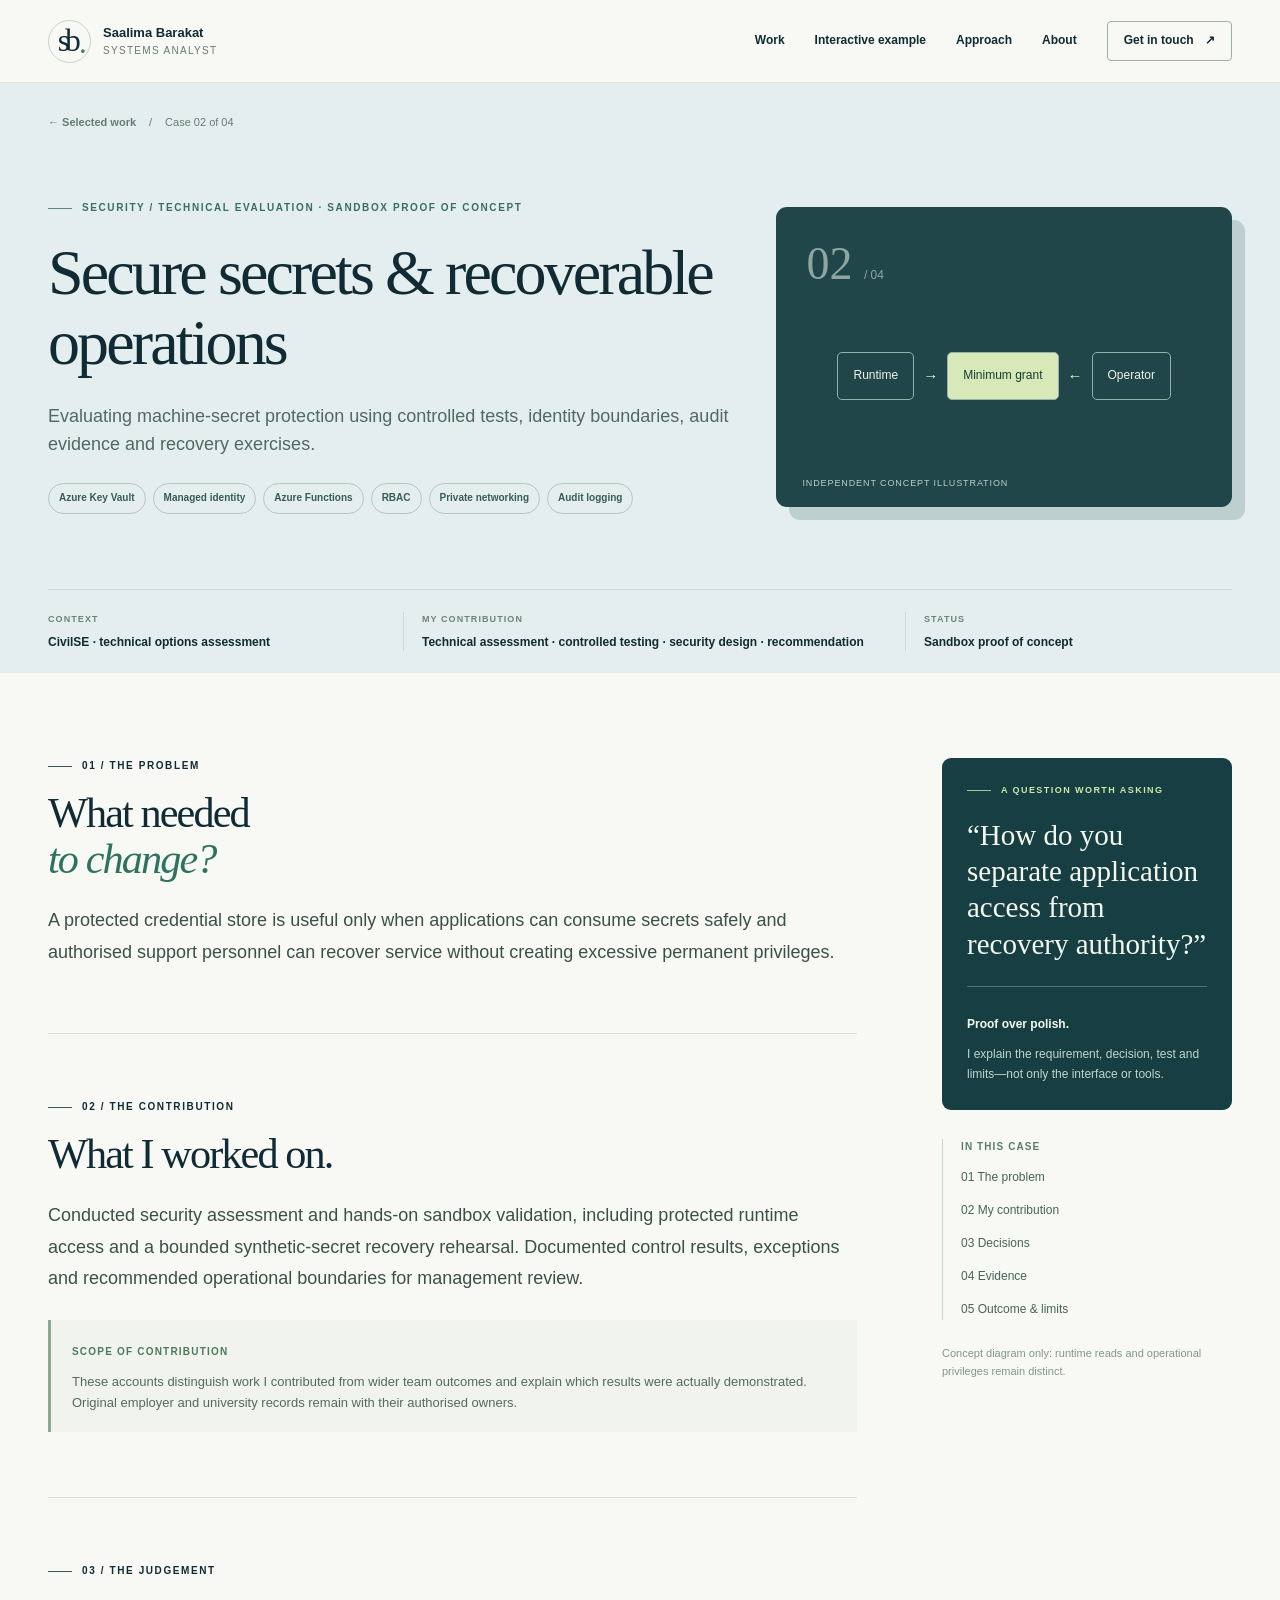
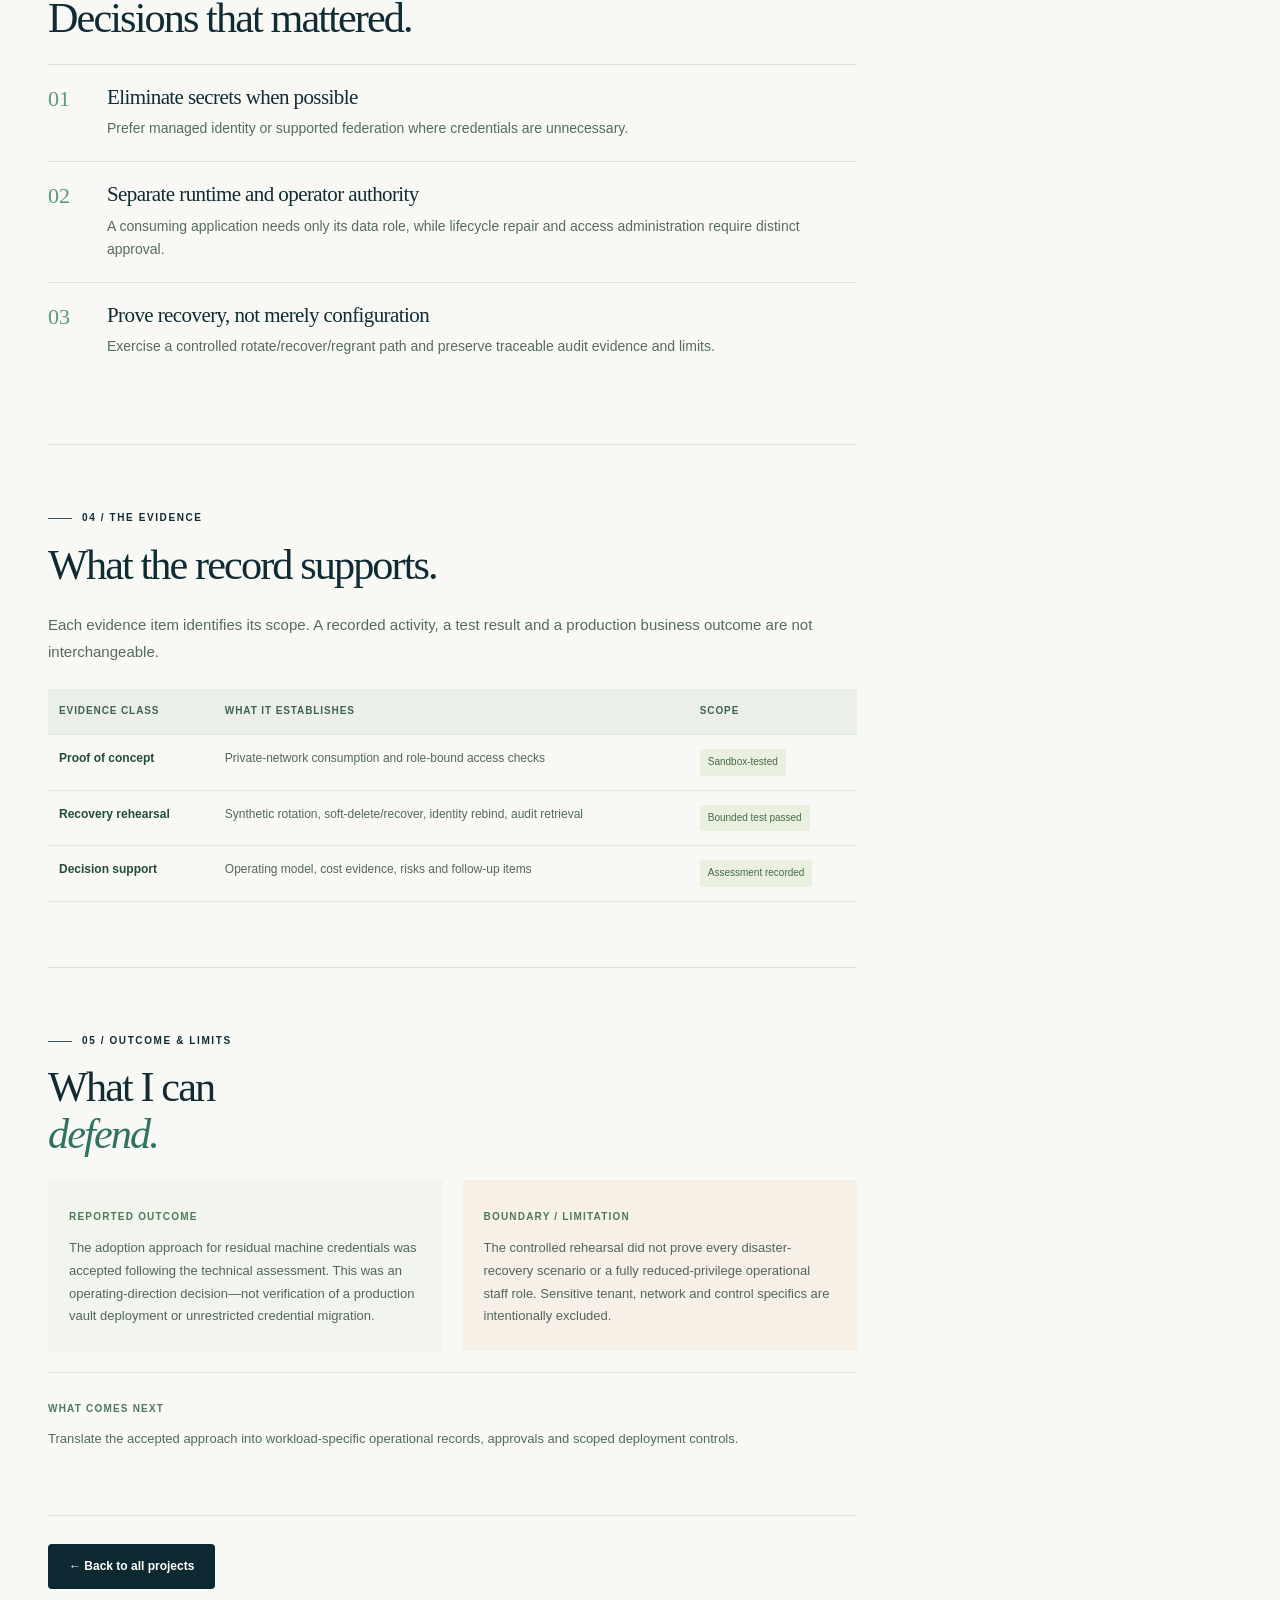
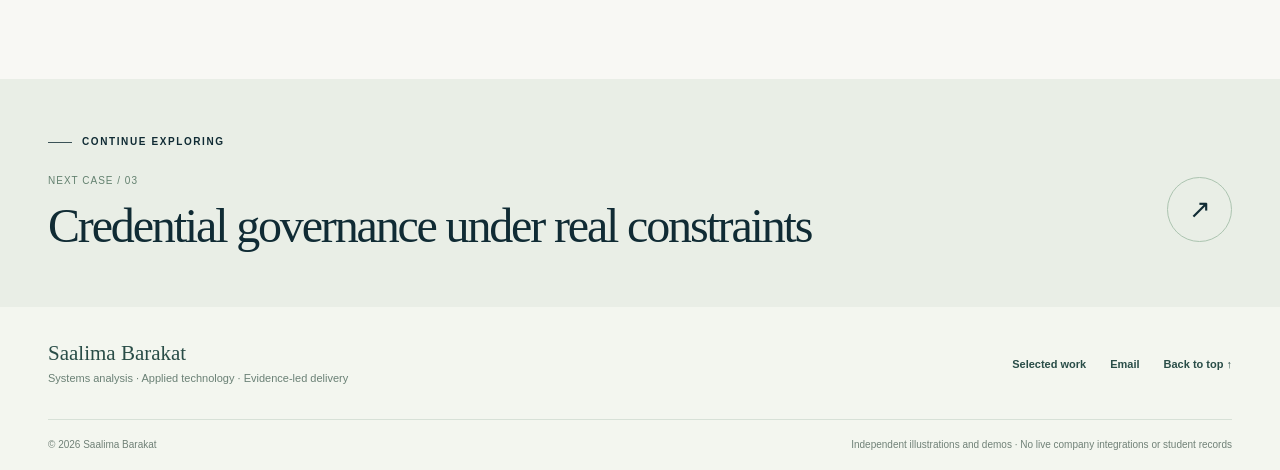
==== work/azure-key-vault.html @ 6a3fb310 "Organise portfolio website file" ====
<!doctype html>
<html lang="en-AU">
<head>
  <meta charset="utf-8">
  <meta name="viewport" content="width=device-width, initial-scale=1">
  <meta name="robots" content="index,follow">
  <meta name="referrer" content="strict-origin-when-cross-origin">
  <meta name="theme-color" content="#102a34">
  <meta name="description" content="Evaluating machine-secret protection using controlled tests, identity boundaries, audit evidence and recovery exercises.">
  <meta property="og:type" content="website">
  <meta property="og:title" content="Secure secrets &amp; recoverable operations | Saalima Barakat">
  <meta property="og:description" content="Evaluating machine-secret protection using controlled tests, identity boundaries, audit evidence and recovery exercises.">
  <meta property="og:image" content="../assets/og-card.svg">
  <title>Secure secrets &amp; recoverable operations | Saalima Barakat</title>
  <link rel="icon" type="image/svg+xml" href="../assets/favicon.svg">
  <link rel="stylesheet" href="../assets/style.css">
  <script src="../assets/capacity-rules.js" defer></script>
  <script src="../assets/main.js" defer></script>
  
</head>
<body class="">
<a href="#main" class="skip">Skip to content</a>

<header class="header">
  <div class="container header-inner">
    <a class="identity" href="../index.html" aria-label="Saalima Barakat — Home"><span class="monogram">sb<span class="monogram-point">.</span></span><span class="identity-text"><strong>Saalima Barakat</strong><small>Systems Analyst</small></span></a>
    <button class="menu-toggle" type="button" aria-expanded="false" aria-controls="site-nav" aria-label="Open navigation"><span></span><span></span></button>
    <nav class="nav-links" id="site-nav" aria-label="Site navigation">
      <a href="../index.html#work">Work</a>
      <a href="../index.html#demo">Interactive example</a>
      <a href="../index.html#approach">Approach</a>
      <a href="../index.html#about">About</a>
      <a class="nav-cta" href="../index.html#contact">Get in touch <span aria-hidden="true">↗</span></a>
    </nav>
  </div>
</header>
<main id="main">

<article class="case-page case-theme-blue">
  <div class="case-header">
    <div class="container">
      <div class="crumb"><a href="../index.html#work">← Selected work</a><span>/</span><span>Case 02 of 04</span></div>
      <div class="case-hero-grid"><div><div class="section-kicker case-kicker">SECURITY / TECHNICAL EVALUATION · Sandbox proof of concept</div><h1>Secure secrets &amp; recoverable operations</h1><p class="case-deck">Evaluating machine-secret protection using controlled tests, identity boundaries, audit evidence and recovery exercises.</p><div class="tag-line"><span>Azure Key Vault</span><span>Managed identity</span><span>Azure Functions</span><span>RBAC</span><span>Private networking</span><span>Audit logging</span></div></div><div class="case-hero-art" aria-label="Conceptual diagram, not an original employer artifact"><div class="case-visual-index">02 <span>/ 04</span></div>
      <div class="big-art-network"><span>Runtime</span><b>→</b><span>Minimum grant</span><b>←</b><span>Operator</span></div>
      
      <span class="art-disclosure">Independent concept illustration</span></div></div>
      <div class="case-statline"><div><small>CONTEXT</small><strong>CivilSE · technical options assessment</strong></div><div><small>MY CONTRIBUTION</small><strong>Technical assessment · controlled testing · security design · recommendation</strong></div><div><small>STATUS</small><strong>Sandbox proof of concept</strong></div></div>
    </div>
  </div>
  <div class="container case-content-grid">
    <div class="case-story">
      <section class="case-block" id="challenge"><span class="section-kicker">01 / THE PROBLEM</span><h2>What needed<br><em>to change?</em></h2><p class="big-prose">A protected credential store is useful only when applications can consume secrets safely and authorised support personnel can recover service without creating excessive permanent privileges.</p></section>
      <section class="case-block" id="role"><span class="section-kicker">02 / THE CONTRIBUTION</span><h2>What I worked on.</h2><p class="big-prose">Conducted security assessment and hands-on sandbox validation, including protected runtime access and a bounded synthetic-secret recovery rehearsal. Documented control results, exceptions and recommended operational boundaries for management review.</p><div class="case-note"><span>SCOPE OF CONTRIBUTION</span><p>These accounts distinguish work I contributed from wider team outcomes and explain which results were actually demonstrated. Original employer and university records remain with their authorised owners.</p></div></section>
      <section class="case-block" id="decision"><span class="section-kicker">03 / THE JUDGEMENT</span><h2>Decisions that mattered.</h2><div class="decision-list"><div class="decision"><span>01</span><div><h3>Eliminate secrets when possible</h3><p>Prefer managed identity or supported federation where credentials are unnecessary.</p></div></div><div class="decision"><span>02</span><div><h3>Separate runtime and operator authority</h3><p>A consuming application needs only its data role, while lifecycle repair and access administration require distinct approval.</p></div></div><div class="decision"><span>03</span><div><h3>Prove recovery, not merely configuration</h3><p>Exercise a controlled rotate/recover/regrant path and preserve traceable audit evidence and limits.</p></div></div></div></section>
      <section class="case-block" id="evidence"><span class="section-kicker">04 / THE EVIDENCE</span><h2>What the record supports.</h2><p>Each evidence item identifies its scope. A recorded activity, a test result and a production business outcome are not interchangeable.</p><div class="evidence-table-wrap"><table class="evidence-table"><thead><tr><th scope="col">Evidence class</th><th scope="col">What it establishes</th><th scope="col">Scope</th></tr></thead><tbody><tr><td><strong>Proof of concept</strong></td><td>Private-network consumption and role-bound access checks</td><td><span class="evidence-state">Sandbox-tested</span></td></tr><tr><td><strong>Recovery rehearsal</strong></td><td>Synthetic rotation, soft-delete/recover, identity rebind, audit retrieval</td><td><span class="evidence-state">Bounded test passed</span></td></tr><tr><td><strong>Decision support</strong></td><td>Operating model, cost evidence, risks and follow-up items</td><td><span class="evidence-state">Assessment recorded</span></td></tr></tbody></table></div></section>
      <section class="case-block" id="outcome"><span class="section-kicker">05 / OUTCOME & LIMITS</span><h2>What I can<br><em>defend.</em></h2><div class="outcome-grid"><div><span>REPORTED OUTCOME</span><p>The adoption approach for residual machine credentials was accepted following the technical assessment. This was an operating-direction decision—not verification of a production vault deployment or unrestricted credential migration.</p></div><div><span>BOUNDARY / LIMITATION</span><p>The controlled rehearsal did not prove every disaster-recovery scenario or a fully reduced-privilege operational staff role. Sensitive tenant, network and control specifics are intentionally excluded.</p></div></div><div class="next-step"><span>WHAT COMES NEXT</span><p>Translate the accepted approach into workload-specific operational records, approvals and scoped deployment controls.</p></div></section>
      <div class="case-end"><a class="button button-dark" href="../index.html#work">← Back to all projects</a></div>
    </div>
    <aside class="case-sidebar"><div class="sidebar-card"><span class="section-kicker">A QUESTION WORTH ASKING</span><blockquote>“How do you separate application access from recovery authority?”</blockquote><div class="sidebar-rule"></div><strong>Proof over polish.</strong><p>I explain the requirement, decision, test and limits—not only the interface or tools.</p></div><div class="sidebar-toc"><span>IN THIS CASE</span><a href="#challenge">01 The problem</a><a href="#role">02 My contribution</a><a href="#decision">03 Decisions</a><a href="#evidence">04 Evidence</a><a href="#outcome">05 Outcome & limits</a></div><p class="sidebar-disclosure">Concept diagram only: runtime reads and operational privileges remain distinct.</p></aside>
  </div>
  <section class="case-next-section"><div class="container"><span class="section-kicker">CONTINUE EXPLORING</span><div class="next-case-row"><div><small>NEXT CASE / 03</small><h2>Credential governance under real constraints</h2></div><a class="round-next" href="credential-governance.html" aria-label="Read next case: Credential governance under real constraints">↗</a></div></div></section>
</article>

</main>
<footer class="footer">
  <div class="container foot-grid">
    <div><span class="foot-name">Saalima Barakat</span><span class="foot-sub">Systems analysis · Applied technology · Evidence-led delivery</span></div>
    <div class="foot-right"><a href="../index.html#work">Selected work</a><a href="mailto:0719saalima@gmail.com?subject=Systems%20Analyst%20opportunity">Email</a><a href="#main">Back to top ↑</a></div>
  </div>
  <div class="container foot-base"><span>© 2026 Saalima Barakat</span><span>Independent illustrations and demos · No live company integrations or student records</span></div>
</footer>
</body>
</html>
---- assets/style.css ----
:root{--ink:#102b34;--deep:#0c2830;--paper:#f8f8f4;--white:#fff;--sea:#24584f;--lime:#cce2a0;--mint:#e8f0e7;--line:#d9dfd9;--muted:#586a69;--sand:#f1eee4;--shadow:0 22px 56px rgba(13,38,44,.075);--max:1200px}
*,*::before,*::after{box-sizing:border-box}
html{scroll-behavior:smooth;scroll-padding-top:100px}
body{margin:0;background:var(--paper);color:var(--ink);font:15px/1.66 "Aptos","Segoe UI",Arial,sans-serif;-webkit-font-smoothing:antialiased}
a{color:inherit}button,input{font:inherit}button{cursor:pointer}button:disabled{cursor:not-allowed}
:where(a,button,input,summary):focus-visible{outline:3px solid #e0a84d;outline-offset:4px}
::selection{background:#c8e4ab;color:#123238}
h1,h2,h3,p,blockquote{margin:0}h1,h2,h3{line-height:1.1}h1,h2{font-family:Georgia,"Times New Roman",serif;font-weight:400;letter-spacing:-.045em}h1{font-size:clamp(52px,5.75vw,89px)}h2{font-size:clamp(38px,4.15vw,62px)}h2 em,h1 em{font-weight:400;color:#2d7360}h3{font-weight:650;letter-spacing:-.028em}p+p{margin-top:13px}img,svg{max-width:100%;display:block}summary{cursor:pointer}
.container{width:min(var(--max),calc(100% - 96px));margin-inline:auto}.visually-hidden{position:absolute;width:1px;height:1px;overflow:hidden;clip:rect(0,0,0,0);white-space:nowrap;clip-path:inset(50%)}.skip{position:absolute;left:18px;top:-90px;z-index:100;background:var(--lime);padding:8px 14px;color:var(--deep);text-decoration:none}.skip:focus{top:9px}
.preview-banner{background:#fff0d8;color:#60491b;text-align:center;font-size:11px;font-weight:650;letter-spacing:.065em;padding:7px}.preview-dot{width:7px;height:7px;display:inline-block;border-radius:50%;background:#b97518;margin-right:7px}
.header{position:sticky;top:0;z-index:30;background:rgba(248,248,244,.97);border-bottom:1px solid #dfe5dc;backdrop-filter:blur(18px)}.header-inner{height:82px;display:flex;align-items:center;justify-content:space-between;gap:34px}.identity{display:flex;align-items:center;text-decoration:none;gap:12px;white-space:nowrap}.monogram{font:31px/.8 Georgia,serif;letter-spacing:-.15em;border:1px solid #c3d4cc;border-radius:50%;width:43px;height:43px;display:grid;place-items:center;padding-right:5px}.monogram-point{color:#398368;position:absolute;margin-left:27px;margin-top:5px}.identity-text{display:grid;line-height:1.2;gap:4px}.identity-text strong{font-size:13px}.identity-text small{font-size:10px;text-transform:uppercase;letter-spacing:.13em;color:#6a7a75}.nav-links{display:flex;align-items:center;gap:30px}.nav-links a{text-decoration:none;font-size:12px;font-weight:620;white-space:nowrap}.nav-links>a:hover{text-decoration:underline;text-underline-offset:6px}.nav-links .nav-cta{border:1px solid #9eafa8;padding:9px 16px;border-radius:4px;text-decoration:none}.nav-links .nav-cta:hover{background:#e4ede4}.nav-cta span{margin-left:8px}.menu-toggle{display:none}
.section-kicker{display:flex;align-items:center;gap:10px;letter-spacing:.16em;text-transform:uppercase;font-size:10px;font-weight:730}.section-kicker::before{content:"";display:inline-block;width:24px;height:1px;background:currentColor;opacity:.8}.section{padding:104px 0}.heading-row{display:flex;align-items:end;justify-content:space-between;gap:36px;margin-bottom:39px}.heading-row h2{margin-top:18px}.heading-aside{max-width:350px;display:grid;gap:16px}.heading-aside p{color:#61716e;font-size:14px}.mini-meta{font-size:10px;letter-spacing:.13em;font-weight:720;color:#72847e}
.hero{background:#102e35;color:#f8fbf3;overflow:hidden;position:relative}.hero::before{position:absolute;content:"";width:700px;height:700px;pointer-events:none;right:-340px;top:-400px;border:1px solid #4a746b6f;border-radius:50%;box-shadow:0 0 0 110px rgba(89,138,120,.05),0 0 0 215px rgba(89,138,120,.025)}.hero-grid{display:grid;grid-template-columns:minmax(0,1.22fr) minmax(320px,.78fr);gap:50px;align-items:center;padding:89px 0 70px}.hero-main{padding:12px 0}.hero-kicker{color:#accb9f}.kicker-mark{width:8px;height:8px;background:var(--lime);border-radius:50%}.hero-kicker:before{display:none}.hero h1{margin-top:25px;max-width:760px}.hero h1 em{color:var(--lime)}.hero-lead{font-size:18px;line-height:1.55;max-width:610px;margin-top:33px;color:#ecf4ea}.hero-context{font-size:14px;max-width:585px;margin-top:19px;color:#b9d2c9}.hero-actions{display:flex;flex-wrap:wrap;gap:11px;margin-top:32px}.button{display:inline-flex;align-items:center;justify-content:space-between;gap:26px;font-size:12px;font-weight:750;text-decoration:none;border:1px solid transparent;border-radius:4px;padding:14px 20px;line-height:1.3;transition:transform .15s,background .15s}.button:hover{transform:translateY(-2px)}.button-light{background:var(--lime);color:#17322f}.button-light:hover{background:#e0edba}.button-ghost{border-color:#679288;color:#ebf4e9;background:transparent}.button-ghost:hover{background:#25484a}.button-dark{background:var(--deep);color:white}.button-dark:hover{background:#28535a}.availability{margin-top:35px;font-size:12px;color:#c7dbd2}.availability-dot,.green-dot{display:inline-block;width:7px;height:7px;background:#c6e1a6;border-radius:50%;margin-right:8px}.sep{color:#8baea1;margin-inline:7px}.hero-aside{background:linear-gradient(145deg,#224b4b,#15383d);border:1px solid rgba(202,224,203,.22);border-radius:12px;padding:27px;box-shadow:22px 22px 0 rgba(7,32,37,.32)}.glass-eyebrow{display:flex;align-items:center;gap:9px;font-size:10px;color:#d6e7cc;letter-spacing:.13em;font-weight:700}.glass-eyebrow>span:last-child{margin-left:auto;color:#b9d5ab}.ring-dot{width:7px;height:7px;background:#cbe3a7;border-radius:50%}.diagram-arc{height:220px;position:relative;display:grid;place-items:center;overflow:hidden}.diagram-arc::before,.diagram-arc::after{content:"";position:absolute;width:200px;height:200px;border-radius:50%;border:1px solid #7bafa46c;transform:rotate(-21deg)}.diagram-arc::after{width:155px;height:155px;border-style:dashed;border-color:#cce2a064}.arc-core{border-radius:50%;width:112px;height:112px;border:1px solid #b4d4a6;display:grid;place-items:center;text-align:center;z-index:1;line-height:1.5;font-size:11px;font-weight:730;letter-spacing:.07em;background:#20484b}.arc-label{position:absolute;color:#c7dfc2;background:#234a4a;font-size:9px;letter-spacing:.11em;padding:5px 9px}.arc-label-top{top:16px}.arc-label-bottom{bottom:9px}.workflow-list{border-top:1px solid #59827769}.workflow-list>div{display:grid;grid-template-columns:31px 1fr;gap:12px;border-bottom:1px solid #59827769;padding:13px 0}.workflow-list>div:last-child{border:0}.workflow-list>div>span{font:13px Georgia,serif;color:#cce2a0}.workflow-list strong{display:block;font-size:12px}.workflow-list small{display:block;color:#b5d0c4;font-size:11px;margin-top:3px;line-height:1.55}.hero-bottom{display:flex;justify-content:space-between;font-size:9px;font-weight:750;letter-spacing:.15em;color:#adccc1;text-transform:uppercase;padding-bottom:23px}.capability-ribbon{background:#e9eee7;border-bottom:1px solid #d6dfd4}.ribbon-inner{display:grid;grid-template-columns:repeat(4,1fr);gap:14px;padding-top:22px;padding-bottom:22px}.ribbon-inner>span{font-size:12px;font-weight:660;display:flex;align-items:center;gap:9px;min-width:0}.ribbon-inner>span:not(:first-child){border-left:1px solid #cddacf;padding-left:20px}.small-square{display:inline-block;width:7px;height:7px;border:1px solid #608f76;transform:rotate(45deg);flex:none}
.projects-section{background:#fbfcf8}.filters{display:flex;flex-wrap:wrap;gap:7px;margin-bottom:28px}.filter{border:1px solid #cfdbd0;background:transparent;border-radius:4px;padding:9px 13px;font-size:12px;color:#3a5954}.filter span{opacity:.7;margin-left:8px}.filter.active,.filter:hover{background:#183c41;color:#fff;border-color:#183c41}.project-grid{display:grid;grid-template-columns:repeat(2,minmax(0,1fr));gap:22px}.project-card{background:#fff;border:1px solid #dae3db;border-radius:11px;overflow:hidden;display:flex;flex-direction:column;box-shadow:0 7px 30px rgba(15,42,40,.025);transition:transform .2s,box-shadow .2s}.project-card:hover{transform:translateY(-4px);box-shadow:var(--shadow)}.project-card[hidden]{display:none}.project-art{height:225px;position:relative;overflow:hidden;padding:22px 27px}.project-art-teal{background:#e1ece7}.project-art-blue{background:#e0ecec}.project-art-violet{background:#e8e7ef}.project-art-sand{background:#efebe1}.art-head{display:flex;justify-content:space-between;gap:9px;font-size:9px;font-weight:700;letter-spacing:.11em;color:#4d6862}.art-index{position:absolute;right:18px;bottom:-30px;font:130px Georgia,serif;letter-spacing:-.09em;color:rgba(44,76,68,.11);pointer-events:none}.art-planner{position:absolute;left:55px;top:81px;width:57%}.art-track{display:grid;grid-template-columns:75px 1fr;align-items:center;margin-bottom:18px;gap:12px}.art-track span{font-size:12px;color:#547268}.art-track i{height:16px;background:#477a68;display:block;border-radius:2px}.art-track i.unknown{background:repeating-linear-gradient(135deg,#a4bdae,#a4bdae 5px,#d5e0d2 5px,#d5e0d2 10px)}.art-nodes{display:flex;align-items:center;justify-content:center;gap:13px;margin-top:66px}.art-nodes span{padding:12px 16px;border:1px solid #9dbaae;background:#fff7;border-radius:6px;line-height:1.35;text-align:center;font-size:13px}.art-nodes .art-node-focus{background:#1d5157;color:#fff;border-color:#1d5157}.art-nodes b{color:#678b80}.art-permissions{margin:45px 40px 0;display:grid;grid-template-columns:.75fr 1.25fr;gap:8px}.art-permissions span{padding:11px 15px;background:#f7f7fa;border:1px solid #c4c7d7;border-radius:4px;font-size:12px}.art-permissions .perm-yes{background:#d7e9db;color:#155b42}.art-permissions .perm-no{background:#efe0e2;color:#7a4852}.art-analytics{display:flex;align-items:end;gap:10px;position:relative;margin:48px 50px 0;height:100px}.art-analytics i{display:block;width:30px;background:#a6ad88;border-radius:3px 3px 0 0}.art-analytics i:nth-child(2n){background:#6b887a}.art-analytics span{font-size:12px;color:#746f60;margin-left:16px;align-self:center}.project-body{padding:26px 29px 0;display:flex;flex-direction:column;flex:1}.project-meta{display:flex;align-items:center;justify-content:space-between;gap:8px;font-size:10px;color:#657973}.project-status{background:#eaf2e8;color:#28624f;border-radius:3px;padding:4px 8px;font-size:10px}.project-card h3{font-family:Georgia,serif;font-weight:400;font-size:clamp(26px,2.7vw,36px);margin:20px 0 12px}.project-card p{color:#506965;font-size:14px;max-width:470px;min-height:70px}.project-tech{font-size:11px;letter-spacing:.015em;font-weight:700;color:#35725c;margin-top:15px}.project-link{margin-top:23px;padding:18px 0 23px;display:flex;align-items:center;justify-content:space-between;border-top:1px solid var(--line);text-decoration:none;font-size:12px;font-weight:750}.project-link:hover{text-decoration:underline;text-underline-offset:4px}.project-link span{font-size:22px}.transparency{display:flex;align-items:start;gap:15px;margin-top:28px;padding:18px 21px;border-left:2px solid #638970;background:#edf4ec;color:#3b6155;border-radius:0 4px 4px 0}.transparency span{font-size:18px}.transparency p{font-size:12px;line-height:1.75}.transparency strong{color:#174d3c}
.demo-section{background:var(--deep);color:#f3f7ee;padding:100px 0 91px}.demo-section h2 em{color:var(--lime)}.demo-heading .heading-aside p{color:#bad2ca}.demo-heading .mini-meta{color:#abcbb4}.demo-grid{display:grid;grid-template-columns:1.1fr .9fr;gap:30px;align-items:start}.demo-screen{background:#f8faf7;color:#1d3939;border-radius:11px;padding:25px;box-shadow:0 15px 30px #081e2280}.screen-top{display:flex;align-items:center;justify-content:space-between;border-bottom:1px solid #d8e2d9;padding-bottom:15px;gap:10px;font-size:10px;letter-spacing:.09em;font-weight:800}.screen-title{display:flex;justify-content:space-between;gap:10px;margin:18px 0 20px}.screen-title h3{font:26px Georgia,serif}.screen-title p{font-size:12px;color:#64766e;margin-top:6px}.screen-counter{font-size:10px;color:#789086}.scenario{display:flex;flex-wrap:wrap;gap:5px;margin-bottom:19px}.scenario-btn{font-size:11px;background:#e9f0e9;color:#375e51;padding:9px 12px;border:1px solid transparent;border-radius:3px}.scenario-btn.selected,.scenario-btn:hover{color:#fff;background:#234a4b}.scenario-input{display:flex;align-items:center;justify-content:space-between;flex-wrap:wrap;gap:8px;margin-bottom:17px}.scenario-input label{font-size:12px;font-weight:700}.scenario-input input{border:1px solid #b6c8bd;background:#fff;border-radius:3px;padding:7px;font-size:13px;max-width:95px}.scenario-input p{width:100%;font-size:10px;color:#6b8175}.inline-error{padding:9px 11px;background:#fff0ec;color:#9f3434;font-size:12px;border-radius:4px;margin-bottom:13px}.table-container{max-width:100%;overflow-x:auto}table{border-collapse:collapse;width:100%}#demo-output th{font-size:9px;text-align:left;letter-spacing:.08em;text-transform:uppercase;color:#617b72;background:#eaf0ea}#demo-output th,#demo-output td{border-bottom:1px solid #dfe8df;padding:11px 9px;white-space:nowrap}#demo-output td{font-size:12px}#demo-output td:last-child{text-align:right;font-weight:750}#demo-output th:last-child{text-align:right}.demo-metrics{display:grid;grid-template-columns:repeat(3,1fr);gap:8px;margin-top:20px;padding-top:18px;border-top:1px solid #d8e1d9}.demo-metrics>div{border-right:1px solid #e2e7e2}.demo-metrics>div:last-child{border:0}.demo-metrics small{display:block;font-size:10px;color:#526f61}.demo-metrics strong{display:block;font:24px Georgia,serif;margin-top:5px}.metric-explainer{font-size:10px;color:#71847c;margin-top:9px}.scenario-result{font-size:12px;background:#e8f2dd;color:#325b39;padding:12px;border-radius:4px;margin-top:17px}.demo-disclaimer{color:#5f716b;font-size:11px;margin-top:19px}.demo-trace{border:1px solid #4d7673;border-radius:10px;padding:29px;position:relative}.trace-label{letter-spacing:.14em;color:#bbd9ac;font-size:10px}.demo-trace h3{font:32px Georgia,serif;margin:14px 0 22px}.trace-item{border-top:1px solid #426869;padding:15px 0}.trace-item span{font-size:9px;font-weight:750;color:#cbe1a6;letter-spacing:.09em}.trace-item p{font-size:13px;line-height:1.65;color:#d0ded8;margin-top:5px}.trace-item code{color:#fff}.test-button{background:var(--lime);color:#183d35;border:0;width:100%;margin-top:16px}.test-result{font-size:12px;color:#c5dacc;margin-top:12px}.test-details{margin-top:15px;font-size:11px;color:#d7e8dc}.test-details summary{padding:9px 0;text-decoration:underline}.test-details li{padding-bottom:6px}.demo-credit{display:flex;gap:12px;max-width:950px;margin-top:27px;color:#b3cbc2}.demo-credit p{font-size:12px}.demo-credit strong{color:#e3eee7}
.method-section{background:#f4f5f0}.method-grid{display:grid;grid-template-columns:repeat(4,1fr);gap:15px}.method{border-top:1px solid #cbd7cc;padding:21px 10px 0 0;min-height:221px;display:flex;flex-direction:column}.method-index{font-size:10px;font-weight:750;color:#348164;letter-spacing:.1em}.method h3{font:23px Georgia,serif;margin-top:18px}.method p{font-size:13px;color:#61736c;margin-top:12px}.method-deliverable{margin-top:auto;font-size:11px;color:#24664d;font-weight:700;padding-top:18px}
.profile-section{background:#fff}.profile-grid{display:grid;grid-template-columns:1fr 1fr;gap:95px}.profile-grid h2{margin-top:20px}.profile-intro{font-size:17px;color:#5a6b65;line-height:1.65;margin:23px 0 27px}.education-card{padding:16px 0;border-top:1px solid #dfe7dd}.education-card span{font-size:9px;letter-spacing:.12em;color:#54806a;font-weight:700;display:block}.education-card strong{font-size:15px;display:block;margin-top:7px}.education-card p{font-size:12px;color:#6d7970;margin-top:2px}.skills-panel{background:#f0f5ef;border-radius:9px;padding:30px 34px}.skills-panel h3{font:29px Georgia,serif;margin-bottom:14px}.skill-row{display:grid;grid-template-columns:135px 1fr;gap:16px;padding:18px 0;border-bottom:1px solid #d5dfd4}.skill-row span{font-size:12px;font-weight:760}.skill-row p{font-size:12px;color:#5e7266}.skill-caveat{font-size:11px;color:#667b6d;margin-top:18px}
.contact-section{background:#173e42;color:#f6faf2;padding:75px 0}.contact-grid{display:grid;grid-template-columns:1.1fr .9fr;gap:80px;align-items:center}.contact-section .section-kicker{color:#d1e4ac}.contact-section h2{margin-top:15px}.contact-section h2 em{color:var(--lime)}.contact-section p{font-size:14px;color:#c2d5cc;max-width:555px;margin-top:18px}.contact-actions{display:grid;align-items:start;justify-items:start;gap:12px}.contact-actions .button{width:100%;max-width:290px}.copy-email{font-size:12px;color:#e8f6e5;border:1px solid #82a497;background:transparent;padding:12px 19px;border-radius:4px;width:100%;max-width:290px;display:flex;align-items:center;justify-content:space-between}.copy-email:hover{background:#285851}.contact-label{font-size:14px;font-weight:650;overflow-wrap:anywhere}.copy-status{font-size:11px;min-height:1em;color:#d4eeb7}.contact-actions p{font-size:11px;margin:0}
.footer{background:#f3f6ef;color:#294d47;padding-top:34px}.foot-grid{display:flex;justify-content:space-between;gap:22px;align-items:center}.foot-grid>div:first-child{display:grid;gap:3px}.foot-name{font:21px Georgia,serif}.foot-sub{font-size:11px;color:#6a8075}.foot-right{display:flex;gap:24px}.foot-right a{text-decoration:none;font-size:11px;font-weight:650}.foot-right a:hover{text-decoration:underline}.foot-base{border-top:1px solid #d7e1d7;padding:17px 0;display:flex;justify-content:space-between;gap:20px;margin-top:31px;font-size:10px;color:#708177}
/* Case-study pages */
.case-header{padding:30px 0 0;background:#e6ede8}.case-theme-blue .case-header{background:#e4eeef}.case-theme-violet .case-header{background:#eceaf2}.case-theme-sand .case-header{background:#f1eee5}.crumb{display:flex;gap:13px;align-items:center;font-size:11px;color:#657c72}.crumb a{text-decoration:none;font-weight:750}.crumb a:hover{text-decoration:underline}.case-hero-grid{display:grid;grid-template-columns:minmax(0,1.2fr) minmax(290px,.8fr);align-items:center;gap:45px;padding:69px 0 75px}.case-kicker{color:#37705d}.case-page h1{font-size:clamp(46px,5vw,79px);margin-top:21px;max-width:750px}.case-deck{font-size:18px;color:#506a61;max-width:700px;margin-top:24px;line-height:1.55}.tag-line{display:flex;flex-wrap:wrap;gap:7px;margin-top:25px}.tag-line span{font-size:10px;font-weight:680;border:1px solid #b3c8bc;border-radius:20px;padding:6px 10px;color:#375d53}.case-hero-art{height:300px;border-radius:11px;background:#20464a;color:#ebf4ea;position:relative;padding:30px;overflow:hidden;box-shadow:13px 13px 0 #7a9c915c}.case-visual-index{font:46px Georgia,serif;opacity:.55}.case-visual-index span{font:12px sans-serif}.art-disclosure{position:absolute;bottom:16px;left:26px;font-size:9px;letter-spacing:.1em;color:#bacfc6;text-transform:uppercase}.big-art-planner{position:absolute;top:110px;left:60px;right:40px;display:grid;gap:13px}.big-art-planner span{font-size:9px;letter-spacing:.1em}.big-art-planner i{height:12px;background:#b2dab3;display:block;border-radius:2px}.big-art-planner i.unknown{background:repeating-linear-gradient(-45deg,#629a88,#629a88 5px,#1b5553 5px,#1b5553 10px)}.big-art-network,.big-art-data{display:flex;align-items:center;gap:9px;justify-content:center;margin-top:62px;flex-wrap:wrap}.big-art-network span,.big-art-data span{border:1px solid #91b2aa;padding:13px 15px;font-size:12px;border-radius:5px}.big-art-network span:nth-child(3){background:#d8e9b9;color:#183c32}.big-art-access{display:grid;gap:7px;margin:38px 25px 0}.big-art-access div{display:flex;justify-content:space-between;background:#ffffff16;padding:10px 15px;border:1px solid #ffffff40;font-size:13px}.big-art-access b{color:#d3e9ab}.case-statline{display:grid;grid-template-columns:1fr 1.45fr 1fr;border-top:1px solid #cadad0;padding:22px 0;gap:28px}.case-statline>div{border-left:1px solid #cadad0;padding-left:18px}.case-statline>div:first-child{border-left:0;padding-left:0}.case-statline small{display:block;font-size:9px;letter-spacing:.12em;color:#6b8576;font-weight:760}.case-statline strong{display:block;font-size:12px;margin-top:6px;line-height:1.5}.case-content-grid{display:grid;grid-template-columns:minmax(0,1fr) 290px;gap:85px;padding-top:85px;padding-bottom:90px}.case-story{min-width:0}.case-block{padding-bottom:65px;margin-bottom:65px;border-bottom:1px solid #d8e3d8}.case-block:last-of-type{margin-bottom:28px}.case-block h2{font-size:clamp(34px,3.3vw,52px);margin:15px 0 23px}.case-block>p{font-size:15px;color:#546a62;line-height:1.8}.case-block .big-prose{font-size:18px;line-height:1.75;color:#3a514a}.case-note{background:#f0f4ed;padding:18px 21px;margin-top:25px;border-left:3px solid #8bab91}.case-note span,.next-step span,.outcome-grid span{font-size:10px;letter-spacing:.12em;color:#4d795d;font-weight:770}.case-note p,.next-step p{font-size:13px;color:#536b5b;margin-top:8px}.decision{display:grid;grid-template-columns:45px 1fr;gap:14px;border-top:1px solid #d7e3d8;padding:21px 0}.decision>span{color:#5c967c;font:22px Georgia,serif}.decision h3{font-size:21px;font-family:Georgia,serif;font-weight:400}.decision p{margin-top:8px;font-size:14px;color:#566c61}.evidence-table-wrap{overflow-x:auto;margin-top:24px}.evidence-table{min-width:575px}.evidence-table th{text-align:left;background:#eaf0e8;color:#406151;font-size:10px;letter-spacing:.09em;text-transform:uppercase}.evidence-table td,.evidence-table th{padding:14px 11px;border-bottom:1px solid #dce8df;vertical-align:top}.evidence-table td{font-size:12px;color:#52685e}.evidence-table td strong{color:#234c3c}.evidence-state{display:inline-block;background:#e9f0df;color:#4b6945;font-size:10px;padding:5px 8px;border-radius:3px;white-space:nowrap}.outcome-grid{display:grid;grid-template-columns:1fr 1fr;gap:20px}.outcome-grid>div{padding:23px 21px;background:#f1f5ee}.outcome-grid>div:last-child{background:#f6f0e7}.outcome-grid p{font-size:13px;color:#53655e;margin-top:9px;line-height:1.75}.next-step{margin-top:21px;border-top:1px solid #d7e5d9;padding-top:22px}.case-end{display:flex;gap:23px;flex-wrap:wrap;align-items:center}.inline-case-link{color:#246f52;font-size:12px;font-weight:720;text-underline-offset:5px}.case-sidebar{align-self:start;position:sticky;top:106px}.sidebar-card{padding:25px;background:#173f43;color:#f4f8ef;border-radius:9px}.sidebar-card .section-kicker{color:#cbe8a5;font-size:9px}.sidebar-card blockquote{font:29px/1.25 Georgia,serif;margin:19px 0 22px}.sidebar-rule{height:1px;background:#507270;margin:24px 0}.sidebar-card strong{font-size:12px}.sidebar-card p{color:#c1d5cc;font-size:12px;margin-top:9px}.sidebar-toc{margin-top:29px;display:grid;gap:13px;border-left:1px solid #c7d6ca;padding-left:18px}.sidebar-toc>span{color:#597d6b;font-size:10px;font-weight:700;letter-spacing:.11em}.sidebar-toc a{text-decoration:none;font-size:12px;color:#476459}.sidebar-toc a:hover{text-decoration:underline}.sidebar-disclosure{margin-top:24px;font-size:11px;color:#84968b}.case-next-section{background:#e9eee6;padding:55px 0}.next-case-row{display:flex;justify-content:space-between;align-items:center;margin-top:16px;gap:25px}.next-case-row small{font-size:10px;letter-spacing:.1em;color:#63816f}.next-case-row h2{font-size:clamp(30px,3.8vw,48px);margin-top:8px}.round-next{border:1px solid #acc4b0;border-radius:50%;width:65px;height:65px;display:grid;place-items:center;text-decoration:none;font-size:26px;flex:none}.round-next:hover{background:#dceada}
@media(max-width:1080px){.container{width:min(var(--max),calc(100% - 62px))}.nav-links{gap:18px}.hero-grid{gap:32px}.hero h1{font-size:clamp(48px,5.8vw,68px)}.profile-grid{gap:45px}.case-content-grid{gap:35px;grid-template-columns:minmax(0,1fr) 250px}}
@media(max-width:800px){html{scroll-padding-top:83px}.header-inner{height:72px}.menu-toggle{display:flex;align-items:center;justify-content:center;gap:6px;flex-direction:column;border:1px solid #cad8d0;background:#f9fbf8;width:44px;height:41px;border-radius:4px}.menu-toggle span{height:2px;width:19px;background:#244a43}.nav-links{position:absolute;display:none;top:calc(100% + 1px);left:0;right:0;background:#f7faf5;padding:20px 30px 25px;border-bottom:1px solid #dae5db;box-shadow:0 10px 20px #123a3022;flex-direction:column;align-items:stretch;gap:17px}.nav-links.open{display:flex}.nav-links .nav-cta{align-self:start}.hero-grid{grid-template-columns:1fr;padding:70px 0 55px;gap:45px}.hero-aside{max-width:520px;box-shadow:11px 11px 0 rgba(7,32,37,.24)}.hero h1{font-size:clamp(53px,8vw,80px)}.ribbon-inner{grid-template-columns:repeat(2,1fr);gap:17px 20px}.ribbon-inner>span:nth-child(3){padding-left:0;border-left:0}.ribbon-inner>span:nth-child(2),.ribbon-inner>span:nth-child(4){border-left:1px solid #cddacf;padding-left:17px}.heading-row{align-items:start;flex-direction:column;gap:17px}.heading-aside{max-width:660px}.project-grid{gap:17px}.project-art{height:205px}.project-body{padding:20px 20px 0}.project-card h3{font-size:29px}.art-planner{left:30px;width:75%}.art-nodes{gap:7px}.art-nodes span{padding:9px;font-size:11px}.art-permissions{margin:35px 6px 0}.art-analytics{margin:35px 15px 0}.demo-grid,.contact-grid{grid-template-columns:1fr}.demo-trace{max-width:none}.method-grid{grid-template-columns:repeat(2,1fr);gap:28px}.profile-grid{grid-template-columns:1fr}.case-hero-grid{grid-template-columns:1fr}.case-hero-art{max-width:500px}.case-content-grid{grid-template-columns:1fr}.case-sidebar{position:static;display:none}.case-statline{grid-template-columns:1fr 1fr 1fr;gap:12px}}
@media(max-width:540px){.container{width:calc(100% - 38px)}.preview-banner{font-size:9px}.identity-text strong{font-size:12px}.header-inner{height:70px}.hero-grid{padding:56px 0 43px}.hero h1{font-size:clamp(44px,10.5vw,62px)}.hero-lead{font-size:16px;margin-top:23px}.hero-context{font-size:13px}.hero-actions{gap:9px}.button{font-size:11px;gap:12px;padding:12px 13px}.hero-aside{padding:22px}.diagram-arc{height:160px}.diagram-arc::before{width:135px;height:135px}.diagram-arc::after{width:110px;height:110px}.arc-core{width:88px;height:88px;font-size:9px}.hero-bottom{font-size:8px}.ribbon-inner{grid-template-columns:1fr 1fr;padding-top:19px;padding-bottom:19px}.ribbon-inner>span{font-size:10px;line-height:1.3}.section{padding:73px 0}.heading-row{margin-bottom:26px}.heading-row h2{font-size:clamp(37px,9vw,49px)}.project-grid{grid-template-columns:1fr}.project-art{height:184px}.project-card p{min-height:0}.project-body{padding:22px 23px 0}.project-card h3{font-size:29px}.project-link{margin-top:18px}.demo-section{padding:75px 0}.demo-screen{padding:18px}.screen-top{font-size:8px}.screen-title{flex-direction:column}.scenario-btn{padding:8px 9px;font-size:10px}.demo-metrics strong{font-size:20px}.demo-trace{padding:23px}.method-grid{grid-template-columns:1fr 1fr;gap:18px}.method{min-height:230px}.method h3{font-size:21px}.method p{font-size:12px}.method-deliverable{font-size:10px}.profile-intro{font-size:15px}.skill-row{grid-template-columns:1fr;gap:4px}.skills-panel{padding:26px}.contact-section{padding:66px 0}.contact-section h2{font-size:clamp(38px,9.3vw,57px)}.foot-grid,.foot-base{flex-direction:column;align-items:flex-start}.foot-right{gap:13px;flex-wrap:wrap}.foot-base{gap:5px}.case-hero-grid{padding:51px 0}.case-page h1{font-size:clamp(45px,10vw,63px)}.case-deck{font-size:16px}.case-hero-art{height:260px}.case-statline{grid-template-columns:1fr;gap:12px}.case-statline>div{border-left:0;border-top:1px solid #cadad0;padding:9px 0 0}.case-statline>div:first-child{border:0}.case-content-grid{padding-top:65px;padding-bottom:70px}.case-block{padding-bottom:48px;margin-bottom:49px}.case-block .big-prose{font-size:16px}.outcome-grid{grid-template-columns:1fr}.decision{grid-template-columns:31px 1fr}.big-art-planner{left:35px}}
@media(max-width:360px){.container{width:calc(100% - 28px)}.hero h1{font-size:43px}.ribbon-inner{grid-template-columns:1fr}.ribbon-inner>span:nth-child(n){border:0;padding-left:0}.demo-metrics strong{font-size:17px}.scenario-btn{font-size:9px;padding:7px}.method-grid{grid-template-columns:1fr}.method{min-height:0}.project-card h3{font-size:28px}}
@media(prefers-reduced-motion:reduce){html{scroll-behavior:auto}.button,.project-card{transition:none}}
@media print{body{background:white;color:black}.header,.preview-banner,.hero-aside,.hero-bottom,.capability-ribbon,.filters,.project-art,.demo-section,.contact-section,.footer,.case-hero-art,.case-sidebar,.case-next-section,.hero-actions{display:none!important}.hero{background:white;color:black}.hero h1,.hero h1 em{color:black}.hero-grid,.project-grid,.profile-grid,.case-content-grid{display:block}.hero-grid{padding:10px 0}.hero-context,.hero-lead{color:black}.project-card{box-shadow:none;break-inside:avoid;margin-bottom:20px}.section{padding:25px 0}.case-block{break-inside:avoid;padding-bottom:20px;margin-bottom:20px}.case-header{background:white}.container{width:100%}}
/* Prevent responsive grid children from expanding the document for table content. */
.demo-grid > *, .demo-screen, .demo-trace { min-width:0; }
@media(max-width:800px){.demo-grid{grid-template-columns:minmax(0,1fr)}}
.table-warning{color:#805c26}.table-negative{color:#b04e41}
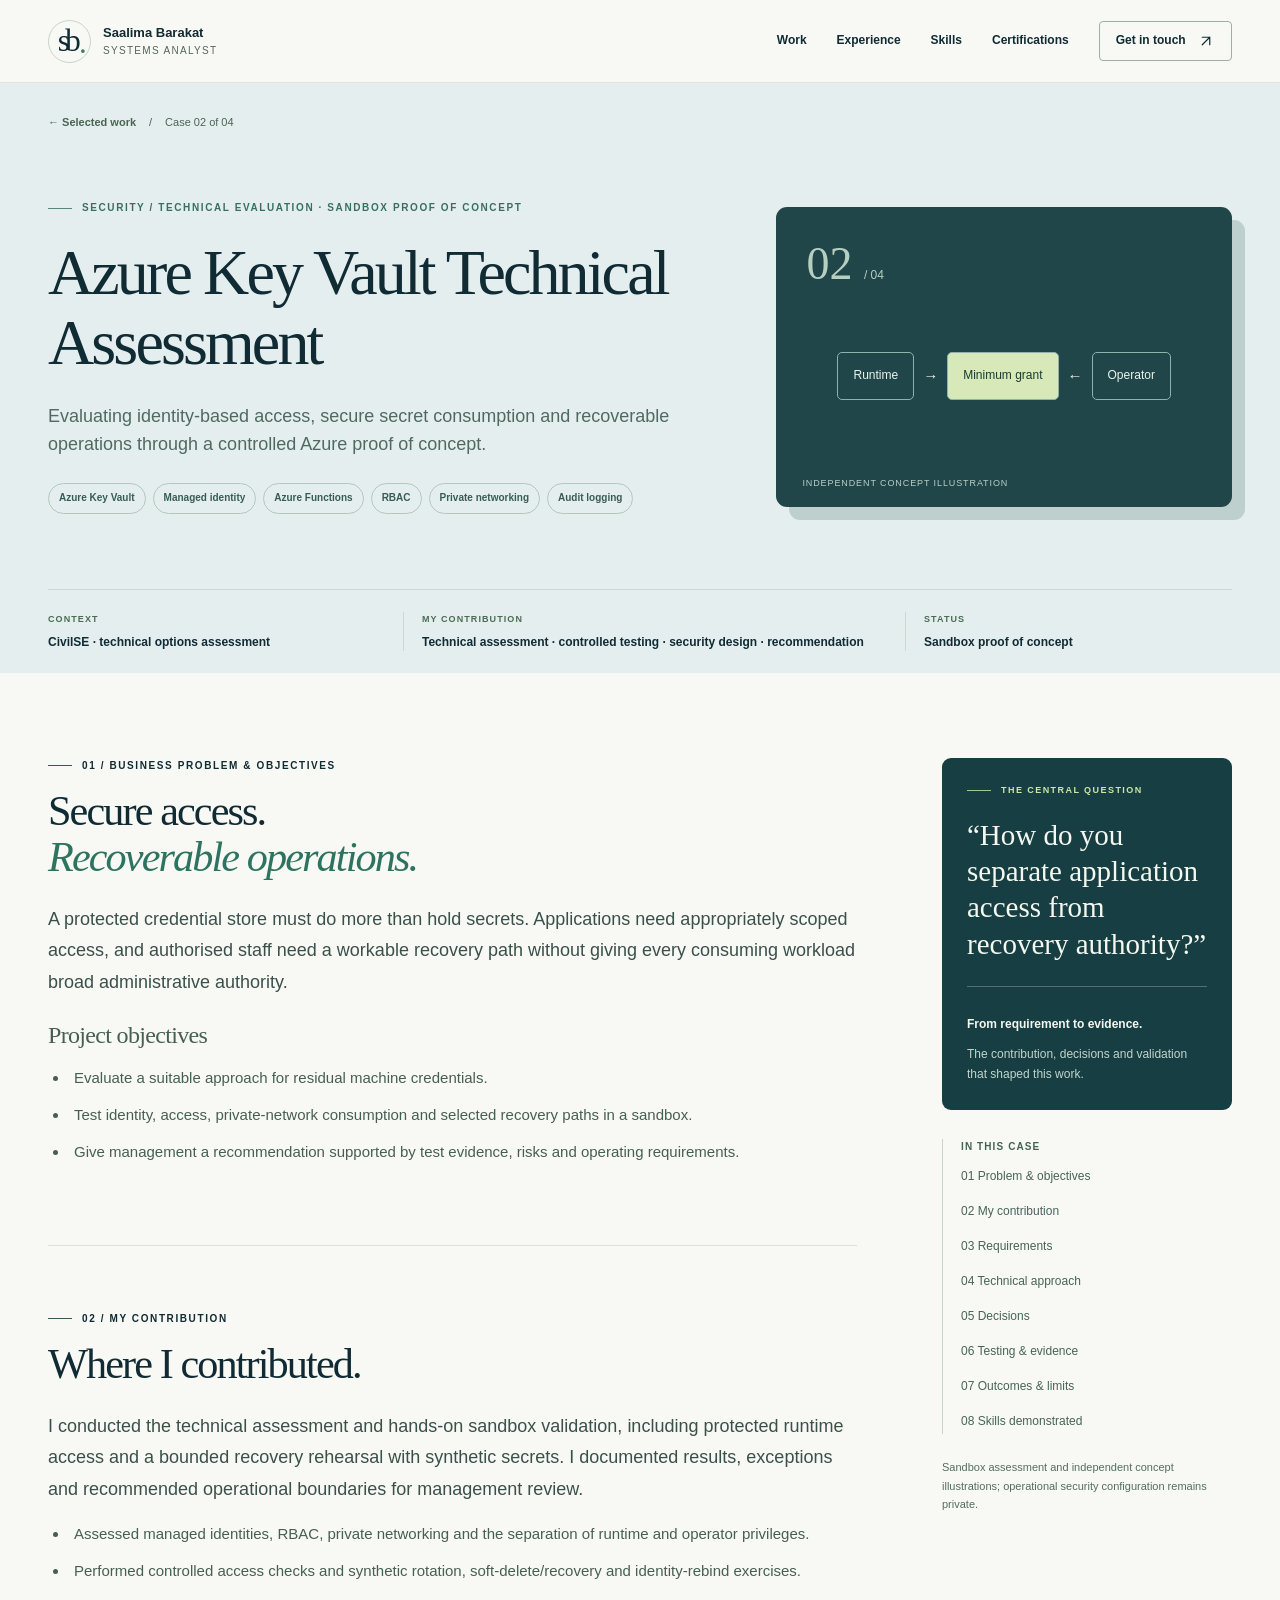
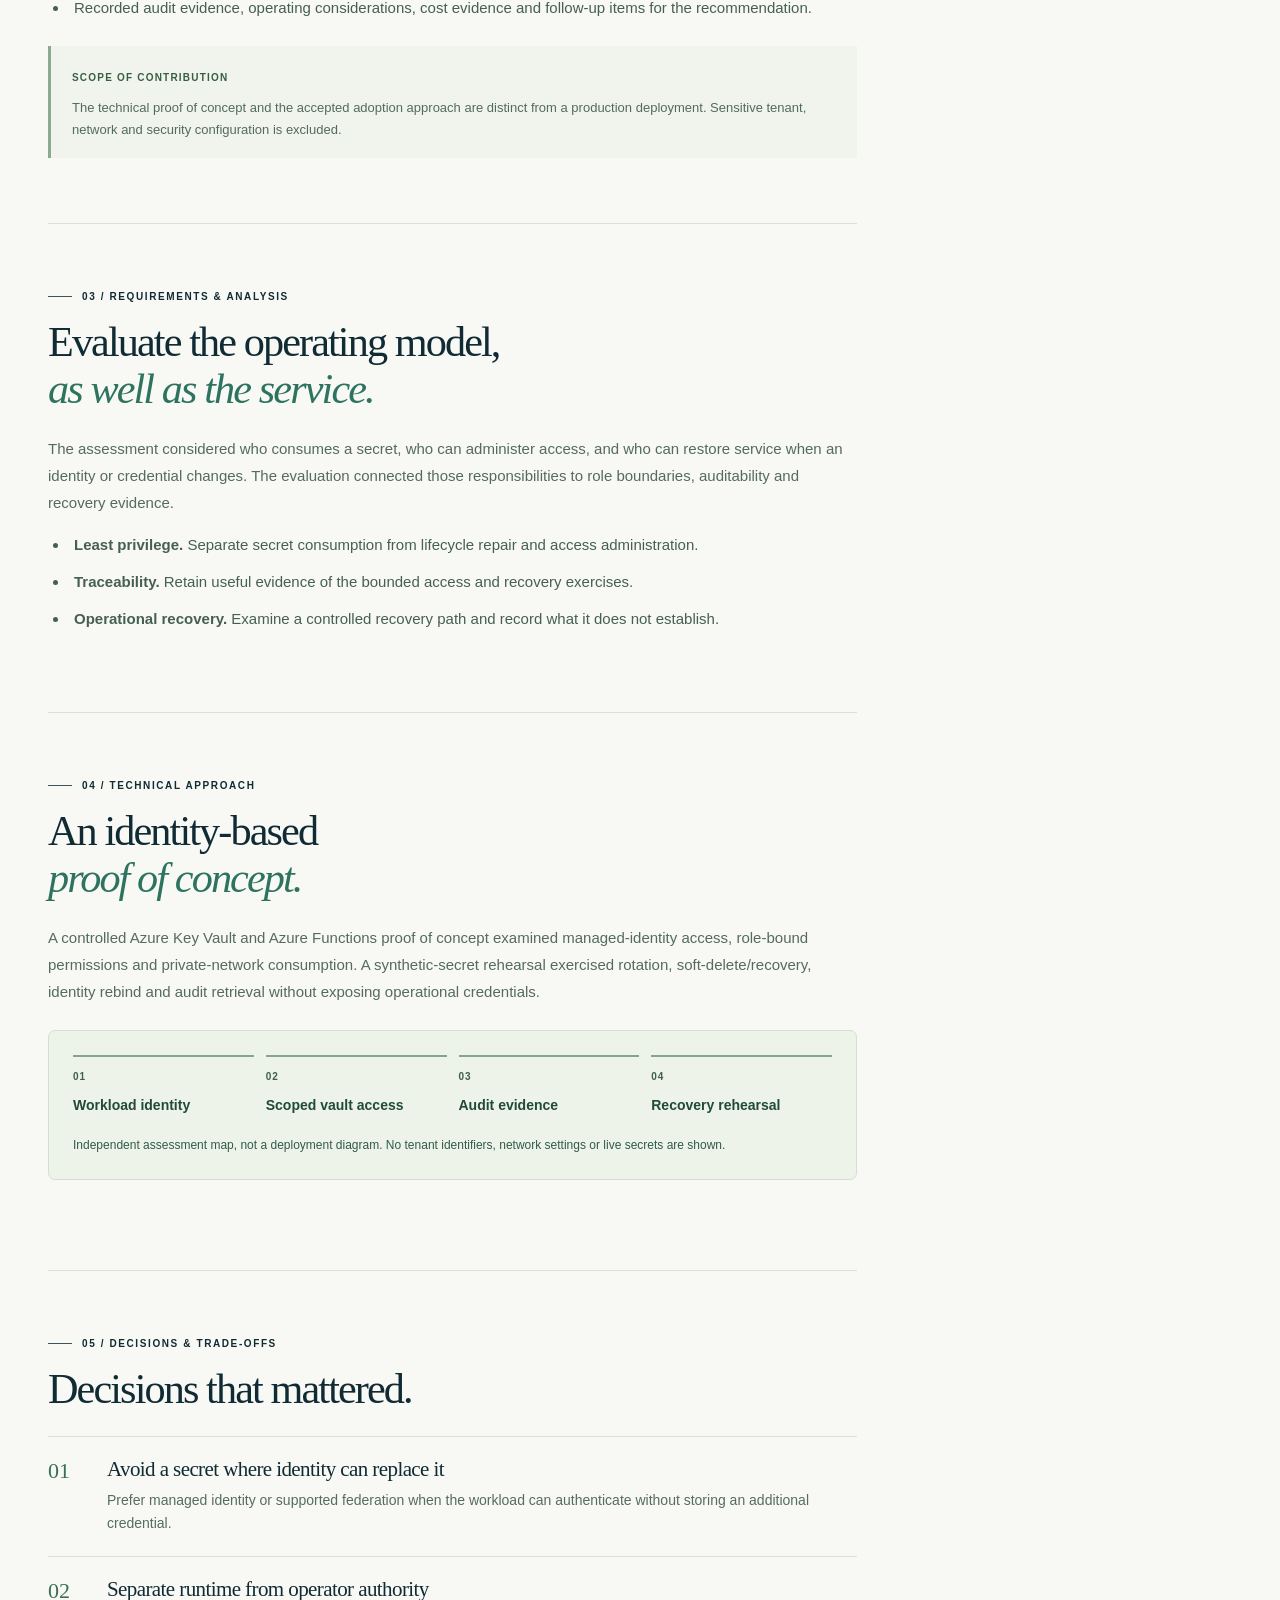
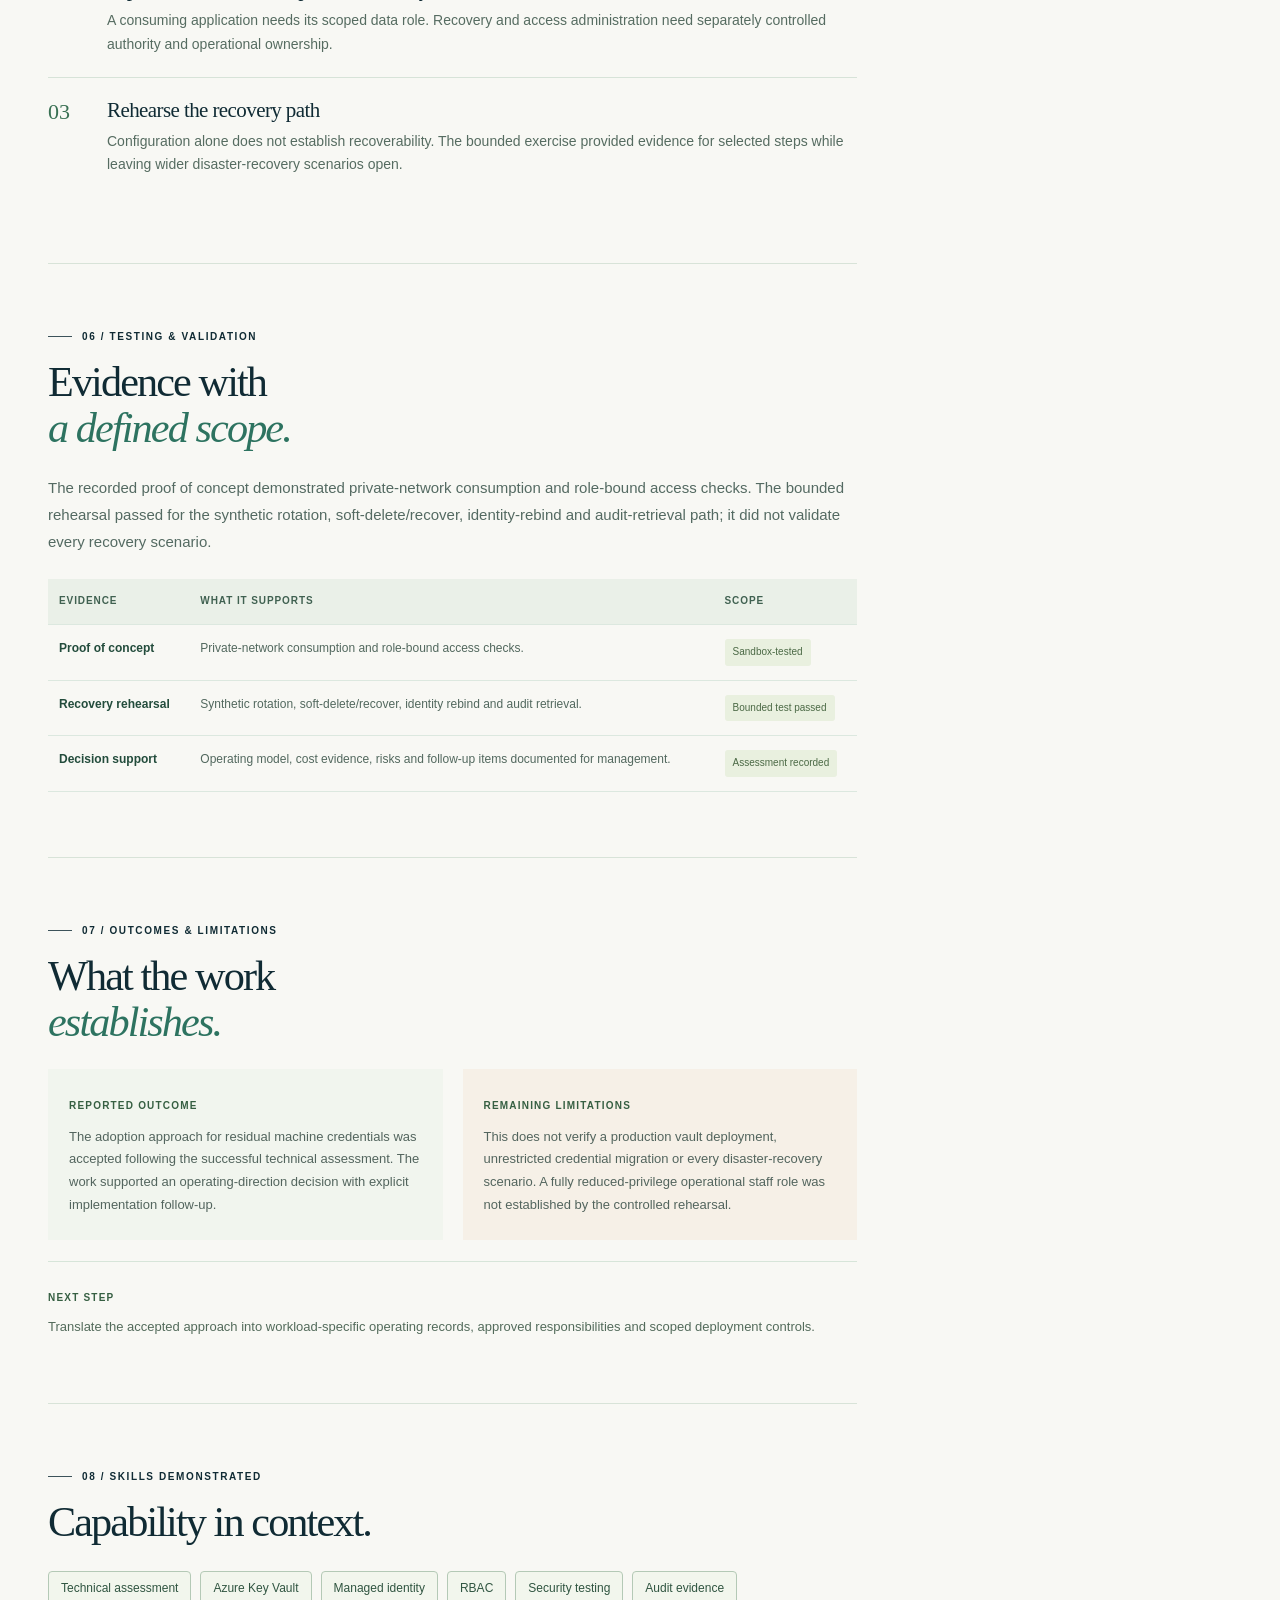
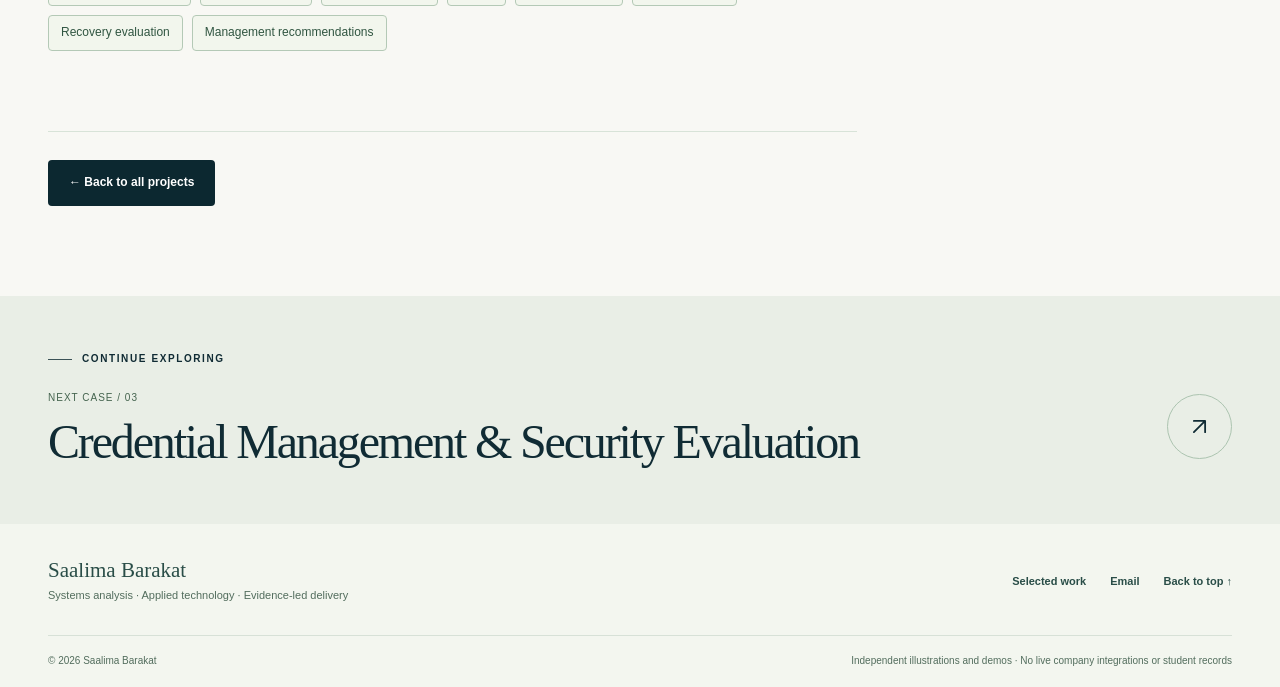
==== commit 86839b20: "Refresh portfolio for systems analysis and Power Platform recruitment" ====
--- a/work/azure-key-vault.html
+++ b/work/azure-key-vault.html
@@ -1,73 +1,563 @@
 <!doctype html>
 <html lang="en-AU">
-<head>
-  <meta charset="utf-8">
-  <meta name="viewport" content="width=device-width, initial-scale=1">
-  <meta name="robots" content="index,follow">
-  <meta name="referrer" content="strict-origin-when-cross-origin">
-  <meta name="theme-color" content="#102a34">
-  <meta name="description" content="Evaluating machine-secret protection using controlled tests, identity boundaries, audit evidence and recovery exercises.">
-  <meta property="og:type" content="website">
-  <meta property="og:title" content="Secure secrets &amp; recoverable operations | Saalima Barakat">
-  <meta property="og:description" content="Evaluating machine-secret protection using controlled tests, identity boundaries, audit evidence and recovery exercises.">
-  <meta property="og:image" content="../assets/og-card.svg">
-  <title>Secure secrets &amp; recoverable operations | Saalima Barakat</title>
-  <link rel="icon" type="image/svg+xml" href="../assets/favicon.svg">
-  <link rel="stylesheet" href="../assets/style.css">
-  <script src="../assets/capacity-rules.js" defer></script>
-  <script src="../assets/main.js" defer></script>
-  
-</head>
-<body class="">
-<a href="#main" class="skip">Skip to content</a>
+  <head>
+    <meta charset="utf-8" />
+    <meta name="viewport" content="width=device-width, initial-scale=1" />
+    <meta name="robots" content="index,follow" />
+    <meta name="referrer" content="strict-origin-when-cross-origin" />
+    <meta name="theme-color" content="#102a34" />
+    <meta
+      name="description"
+      content="Evaluating machine-secret protection using controlled tests, identity boundaries, audit evidence and recovery exercises."
+    />
+    <meta property="og:type" content="website" />
+    <meta
+      property="og:title"
+      content="Azure Key Vault Technical Assessment | Saalima Barakat"
+    />
+    <meta
+      property="og:description"
+      content="Evaluating machine-secret protection using controlled tests, identity boundaries, audit evidence and recovery exercises."
+    />
+    <meta
+      property="og:image"
+      content="https://salstar07.github.io/systems-analysis-portfolio/assets/og-card.png"
+    />
+    <meta property="og:image:type" content="image/png" />
+    <meta property="og:image:width" content="1200" />
+    <meta property="og:image:height" content="630" />
+    <meta
+      property="og:image:alt"
+      content="Saalima Barakat — Systems Analyst. Complex problems. Clearer systems."
+    />
+    <meta
+      property="og:url"
+      content="https://salstar07.github.io/systems-analysis-portfolio/work/azure-key-vault.html"
+    />
+    <meta property="og:locale" content="en_AU" />
+    <meta name="twitter:card" content="summary_large_image" />
+    <meta
+      name="twitter:title"
+      content="Azure Key Vault Technical Assessment | Saalima Barakat"
+    />
+    <meta
+      name="twitter:description"
+      content="Evaluating machine-secret protection using controlled tests, identity boundaries, audit evidence and recovery exercises."
+    />
+    <meta
+      name="twitter:image"
+      content="https://salstar07.github.io/systems-analysis-portfolio/assets/og-card.png"
+    />
+    <meta
+      name="twitter:image:alt"
+      content="Saalima Barakat — Systems Analyst. Complex problems. Clearer systems."
+    />
+    <link
+      rel="canonical"
+      href="https://salstar07.github.io/systems-analysis-portfolio/work/azure-key-vault.html"
+    />
+    <title>Azure Key Vault Technical Assessment | Saalima Barakat</title>
+    <link rel="icon" type="image/svg+xml" href="../assets/favicon.svg" />
+    <link rel="stylesheet" href="../assets/style.css" />
+    <script src="../assets/capacity-rules.js" defer></script>
+    <script src="../assets/main.js" defer></script>
 
-<header class="header">
-  <div class="container header-inner">
-    <a class="identity" href="../index.html" aria-label="Saalima Barakat — Home"><span class="monogram">sb<span class="monogram-point">.</span></span><span class="identity-text"><strong>Saalima Barakat</strong><small>Systems Analyst</small></span></a>
-    <button class="menu-toggle" type="button" aria-expanded="false" aria-controls="site-nav" aria-label="Open navigation"><span></span><span></span></button>
-    <nav class="nav-links" id="site-nav" aria-label="Site navigation">
-      <a href="../index.html#work">Work</a>
-      <a href="../index.html#demo">Interactive example</a>
-      <a href="../index.html#approach">Approach</a>
-      <a href="../index.html#about">About</a>
-      <a class="nav-cta" href="../index.html#contact">Get in touch <span aria-hidden="true">↗</span></a>
-    </nav>
-  </div>
-</header>
-<main id="main">
+    <noscript
+      ><style>
+        .menu-toggle,
+        .filters,
+        .demo-grid {
+          display: none !important;
+        }
+        .header {
+          position: static;
+        }
+        .header-inner {
+          height: auto;
+          flex-wrap: wrap;
+          padding-block: 18px;
+        }
+        .nav-links {
+          position: static;
+          display: flex;
+          flex-wrap: wrap;
+        }
+      </style></noscript
+    >
+  </head>
+  <body class="">
+    <a href="#main" class="skip">Skip to content</a>
 
-<article class="case-page case-theme-blue">
-  <div class="case-header">
-    <div class="container">
-      <div class="crumb"><a href="../index.html#work">← Selected work</a><span>/</span><span>Case 02 of 04</span></div>
-      <div class="case-hero-grid"><div><div class="section-kicker case-kicker">SECURITY / TECHNICAL EVALUATION · Sandbox proof of concept</div><h1>Secure secrets &amp; recoverable operations</h1><p class="case-deck">Evaluating machine-secret protection using controlled tests, identity boundaries, audit evidence and recovery exercises.</p><div class="tag-line"><span>Azure Key Vault</span><span>Managed identity</span><span>Azure Functions</span><span>RBAC</span><span>Private networking</span><span>Audit logging</span></div></div><div class="case-hero-art" aria-label="Conceptual diagram, not an original employer artifact"><div class="case-visual-index">02 <span>/ 04</span></div>
-      <div class="big-art-network"><span>Runtime</span><b>→</b><span>Minimum grant</span><b>←</b><span>Operator</span></div>
-      
-      <span class="art-disclosure">Independent concept illustration</span></div></div>
-      <div class="case-statline"><div><small>CONTEXT</small><strong>CivilSE · technical options assessment</strong></div><div><small>MY CONTRIBUTION</small><strong>Technical assessment · controlled testing · security design · recommendation</strong></div><div><small>STATUS</small><strong>Sandbox proof of concept</strong></div></div>
-    </div>
-  </div>
-  <div class="container case-content-grid">
-    <div class="case-story">
-      <section class="case-block" id="challenge"><span class="section-kicker">01 / THE PROBLEM</span><h2>What needed<br><em>to change?</em></h2><p class="big-prose">A protected credential store is useful only when applications can consume secrets safely and authorised support personnel can recover service without creating excessive permanent privileges.</p></section>
-      <section class="case-block" id="role"><span class="section-kicker">02 / THE CONTRIBUTION</span><h2>What I worked on.</h2><p class="big-prose">Conducted security assessment and hands-on sandbox validation, including protected runtime access and a bounded synthetic-secret recovery rehearsal. Documented control results, exceptions and recommended operational boundaries for management review.</p><div class="case-note"><span>SCOPE OF CONTRIBUTION</span><p>These accounts distinguish work I contributed from wider team outcomes and explain which results were actually demonstrated. Original employer and university records remain with their authorised owners.</p></div></section>
-      <section class="case-block" id="decision"><span class="section-kicker">03 / THE JUDGEMENT</span><h2>Decisions that mattered.</h2><div class="decision-list"><div class="decision"><span>01</span><div><h3>Eliminate secrets when possible</h3><p>Prefer managed identity or supported federation where credentials are unnecessary.</p></div></div><div class="decision"><span>02</span><div><h3>Separate runtime and operator authority</h3><p>A consuming application needs only its data role, while lifecycle repair and access administration require distinct approval.</p></div></div><div class="decision"><span>03</span><div><h3>Prove recovery, not merely configuration</h3><p>Exercise a controlled rotate/recover/regrant path and preserve traceable audit evidence and limits.</p></div></div></div></section>
-      <section class="case-block" id="evidence"><span class="section-kicker">04 / THE EVIDENCE</span><h2>What the record supports.</h2><p>Each evidence item identifies its scope. A recorded activity, a test result and a production business outcome are not interchangeable.</p><div class="evidence-table-wrap"><table class="evidence-table"><thead><tr><th scope="col">Evidence class</th><th scope="col">What it establishes</th><th scope="col">Scope</th></tr></thead><tbody><tr><td><strong>Proof of concept</strong></td><td>Private-network consumption and role-bound access checks</td><td><span class="evidence-state">Sandbox-tested</span></td></tr><tr><td><strong>Recovery rehearsal</strong></td><td>Synthetic rotation, soft-delete/recover, identity rebind, audit retrieval</td><td><span class="evidence-state">Bounded test passed</span></td></tr><tr><td><strong>Decision support</strong></td><td>Operating model, cost evidence, risks and follow-up items</td><td><span class="evidence-state">Assessment recorded</span></td></tr></tbody></table></div></section>
-      <section class="case-block" id="outcome"><span class="section-kicker">05 / OUTCOME & LIMITS</span><h2>What I can<br><em>defend.</em></h2><div class="outcome-grid"><div><span>REPORTED OUTCOME</span><p>The adoption approach for residual machine credentials was accepted following the technical assessment. This was an operating-direction decision—not verification of a production vault deployment or unrestricted credential migration.</p></div><div><span>BOUNDARY / LIMITATION</span><p>The controlled rehearsal did not prove every disaster-recovery scenario or a fully reduced-privilege operational staff role. Sensitive tenant, network and control specifics are intentionally excluded.</p></div></div><div class="next-step"><span>WHAT COMES NEXT</span><p>Translate the accepted approach into workload-specific operational records, approvals and scoped deployment controls.</p></div></section>
-      <div class="case-end"><a class="button button-dark" href="../index.html#work">← Back to all projects</a></div>
-    </div>
-    <aside class="case-sidebar"><div class="sidebar-card"><span class="section-kicker">A QUESTION WORTH ASKING</span><blockquote>“How do you separate application access from recovery authority?”</blockquote><div class="sidebar-rule"></div><strong>Proof over polish.</strong><p>I explain the requirement, decision, test and limits—not only the interface or tools.</p></div><div class="sidebar-toc"><span>IN THIS CASE</span><a href="#challenge">01 The problem</a><a href="#role">02 My contribution</a><a href="#decision">03 Decisions</a><a href="#evidence">04 Evidence</a><a href="#outcome">05 Outcome & limits</a></div><p class="sidebar-disclosure">Concept diagram only: runtime reads and operational privileges remain distinct.</p></aside>
-  </div>
-  <section class="case-next-section"><div class="container"><span class="section-kicker">CONTINUE EXPLORING</span><div class="next-case-row"><div><small>NEXT CASE / 03</small><h2>Credential governance under real constraints</h2></div><a class="round-next" href="credential-governance.html" aria-label="Read next case: Credential governance under real constraints">↗</a></div></div></section>
-</article>
+    <header class="header">
+      <div class="container header-inner">
+        <a
+          class="identity"
+          href="../index.html"
+          aria-label="Saalima Barakat — Home"
+          ><span class="monogram">sb<span class="monogram-point">.</span></span
+          ><span class="identity-text"
+            ><strong>Saalima Barakat</strong
+            ><small>Systems Analyst</small></span
+          ></a
+        >
+        <button
+          class="menu-toggle"
+          type="button"
+          aria-expanded="false"
+          aria-controls="site-nav"
+          aria-label="Open navigation"
+        >
+          <span></span><span></span>
+        </button>
+        <nav class="nav-links" id="site-nav" aria-label="Site navigation">
+          <a href="../index.html#work">Work</a>
+          <a href="../index.html#experience">Experience</a>
+          <a href="../index.html#about">Skills</a>
+          <a href="../index.html#certifications">Certifications</a>
+          <a class="nav-cta" href="../index.html#contact"
+            >Get in touch
+            <span aria-hidden="true"
+              ><svg
+                class="icon"
+                viewBox="0 0 24 24"
+                aria-hidden="true"
+                focusable="false"
+              >
+                <path d="M7 17 17 7M7 7h10v10" /></svg></span
+          ></a>
+        </nav>
+      </div>
+    </header>
+    <main id="main">
+      <article class="case-page case-theme-blue">
+        <div class="case-header">
+          <div class="container">
+            <div class="crumb">
+              <a href="../index.html#work">← Selected work</a><span>/</span
+              ><span>Case 02 of 04</span>
+            </div>
+            <div class="case-hero-grid">
+              <div>
+                <div class="section-kicker case-kicker">
+                  SECURITY / TECHNICAL EVALUATION · Sandbox proof of concept
+                </div>
+                <h1>Azure Key Vault Technical Assessment</h1>
+                <p class="case-deck">
+                  Evaluating identity-based access, secure secret consumption
+                  and recoverable operations through a controlled Azure proof of
+                  concept.
+                </p>
+                <div class="tag-line">
+                  <span>Azure Key Vault</span><span>Managed identity</span
+                  ><span>Azure Functions</span><span>RBAC</span
+                  ><span>Private networking</span><span>Audit logging</span>
+                </div>
+              </div>
+              <div
+                class="case-hero-art"
+                role="img"
+                aria-label="Concept illustration: runtime and operator authority are separated around a minimum access grant."
+              >
+                <div class="case-visual-index">02 <span>/ 04</span></div>
+                <div class="big-art-network">
+                  <span>Runtime</span><b>→</b><span>Minimum grant</span><b>←</b
+                  ><span>Operator</span>
+                </div>
 
-</main>
-<footer class="footer">
-  <div class="container foot-grid">
-    <div><span class="foot-name">Saalima Barakat</span><span class="foot-sub">Systems analysis · Applied technology · Evidence-led delivery</span></div>
-    <div class="foot-right"><a href="../index.html#work">Selected work</a><a href="mailto:0719saalima@gmail.com?subject=Systems%20Analyst%20opportunity">Email</a><a href="#main">Back to top ↑</a></div>
-  </div>
-  <div class="container foot-base"><span>© 2026 Saalima Barakat</span><span>Independent illustrations and demos · No live company integrations or student records</span></div>
-</footer>
-</body>
-</html>+                <span class="art-disclosure"
+                  >Independent concept illustration</span
+                >
+              </div>
+            </div>
+            <div class="case-statline">
+              <div>
+                <small>CONTEXT</small
+                ><strong>CivilSE · technical options assessment</strong>
+              </div>
+              <div>
+                <small>MY CONTRIBUTION</small
+                ><strong
+                  >Technical assessment · controlled testing · security design ·
+                  recommendation</strong
+                >
+              </div>
+              <div>
+                <small>STATUS</small><strong>Sandbox proof of concept</strong>
+              </div>
+            </div>
+          </div>
+        </div>
+        <div class="container case-mobile-toc">
+          <details>
+            <summary>Explore this case study</summary>
+            <nav aria-label="Case study sections">
+              <a href="#challenge">01 Problem &amp; objectives</a>
+              <a href="#role">02 My contribution</a>
+              <a href="#approach">03 Requirements</a>
+              <a href="#solution">04 Technical approach</a>
+              <a href="#decision">05 Decisions</a>
+              <a href="#evidence">06 Testing &amp; evidence</a>
+              <a href="#outcome">07 Outcomes &amp; limits</a>
+              <a href="#skills">08 Skills demonstrated</a>
+            </nav>
+          </details>
+        </div>
+        <div class="container case-content-grid">
+          <div class="case-story">
+            <section class="case-block" id="challenge">
+              <span class="section-kicker"
+                >01 / BUSINESS PROBLEM &amp; OBJECTIVES</span
+              >
+              <h2>Secure access.<br /><em>Recoverable operations.</em></h2>
+              <p class="big-prose">
+                A protected credential store must do more than hold secrets.
+                Applications need appropriately scoped access, and authorised
+                staff need a workable recovery path without giving every
+                consuming workload broad administrative authority.
+              </p>
+              <div class="case-objectives">
+                <h3>Project objectives</h3>
+                <ul>
+                  <li>
+                    Evaluate a suitable approach for residual machine
+                    credentials.
+                  </li>
+                  <li>
+                    Test identity, access, private-network consumption and
+                    selected recovery paths in a sandbox.
+                  </li>
+                  <li>
+                    Give management a recommendation supported by test evidence,
+                    risks and operating requirements.
+                  </li>
+                </ul>
+              </div>
+            </section>
+            <section class="case-block" id="role">
+              <span class="section-kicker">02 / MY CONTRIBUTION</span>
+              <h2>Where I contributed.</h2>
+              <p class="big-prose">
+                I conducted the technical assessment and hands-on sandbox
+                validation, including protected runtime access and a bounded
+                recovery rehearsal with synthetic secrets. I documented results,
+                exceptions and recommended operational boundaries for management
+                review.
+              </p>
+              <ul class="case-prose-list">
+                <li>
+                  Assessed managed identities, RBAC, private networking and the
+                  separation of runtime and operator privileges.
+                </li>
+                <li>
+                  Performed controlled access checks and synthetic rotation,
+                  soft-delete/recovery and identity-rebind exercises.
+                </li>
+                <li>
+                  Recorded audit evidence, operating considerations, cost
+                  evidence and follow-up items for the recommendation.
+                </li>
+              </ul>
+              <div class="case-note">
+                <span>SCOPE OF CONTRIBUTION</span>
+                <p>
+                  The technical proof of concept and the accepted adoption
+                  approach are distinct from a production deployment. Sensitive
+                  tenant, network and security configuration is excluded.
+                </p>
+              </div>
+            </section>
+            <section class="case-block" id="approach">
+              <span class="section-kicker"
+                >03 / REQUIREMENTS &amp; ANALYSIS</span
+              >
+              <h2>
+                Evaluate the operating model,<br /><em
+                  >as well as the service.</em
+                >
+              </h2>
+              <p>
+                The assessment considered who consumes a secret, who can
+                administer access, and who can restore service when an identity
+                or credential changes. The evaluation connected those
+                responsibilities to role boundaries, auditability and recovery
+                evidence.
+              </p>
+              <ul class="case-prose-list">
+                <li>
+                  <strong>Least privilege.</strong> Separate secret consumption
+                  from lifecycle repair and access administration.
+                </li>
+                <li>
+                  <strong>Traceability.</strong> Retain useful evidence of the
+                  bounded access and recovery exercises.
+                </li>
+                <li>
+                  <strong>Operational recovery.</strong> Examine a controlled
+                  recovery path and record what it does not establish.
+                </li>
+              </ul>
+            </section>
+            <section class="case-block" id="solution">
+              <span class="section-kicker">04 / TECHNICAL APPROACH</span>
+              <h2>An identity-based<br /><em>proof of concept.</em></h2>
+              <p>
+                A controlled Azure Key Vault and Azure Functions proof of
+                concept examined managed-identity access, role-bound permissions
+                and private-network consumption. A synthetic-secret rehearsal
+                exercised rotation, soft-delete/recovery, identity rebind and
+                audit retrieval without exposing operational credentials.
+              </p>
+              <figure class="case-flow">
+                <ol>
+                  <li><span>01</span><strong>Workload identity</strong></li>
+                  <li><span>02</span><strong>Scoped vault access</strong></li>
+                  <li><span>03</span><strong>Audit evidence</strong></li>
+                  <li><span>04</span><strong>Recovery rehearsal</strong></li>
+                </ol>
+                <figcaption>
+                  Independent assessment map, not a deployment diagram. No
+                  tenant identifiers, network settings or live secrets are
+                  shown.
+                </figcaption>
+              </figure>
+            </section>
+            <section class="case-block" id="decision">
+              <span class="section-kicker"
+                >05 / DECISIONS &amp; TRADE-OFFS</span
+              >
+              <h2>Decisions that mattered.</h2>
+              <div class="decision-list">
+                <div class="decision">
+                  <span>01</span>
+                  <div>
+                    <h3>Avoid a secret where identity can replace it</h3>
+                    <p>
+                      Prefer managed identity or supported federation when the
+                      workload can authenticate without storing an additional
+                      credential.
+                    </p>
+                  </div>
+                </div>
+                <div class="decision">
+                  <span>02</span>
+                  <div>
+                    <h3>Separate runtime from operator authority</h3>
+                    <p>
+                      A consuming application needs its scoped data role.
+                      Recovery and access administration need separately
+                      controlled authority and operational ownership.
+                    </p>
+                  </div>
+                </div>
+                <div class="decision">
+                  <span>03</span>
+                  <div>
+                    <h3>Rehearse the recovery path</h3>
+                    <p>
+                      Configuration alone does not establish recoverability. The
+                      bounded exercise provided evidence for selected steps
+                      while leaving wider disaster-recovery scenarios open.
+                    </p>
+                  </div>
+                </div>
+              </div>
+            </section>
+            <section class="case-block" id="evidence">
+              <span class="section-kicker">06 / TESTING &amp; VALIDATION</span>
+              <h2>Evidence with<br /><em>a defined scope.</em></h2>
+              <p>
+                The recorded proof of concept demonstrated private-network
+                consumption and role-bound access checks. The bounded rehearsal
+                passed for the synthetic rotation, soft-delete/recover,
+                identity-rebind and audit-retrieval path; it did not validate
+                every recovery scenario.
+              </p>
+              <div
+                class="evidence-table-wrap"
+                role="region"
+                aria-label="Evidence and validation scope"
+                tabindex="0"
+              >
+                <table class="evidence-table">
+                  <caption class="visually-hidden">
+                    Azure Key Vault Technical Assessment: reported evidence and
+                    its limits
+                  </caption>
+                  <thead>
+                    <tr>
+                      <th scope="col">Evidence</th>
+                      <th scope="col">What it supports</th>
+                      <th scope="col">Scope</th>
+                    </tr>
+                  </thead>
+                  <tbody>
+                    <tr>
+                      <th scope="row">Proof of concept</th>
+                      <td>
+                        Private-network consumption and role-bound access
+                        checks.
+                      </td>
+                      <td>
+                        <span class="evidence-state">Sandbox-tested</span>
+                      </td>
+                    </tr>
+                    <tr>
+                      <th scope="row">Recovery rehearsal</th>
+                      <td>
+                        Synthetic rotation, soft-delete/recover, identity rebind
+                        and audit retrieval.
+                      </td>
+                      <td>
+                        <span class="evidence-state">Bounded test passed</span>
+                      </td>
+                    </tr>
+                    <tr>
+                      <th scope="row">Decision support</th>
+                      <td>
+                        Operating model, cost evidence, risks and follow-up
+                        items documented for management.
+                      </td>
+                      <td>
+                        <span class="evidence-state">Assessment recorded</span>
+                      </td>
+                    </tr>
+                  </tbody>
+                </table>
+              </div>
+            </section>
+            <section class="case-block" id="outcome">
+              <span class="section-kicker"
+                >07 / OUTCOMES &amp; LIMITATIONS</span
+              >
+              <h2>What the work<br /><em>establishes.</em></h2>
+              <div class="outcome-grid">
+                <div>
+                  <span>REPORTED OUTCOME</span>
+                  <p>
+                    The adoption approach for residual machine credentials was
+                    accepted following the successful technical assessment. The
+                    work supported an operating-direction decision with explicit
+                    implementation follow-up.
+                  </p>
+                </div>
+                <div>
+                  <span>REMAINING LIMITATIONS</span>
+                  <p>
+                    This does not verify a production vault deployment,
+                    unrestricted credential migration or every disaster-recovery
+                    scenario. A fully reduced-privilege operational staff role
+                    was not established by the controlled rehearsal.
+                  </p>
+                </div>
+              </div>
+              <div class="next-step">
+                <span>NEXT STEP</span>
+                <p>
+                  Translate the accepted approach into workload-specific
+                  operating records, approved responsibilities and scoped
+                  deployment controls.
+                </p>
+              </div>
+            </section>
+            <section class="case-block" id="skills">
+              <span class="section-kicker">08 / SKILLS DEMONSTRATED</span>
+              <h2>Capability in context.</h2>
+              <ul class="case-skills">
+                <li>Technical assessment</li>
+                <li>Azure Key Vault</li>
+                <li>Managed identity</li>
+                <li>RBAC</li>
+                <li>Security testing</li>
+                <li>Audit evidence</li>
+                <li>Recovery evaluation</li>
+                <li>Management recommendations</li>
+              </ul>
+            </section>
+            <div class="case-end">
+              <a class="button button-dark" href="../index.html#work"
+                >← Back to all projects</a
+              >
+            </div>
+          </div>
+          <aside class="case-sidebar">
+            <div class="sidebar-card">
+              <span class="section-kicker">THE CENTRAL QUESTION</span>
+              <blockquote>
+                “How do you separate application access from recovery
+                authority?”
+              </blockquote>
+              <div class="sidebar-rule"></div>
+              <strong>From requirement to evidence.</strong>
+              <p>
+                The contribution, decisions and validation that shaped this
+                work.
+              </p>
+            </div>
+            <nav class="sidebar-toc" aria-label="Case study sections">
+              <span>IN THIS CASE</span>
+              <a href="#challenge">01 Problem &amp; objectives</a>
+              <a href="#role">02 My contribution</a>
+              <a href="#approach">03 Requirements</a>
+              <a href="#solution">04 Technical approach</a>
+              <a href="#decision">05 Decisions</a>
+              <a href="#evidence">06 Testing &amp; evidence</a>
+              <a href="#outcome">07 Outcomes &amp; limits</a>
+              <a href="#skills">08 Skills demonstrated</a>
+            </nav>
+            <p class="sidebar-disclosure">
+              Sandbox assessment and independent concept illustrations;
+              operational security configuration remains private.
+            </p>
+          </aside>
+        </div>
+        <section class="case-next-section">
+          <div class="container">
+            <span class="section-kicker">CONTINUE EXPLORING</span>
+            <div class="next-case-row">
+              <div>
+                <small>NEXT CASE / 03</small>
+                <h2>Credential Management &amp; Security Evaluation</h2>
+              </div>
+              <a
+                class="round-next"
+                href="credential-governance.html"
+                aria-label="Read next case: Credential Management &amp; Security Evaluation"
+                ><svg
+                  class="icon"
+                  viewBox="0 0 24 24"
+                  aria-hidden="true"
+                  focusable="false"
+                >
+                  <path d="M7 17 17 7M7 7h10v10" /></svg
+              ></a>
+            </div>
+          </div>
+        </section>
+      </article>
+    </main>
+    <footer class="footer">
+      <div class="container foot-grid">
+        <div>
+          <span class="foot-name">Saalima Barakat</span
+          ><span class="foot-sub"
+            >Systems analysis · Applied technology · Evidence-led delivery</span
+          >
+        </div>
+        <div class="foot-right">
+          <a href="../index.html#work">Selected work</a
+          ><a
+            href="mailto:0719saalima@gmail.com?subject=Systems%20Analyst%20opportunity"
+            >Email</a
+          ><a href="#main">Back to top ↑</a>
+        </div>
+      </div>
+      <div class="container foot-base">
+        <span>© 2026 Saalima Barakat</span
+        ><span
+          >Independent illustrations and demos · No live company integrations or
+          student records</span
+        >
+      </div>
+    </footer>
+  </body>
+</html>
--- a/assets/style.css
+++ b/assets/style.css
@@ -1,31 +1,2833 @@
-:root{--ink:#102b34;--deep:#0c2830;--paper:#f8f8f4;--white:#fff;--sea:#24584f;--lime:#cce2a0;--mint:#e8f0e7;--line:#d9dfd9;--muted:#586a69;--sand:#f1eee4;--shadow:0 22px 56px rgba(13,38,44,.075);--max:1200px}
-*,*::before,*::after{box-sizing:border-box}
-html{scroll-behavior:smooth;scroll-padding-top:100px}
-body{margin:0;background:var(--paper);color:var(--ink);font:15px/1.66 "Aptos","Segoe UI",Arial,sans-serif;-webkit-font-smoothing:antialiased}
-a{color:inherit}button,input{font:inherit}button{cursor:pointer}button:disabled{cursor:not-allowed}
-:where(a,button,input,summary):focus-visible{outline:3px solid #e0a84d;outline-offset:4px}
-::selection{background:#c8e4ab;color:#123238}
-h1,h2,h3,p,blockquote{margin:0}h1,h2,h3{line-height:1.1}h1,h2{font-family:Georgia,"Times New Roman",serif;font-weight:400;letter-spacing:-.045em}h1{font-size:clamp(52px,5.75vw,89px)}h2{font-size:clamp(38px,4.15vw,62px)}h2 em,h1 em{font-weight:400;color:#2d7360}h3{font-weight:650;letter-spacing:-.028em}p+p{margin-top:13px}img,svg{max-width:100%;display:block}summary{cursor:pointer}
-.container{width:min(var(--max),calc(100% - 96px));margin-inline:auto}.visually-hidden{position:absolute;width:1px;height:1px;overflow:hidden;clip:rect(0,0,0,0);white-space:nowrap;clip-path:inset(50%)}.skip{position:absolute;left:18px;top:-90px;z-index:100;background:var(--lime);padding:8px 14px;color:var(--deep);text-decoration:none}.skip:focus{top:9px}
-.preview-banner{background:#fff0d8;color:#60491b;text-align:center;font-size:11px;font-weight:650;letter-spacing:.065em;padding:7px}.preview-dot{width:7px;height:7px;display:inline-block;border-radius:50%;background:#b97518;margin-right:7px}
-.header{position:sticky;top:0;z-index:30;background:rgba(248,248,244,.97);border-bottom:1px solid #dfe5dc;backdrop-filter:blur(18px)}.header-inner{height:82px;display:flex;align-items:center;justify-content:space-between;gap:34px}.identity{display:flex;align-items:center;text-decoration:none;gap:12px;white-space:nowrap}.monogram{font:31px/.8 Georgia,serif;letter-spacing:-.15em;border:1px solid #c3d4cc;border-radius:50%;width:43px;height:43px;display:grid;place-items:center;padding-right:5px}.monogram-point{color:#398368;position:absolute;margin-left:27px;margin-top:5px}.identity-text{display:grid;line-height:1.2;gap:4px}.identity-text strong{font-size:13px}.identity-text small{font-size:10px;text-transform:uppercase;letter-spacing:.13em;color:#6a7a75}.nav-links{display:flex;align-items:center;gap:30px}.nav-links a{text-decoration:none;font-size:12px;font-weight:620;white-space:nowrap}.nav-links>a:hover{text-decoration:underline;text-underline-offset:6px}.nav-links .nav-cta{border:1px solid #9eafa8;padding:9px 16px;border-radius:4px;text-decoration:none}.nav-links .nav-cta:hover{background:#e4ede4}.nav-cta span{margin-left:8px}.menu-toggle{display:none}
-.section-kicker{display:flex;align-items:center;gap:10px;letter-spacing:.16em;text-transform:uppercase;font-size:10px;font-weight:730}.section-kicker::before{content:"";display:inline-block;width:24px;height:1px;background:currentColor;opacity:.8}.section{padding:104px 0}.heading-row{display:flex;align-items:end;justify-content:space-between;gap:36px;margin-bottom:39px}.heading-row h2{margin-top:18px}.heading-aside{max-width:350px;display:grid;gap:16px}.heading-aside p{color:#61716e;font-size:14px}.mini-meta{font-size:10px;letter-spacing:.13em;font-weight:720;color:#72847e}
-.hero{background:#102e35;color:#f8fbf3;overflow:hidden;position:relative}.hero::before{position:absolute;content:"";width:700px;height:700px;pointer-events:none;right:-340px;top:-400px;border:1px solid #4a746b6f;border-radius:50%;box-shadow:0 0 0 110px rgba(89,138,120,.05),0 0 0 215px rgba(89,138,120,.025)}.hero-grid{display:grid;grid-template-columns:minmax(0,1.22fr) minmax(320px,.78fr);gap:50px;align-items:center;padding:89px 0 70px}.hero-main{padding:12px 0}.hero-kicker{color:#accb9f}.kicker-mark{width:8px;height:8px;background:var(--lime);border-radius:50%}.hero-kicker:before{display:none}.hero h1{margin-top:25px;max-width:760px}.hero h1 em{color:var(--lime)}.hero-lead{font-size:18px;line-height:1.55;max-width:610px;margin-top:33px;color:#ecf4ea}.hero-context{font-size:14px;max-width:585px;margin-top:19px;color:#b9d2c9}.hero-actions{display:flex;flex-wrap:wrap;gap:11px;margin-top:32px}.button{display:inline-flex;align-items:center;justify-content:space-between;gap:26px;font-size:12px;font-weight:750;text-decoration:none;border:1px solid transparent;border-radius:4px;padding:14px 20px;line-height:1.3;transition:transform .15s,background .15s}.button:hover{transform:translateY(-2px)}.button-light{background:var(--lime);color:#17322f}.button-light:hover{background:#e0edba}.button-ghost{border-color:#679288;color:#ebf4e9;background:transparent}.button-ghost:hover{background:#25484a}.button-dark{background:var(--deep);color:white}.button-dark:hover{background:#28535a}.availability{margin-top:35px;font-size:12px;color:#c7dbd2}.availability-dot,.green-dot{display:inline-block;width:7px;height:7px;background:#c6e1a6;border-radius:50%;margin-right:8px}.sep{color:#8baea1;margin-inline:7px}.hero-aside{background:linear-gradient(145deg,#224b4b,#15383d);border:1px solid rgba(202,224,203,.22);border-radius:12px;padding:27px;box-shadow:22px 22px 0 rgba(7,32,37,.32)}.glass-eyebrow{display:flex;align-items:center;gap:9px;font-size:10px;color:#d6e7cc;letter-spacing:.13em;font-weight:700}.glass-eyebrow>span:last-child{margin-left:auto;color:#b9d5ab}.ring-dot{width:7px;height:7px;background:#cbe3a7;border-radius:50%}.diagram-arc{height:220px;position:relative;display:grid;place-items:center;overflow:hidden}.diagram-arc::before,.diagram-arc::after{content:"";position:absolute;width:200px;height:200px;border-radius:50%;border:1px solid #7bafa46c;transform:rotate(-21deg)}.diagram-arc::after{width:155px;height:155px;border-style:dashed;border-color:#cce2a064}.arc-core{border-radius:50%;width:112px;height:112px;border:1px solid #b4d4a6;display:grid;place-items:center;text-align:center;z-index:1;line-height:1.5;font-size:11px;font-weight:730;letter-spacing:.07em;background:#20484b}.arc-label{position:absolute;color:#c7dfc2;background:#234a4a;font-size:9px;letter-spacing:.11em;padding:5px 9px}.arc-label-top{top:16px}.arc-label-bottom{bottom:9px}.workflow-list{border-top:1px solid #59827769}.workflow-list>div{display:grid;grid-template-columns:31px 1fr;gap:12px;border-bottom:1px solid #59827769;padding:13px 0}.workflow-list>div:last-child{border:0}.workflow-list>div>span{font:13px Georgia,serif;color:#cce2a0}.workflow-list strong{display:block;font-size:12px}.workflow-list small{display:block;color:#b5d0c4;font-size:11px;margin-top:3px;line-height:1.55}.hero-bottom{display:flex;justify-content:space-between;font-size:9px;font-weight:750;letter-spacing:.15em;color:#adccc1;text-transform:uppercase;padding-bottom:23px}.capability-ribbon{background:#e9eee7;border-bottom:1px solid #d6dfd4}.ribbon-inner{display:grid;grid-template-columns:repeat(4,1fr);gap:14px;padding-top:22px;padding-bottom:22px}.ribbon-inner>span{font-size:12px;font-weight:660;display:flex;align-items:center;gap:9px;min-width:0}.ribbon-inner>span:not(:first-child){border-left:1px solid #cddacf;padding-left:20px}.small-square{display:inline-block;width:7px;height:7px;border:1px solid #608f76;transform:rotate(45deg);flex:none}
-.projects-section{background:#fbfcf8}.filters{display:flex;flex-wrap:wrap;gap:7px;margin-bottom:28px}.filter{border:1px solid #cfdbd0;background:transparent;border-radius:4px;padding:9px 13px;font-size:12px;color:#3a5954}.filter span{opacity:.7;margin-left:8px}.filter.active,.filter:hover{background:#183c41;color:#fff;border-color:#183c41}.project-grid{display:grid;grid-template-columns:repeat(2,minmax(0,1fr));gap:22px}.project-card{background:#fff;border:1px solid #dae3db;border-radius:11px;overflow:hidden;display:flex;flex-direction:column;box-shadow:0 7px 30px rgba(15,42,40,.025);transition:transform .2s,box-shadow .2s}.project-card:hover{transform:translateY(-4px);box-shadow:var(--shadow)}.project-card[hidden]{display:none}.project-art{height:225px;position:relative;overflow:hidden;padding:22px 27px}.project-art-teal{background:#e1ece7}.project-art-blue{background:#e0ecec}.project-art-violet{background:#e8e7ef}.project-art-sand{background:#efebe1}.art-head{display:flex;justify-content:space-between;gap:9px;font-size:9px;font-weight:700;letter-spacing:.11em;color:#4d6862}.art-index{position:absolute;right:18px;bottom:-30px;font:130px Georgia,serif;letter-spacing:-.09em;color:rgba(44,76,68,.11);pointer-events:none}.art-planner{position:absolute;left:55px;top:81px;width:57%}.art-track{display:grid;grid-template-columns:75px 1fr;align-items:center;margin-bottom:18px;gap:12px}.art-track span{font-size:12px;color:#547268}.art-track i{height:16px;background:#477a68;display:block;border-radius:2px}.art-track i.unknown{background:repeating-linear-gradient(135deg,#a4bdae,#a4bdae 5px,#d5e0d2 5px,#d5e0d2 10px)}.art-nodes{display:flex;align-items:center;justify-content:center;gap:13px;margin-top:66px}.art-nodes span{padding:12px 16px;border:1px solid #9dbaae;background:#fff7;border-radius:6px;line-height:1.35;text-align:center;font-size:13px}.art-nodes .art-node-focus{background:#1d5157;color:#fff;border-color:#1d5157}.art-nodes b{color:#678b80}.art-permissions{margin:45px 40px 0;display:grid;grid-template-columns:.75fr 1.25fr;gap:8px}.art-permissions span{padding:11px 15px;background:#f7f7fa;border:1px solid #c4c7d7;border-radius:4px;font-size:12px}.art-permissions .perm-yes{background:#d7e9db;color:#155b42}.art-permissions .perm-no{background:#efe0e2;color:#7a4852}.art-analytics{display:flex;align-items:end;gap:10px;position:relative;margin:48px 50px 0;height:100px}.art-analytics i{display:block;width:30px;background:#a6ad88;border-radius:3px 3px 0 0}.art-analytics i:nth-child(2n){background:#6b887a}.art-analytics span{font-size:12px;color:#746f60;margin-left:16px;align-self:center}.project-body{padding:26px 29px 0;display:flex;flex-direction:column;flex:1}.project-meta{display:flex;align-items:center;justify-content:space-between;gap:8px;font-size:10px;color:#657973}.project-status{background:#eaf2e8;color:#28624f;border-radius:3px;padding:4px 8px;font-size:10px}.project-card h3{font-family:Georgia,serif;font-weight:400;font-size:clamp(26px,2.7vw,36px);margin:20px 0 12px}.project-card p{color:#506965;font-size:14px;max-width:470px;min-height:70px}.project-tech{font-size:11px;letter-spacing:.015em;font-weight:700;color:#35725c;margin-top:15px}.project-link{margin-top:23px;padding:18px 0 23px;display:flex;align-items:center;justify-content:space-between;border-top:1px solid var(--line);text-decoration:none;font-size:12px;font-weight:750}.project-link:hover{text-decoration:underline;text-underline-offset:4px}.project-link span{font-size:22px}.transparency{display:flex;align-items:start;gap:15px;margin-top:28px;padding:18px 21px;border-left:2px solid #638970;background:#edf4ec;color:#3b6155;border-radius:0 4px 4px 0}.transparency span{font-size:18px}.transparency p{font-size:12px;line-height:1.75}.transparency strong{color:#174d3c}
-.demo-section{background:var(--deep);color:#f3f7ee;padding:100px 0 91px}.demo-section h2 em{color:var(--lime)}.demo-heading .heading-aside p{color:#bad2ca}.demo-heading .mini-meta{color:#abcbb4}.demo-grid{display:grid;grid-template-columns:1.1fr .9fr;gap:30px;align-items:start}.demo-screen{background:#f8faf7;color:#1d3939;border-radius:11px;padding:25px;box-shadow:0 15px 30px #081e2280}.screen-top{display:flex;align-items:center;justify-content:space-between;border-bottom:1px solid #d8e2d9;padding-bottom:15px;gap:10px;font-size:10px;letter-spacing:.09em;font-weight:800}.screen-title{display:flex;justify-content:space-between;gap:10px;margin:18px 0 20px}.screen-title h3{font:26px Georgia,serif}.screen-title p{font-size:12px;color:#64766e;margin-top:6px}.screen-counter{font-size:10px;color:#789086}.scenario{display:flex;flex-wrap:wrap;gap:5px;margin-bottom:19px}.scenario-btn{font-size:11px;background:#e9f0e9;color:#375e51;padding:9px 12px;border:1px solid transparent;border-radius:3px}.scenario-btn.selected,.scenario-btn:hover{color:#fff;background:#234a4b}.scenario-input{display:flex;align-items:center;justify-content:space-between;flex-wrap:wrap;gap:8px;margin-bottom:17px}.scenario-input label{font-size:12px;font-weight:700}.scenario-input input{border:1px solid #b6c8bd;background:#fff;border-radius:3px;padding:7px;font-size:13px;max-width:95px}.scenario-input p{width:100%;font-size:10px;color:#6b8175}.inline-error{padding:9px 11px;background:#fff0ec;color:#9f3434;font-size:12px;border-radius:4px;margin-bottom:13px}.table-container{max-width:100%;overflow-x:auto}table{border-collapse:collapse;width:100%}#demo-output th{font-size:9px;text-align:left;letter-spacing:.08em;text-transform:uppercase;color:#617b72;background:#eaf0ea}#demo-output th,#demo-output td{border-bottom:1px solid #dfe8df;padding:11px 9px;white-space:nowrap}#demo-output td{font-size:12px}#demo-output td:last-child{text-align:right;font-weight:750}#demo-output th:last-child{text-align:right}.demo-metrics{display:grid;grid-template-columns:repeat(3,1fr);gap:8px;margin-top:20px;padding-top:18px;border-top:1px solid #d8e1d9}.demo-metrics>div{border-right:1px solid #e2e7e2}.demo-metrics>div:last-child{border:0}.demo-metrics small{display:block;font-size:10px;color:#526f61}.demo-metrics strong{display:block;font:24px Georgia,serif;margin-top:5px}.metric-explainer{font-size:10px;color:#71847c;margin-top:9px}.scenario-result{font-size:12px;background:#e8f2dd;color:#325b39;padding:12px;border-radius:4px;margin-top:17px}.demo-disclaimer{color:#5f716b;font-size:11px;margin-top:19px}.demo-trace{border:1px solid #4d7673;border-radius:10px;padding:29px;position:relative}.trace-label{letter-spacing:.14em;color:#bbd9ac;font-size:10px}.demo-trace h3{font:32px Georgia,serif;margin:14px 0 22px}.trace-item{border-top:1px solid #426869;padding:15px 0}.trace-item span{font-size:9px;font-weight:750;color:#cbe1a6;letter-spacing:.09em}.trace-item p{font-size:13px;line-height:1.65;color:#d0ded8;margin-top:5px}.trace-item code{color:#fff}.test-button{background:var(--lime);color:#183d35;border:0;width:100%;margin-top:16px}.test-result{font-size:12px;color:#c5dacc;margin-top:12px}.test-details{margin-top:15px;font-size:11px;color:#d7e8dc}.test-details summary{padding:9px 0;text-decoration:underline}.test-details li{padding-bottom:6px}.demo-credit{display:flex;gap:12px;max-width:950px;margin-top:27px;color:#b3cbc2}.demo-credit p{font-size:12px}.demo-credit strong{color:#e3eee7}
-.method-section{background:#f4f5f0}.method-grid{display:grid;grid-template-columns:repeat(4,1fr);gap:15px}.method{border-top:1px solid #cbd7cc;padding:21px 10px 0 0;min-height:221px;display:flex;flex-direction:column}.method-index{font-size:10px;font-weight:750;color:#348164;letter-spacing:.1em}.method h3{font:23px Georgia,serif;margin-top:18px}.method p{font-size:13px;color:#61736c;margin-top:12px}.method-deliverable{margin-top:auto;font-size:11px;color:#24664d;font-weight:700;padding-top:18px}
-.profile-section{background:#fff}.profile-grid{display:grid;grid-template-columns:1fr 1fr;gap:95px}.profile-grid h2{margin-top:20px}.profile-intro{font-size:17px;color:#5a6b65;line-height:1.65;margin:23px 0 27px}.education-card{padding:16px 0;border-top:1px solid #dfe7dd}.education-card span{font-size:9px;letter-spacing:.12em;color:#54806a;font-weight:700;display:block}.education-card strong{font-size:15px;display:block;margin-top:7px}.education-card p{font-size:12px;color:#6d7970;margin-top:2px}.skills-panel{background:#f0f5ef;border-radius:9px;padding:30px 34px}.skills-panel h3{font:29px Georgia,serif;margin-bottom:14px}.skill-row{display:grid;grid-template-columns:135px 1fr;gap:16px;padding:18px 0;border-bottom:1px solid #d5dfd4}.skill-row span{font-size:12px;font-weight:760}.skill-row p{font-size:12px;color:#5e7266}.skill-caveat{font-size:11px;color:#667b6d;margin-top:18px}
-.contact-section{background:#173e42;color:#f6faf2;padding:75px 0}.contact-grid{display:grid;grid-template-columns:1.1fr .9fr;gap:80px;align-items:center}.contact-section .section-kicker{color:#d1e4ac}.contact-section h2{margin-top:15px}.contact-section h2 em{color:var(--lime)}.contact-section p{font-size:14px;color:#c2d5cc;max-width:555px;margin-top:18px}.contact-actions{display:grid;align-items:start;justify-items:start;gap:12px}.contact-actions .button{width:100%;max-width:290px}.copy-email{font-size:12px;color:#e8f6e5;border:1px solid #82a497;background:transparent;padding:12px 19px;border-radius:4px;width:100%;max-width:290px;display:flex;align-items:center;justify-content:space-between}.copy-email:hover{background:#285851}.contact-label{font-size:14px;font-weight:650;overflow-wrap:anywhere}.copy-status{font-size:11px;min-height:1em;color:#d4eeb7}.contact-actions p{font-size:11px;margin:0}
-.footer{background:#f3f6ef;color:#294d47;padding-top:34px}.foot-grid{display:flex;justify-content:space-between;gap:22px;align-items:center}.foot-grid>div:first-child{display:grid;gap:3px}.foot-name{font:21px Georgia,serif}.foot-sub{font-size:11px;color:#6a8075}.foot-right{display:flex;gap:24px}.foot-right a{text-decoration:none;font-size:11px;font-weight:650}.foot-right a:hover{text-decoration:underline}.foot-base{border-top:1px solid #d7e1d7;padding:17px 0;display:flex;justify-content:space-between;gap:20px;margin-top:31px;font-size:10px;color:#708177}
+:root {
+  --ink: #102b34;
+  --deep: #0c2830;
+  --paper: #f8f8f4;
+  --white: #fff;
+  --sea: #24584f;
+  --lime: #cce2a0;
+  --mint: #e8f0e7;
+  --line: #d9dfd9;
+  --muted: #586a69;
+  --sand: #f1eee4;
+  --shadow: 0 22px 56px rgba(13, 38, 44, 0.075);
+  --max: 1200px;
+}
+*,
+*::before,
+*::after {
+  box-sizing: border-box;
+}
+html {
+  scroll-behavior: smooth;
+  scroll-padding-top: 100px;
+}
+body {
+  margin: 0;
+  background: var(--paper);
+  color: var(--ink);
+  font:
+    15px/1.66 "Aptos",
+    "Segoe UI",
+    Arial,
+    sans-serif;
+  -webkit-font-smoothing: antialiased;
+}
+a {
+  color: inherit;
+}
+button,
+input {
+  font: inherit;
+}
+button {
+  cursor: pointer;
+}
+button:disabled {
+  cursor: not-allowed;
+}
+:where(a, button, input, summary):focus-visible {
+  outline: 3px solid #e0a84d;
+  outline-offset: 4px;
+}
+::selection {
+  background: #c8e4ab;
+  color: #123238;
+}
+h1,
+h2,
+h3,
+p,
+blockquote {
+  margin: 0;
+}
+h1,
+h2,
+h3 {
+  line-height: 1.1;
+}
+h1,
+h2 {
+  font-family: Georgia, "Times New Roman", serif;
+  font-weight: 400;
+  letter-spacing: -0.045em;
+}
+h1 {
+  font-size: clamp(52px, 5.75vw, 89px);
+}
+h2 {
+  font-size: clamp(38px, 4.15vw, 62px);
+}
+h2 em,
+h1 em {
+  font-weight: 400;
+  color: #2d7360;
+}
+h3 {
+  font-weight: 650;
+  letter-spacing: -0.028em;
+}
+p + p {
+  margin-top: 13px;
+}
+img,
+svg {
+  max-width: 100%;
+  display: block;
+}
+summary {
+  cursor: pointer;
+}
+.container {
+  width: min(var(--max), calc(100% - 96px));
+  margin-inline: auto;
+}
+.visually-hidden {
+  position: absolute;
+  width: 1px;
+  height: 1px;
+  overflow: hidden;
+  clip: rect(0, 0, 0, 0);
+  white-space: nowrap;
+  clip-path: inset(50%);
+}
+.skip {
+  position: absolute;
+  left: 18px;
+  top: -90px;
+  z-index: 100;
+  background: var(--lime);
+  padding: 8px 14px;
+  color: var(--deep);
+  text-decoration: none;
+}
+.skip:focus {
+  top: 9px;
+}
+.preview-banner {
+  background: #fff0d8;
+  color: #60491b;
+  text-align: center;
+  font-size: 11px;
+  font-weight: 650;
+  letter-spacing: 0.065em;
+  padding: 7px;
+}
+.preview-dot {
+  width: 7px;
+  height: 7px;
+  display: inline-block;
+  border-radius: 50%;
+  background: #b97518;
+  margin-right: 7px;
+}
+.header {
+  position: sticky;
+  top: 0;
+  z-index: 30;
+  background: rgba(248, 248, 244, 0.97);
+  border-bottom: 1px solid #dfe5dc;
+  backdrop-filter: blur(18px);
+}
+.header-inner {
+  height: 82px;
+  display: flex;
+  align-items: center;
+  justify-content: space-between;
+  gap: 34px;
+}
+.identity {
+  display: flex;
+  align-items: center;
+  text-decoration: none;
+  gap: 12px;
+  white-space: nowrap;
+}
+.monogram {
+  font:
+    31px/0.8 Georgia,
+    serif;
+  letter-spacing: -0.15em;
+  border: 1px solid #c3d4cc;
+  border-radius: 50%;
+  width: 43px;
+  height: 43px;
+  display: grid;
+  place-items: center;
+  padding-right: 5px;
+}
+.monogram-point {
+  color: #398368;
+  position: absolute;
+  margin-left: 27px;
+  margin-top: 5px;
+}
+.identity-text {
+  display: grid;
+  line-height: 1.2;
+  gap: 4px;
+}
+.identity-text strong {
+  font-size: 13px;
+}
+.identity-text small {
+  font-size: 10px;
+  text-transform: uppercase;
+  letter-spacing: 0.13em;
+  color: #6a7a75;
+}
+.nav-links {
+  display: flex;
+  align-items: center;
+  gap: 30px;
+}
+.nav-links a {
+  text-decoration: none;
+  font-size: 12px;
+  font-weight: 620;
+  white-space: nowrap;
+}
+.nav-links > a:hover {
+  text-decoration: underline;
+  text-underline-offset: 6px;
+}
+.nav-links .nav-cta {
+  border: 1px solid #9eafa8;
+  padding: 9px 16px;
+  border-radius: 4px;
+  text-decoration: none;
+}
+.nav-links .nav-cta:hover {
+  background: #e4ede4;
+}
+.nav-cta span {
+  margin-left: 8px;
+}
+.menu-toggle {
+  display: none;
+}
+.section-kicker {
+  display: flex;
+  align-items: center;
+  gap: 10px;
+  letter-spacing: 0.16em;
+  text-transform: uppercase;
+  font-size: 10px;
+  font-weight: 730;
+}
+.section-kicker::before {
+  content: "";
+  display: inline-block;
+  width: 24px;
+  height: 1px;
+  background: currentColor;
+  opacity: 0.8;
+}
+.section {
+  padding: 104px 0;
+}
+.heading-row {
+  display: flex;
+  align-items: end;
+  justify-content: space-between;
+  gap: 36px;
+  margin-bottom: 39px;
+}
+.heading-row h2 {
+  margin-top: 18px;
+}
+.heading-aside {
+  max-width: 350px;
+  display: grid;
+  gap: 16px;
+}
+.heading-aside p {
+  color: #61716e;
+  font-size: 14px;
+}
+.mini-meta {
+  font-size: 10px;
+  letter-spacing: 0.13em;
+  font-weight: 720;
+  color: #72847e;
+}
+.hero {
+  background: #102e35;
+  color: #f8fbf3;
+  overflow: hidden;
+  position: relative;
+}
+.hero::before {
+  position: absolute;
+  content: "";
+  width: 700px;
+  height: 700px;
+  pointer-events: none;
+  right: -340px;
+  top: -400px;
+  border: 1px solid #4a746b6f;
+  border-radius: 50%;
+  box-shadow:
+    0 0 0 110px rgba(89, 138, 120, 0.05),
+    0 0 0 215px rgba(89, 138, 120, 0.025);
+}
+.hero-grid {
+  display: grid;
+  grid-template-columns: minmax(0, 1.22fr) minmax(320px, 0.78fr);
+  gap: 50px;
+  align-items: center;
+  padding: 89px 0 70px;
+}
+.hero-main {
+  padding: 12px 0;
+}
+.hero-kicker {
+  color: #accb9f;
+}
+.kicker-mark {
+  width: 8px;
+  height: 8px;
+  background: var(--lime);
+  border-radius: 50%;
+}
+.hero-kicker:before {
+  display: none;
+}
+.hero h1 {
+  margin-top: 25px;
+  max-width: 760px;
+}
+.hero h1 em {
+  color: var(--lime);
+}
+.hero-lead {
+  font-size: 18px;
+  line-height: 1.55;
+  max-width: 610px;
+  margin-top: 33px;
+  color: #ecf4ea;
+}
+.hero-context {
+  font-size: 14px;
+  max-width: 585px;
+  margin-top: 19px;
+  color: #b9d2c9;
+}
+.hero-actions {
+  display: flex;
+  flex-wrap: wrap;
+  gap: 11px;
+  margin-top: 32px;
+}
+.button {
+  display: inline-flex;
+  align-items: center;
+  justify-content: space-between;
+  gap: 26px;
+  font-size: 12px;
+  font-weight: 750;
+  text-decoration: none;
+  border: 1px solid transparent;
+  border-radius: 4px;
+  padding: 14px 20px;
+  line-height: 1.3;
+  transition:
+    transform 0.15s,
+    background 0.15s;
+}
+.button:hover {
+  transform: translateY(-2px);
+}
+.button-light {
+  background: var(--lime);
+  color: #17322f;
+}
+.button-light:hover {
+  background: #e0edba;
+}
+.button-ghost {
+  border-color: #679288;
+  color: #ebf4e9;
+  background: transparent;
+}
+.button-ghost:hover {
+  background: #25484a;
+}
+.button-dark {
+  background: var(--deep);
+  color: white;
+}
+.button-dark:hover {
+  background: #28535a;
+}
+.availability {
+  margin-top: 35px;
+  font-size: 12px;
+  color: #c7dbd2;
+}
+.availability-dot,
+.green-dot {
+  display: inline-block;
+  width: 7px;
+  height: 7px;
+  background: #c6e1a6;
+  border-radius: 50%;
+  margin-right: 8px;
+}
+.sep {
+  color: #8baea1;
+  margin-inline: 7px;
+}
+.hero-aside {
+  background: linear-gradient(145deg, #224b4b, #15383d);
+  border: 1px solid rgba(202, 224, 203, 0.22);
+  border-radius: 12px;
+  padding: 27px;
+  box-shadow: 22px 22px 0 rgba(7, 32, 37, 0.32);
+}
+.glass-eyebrow {
+  display: flex;
+  align-items: center;
+  gap: 9px;
+  font-size: 10px;
+  color: #d6e7cc;
+  letter-spacing: 0.13em;
+  font-weight: 700;
+}
+.glass-eyebrow > span:last-child {
+  margin-left: auto;
+  color: #b9d5ab;
+}
+.ring-dot {
+  width: 7px;
+  height: 7px;
+  background: #cbe3a7;
+  border-radius: 50%;
+}
+.diagram-arc {
+  height: 220px;
+  position: relative;
+  display: grid;
+  place-items: center;
+  overflow: hidden;
+}
+.diagram-arc::before,
+.diagram-arc::after {
+  content: "";
+  position: absolute;
+  width: 200px;
+  height: 200px;
+  border-radius: 50%;
+  border: 1px solid #7bafa46c;
+  transform: rotate(-21deg);
+}
+.diagram-arc::after {
+  width: 155px;
+  height: 155px;
+  border-style: dashed;
+  border-color: #cce2a064;
+}
+.arc-core {
+  border-radius: 50%;
+  width: 112px;
+  height: 112px;
+  border: 1px solid #b4d4a6;
+  display: grid;
+  place-items: center;
+  text-align: center;
+  z-index: 1;
+  line-height: 1.5;
+  font-size: 11px;
+  font-weight: 730;
+  letter-spacing: 0.07em;
+  background: #20484b;
+}
+.arc-label {
+  position: absolute;
+  color: #c7dfc2;
+  background: #234a4a;
+  font-size: 9px;
+  letter-spacing: 0.11em;
+  padding: 5px 9px;
+}
+.arc-label-top {
+  top: 16px;
+}
+.arc-label-bottom {
+  bottom: 9px;
+}
+.workflow-list {
+  border-top: 1px solid #59827769;
+}
+.workflow-list > div {
+  display: grid;
+  grid-template-columns: 31px 1fr;
+  gap: 12px;
+  border-bottom: 1px solid #59827769;
+  padding: 13px 0;
+}
+.workflow-list > div:last-child {
+  border: 0;
+}
+.workflow-list > div > span {
+  font:
+    13px Georgia,
+    serif;
+  color: #cce2a0;
+}
+.workflow-list strong {
+  display: block;
+  font-size: 12px;
+}
+.workflow-list small {
+  display: block;
+  color: #b5d0c4;
+  font-size: 11px;
+  margin-top: 3px;
+  line-height: 1.55;
+}
+.hero-bottom {
+  display: flex;
+  justify-content: space-between;
+  font-size: 9px;
+  font-weight: 750;
+  letter-spacing: 0.15em;
+  color: #adccc1;
+  text-transform: uppercase;
+  padding-bottom: 23px;
+}
+.capability-ribbon {
+  background: #e9eee7;
+  border-bottom: 1px solid #d6dfd4;
+}
+.ribbon-inner {
+  display: grid;
+  grid-template-columns: repeat(4, 1fr);
+  gap: 14px;
+  padding-top: 22px;
+  padding-bottom: 22px;
+}
+.ribbon-inner > span {
+  font-size: 12px;
+  font-weight: 660;
+  display: flex;
+  align-items: center;
+  gap: 9px;
+  min-width: 0;
+}
+.ribbon-inner > span:not(:first-child) {
+  border-left: 1px solid #cddacf;
+  padding-left: 20px;
+}
+.small-square {
+  display: inline-block;
+  width: 7px;
+  height: 7px;
+  border: 1px solid #608f76;
+  transform: rotate(45deg);
+  flex: none;
+}
+.projects-section {
+  background: #fbfcf8;
+}
+.filters {
+  display: flex;
+  flex-wrap: wrap;
+  gap: 7px;
+  margin-bottom: 28px;
+}
+.filter {
+  border: 1px solid #cfdbd0;
+  background: transparent;
+  border-radius: 4px;
+  padding: 9px 13px;
+  font-size: 12px;
+  color: #3a5954;
+}
+.filter span {
+  opacity: 0.7;
+  margin-left: 8px;
+}
+.filter.active,
+.filter:hover {
+  background: #183c41;
+  color: #fff;
+  border-color: #183c41;
+}
+.project-grid {
+  display: grid;
+  grid-template-columns: repeat(2, minmax(0, 1fr));
+  gap: 22px;
+}
+.project-card {
+  background: #fff;
+  border: 1px solid #dae3db;
+  border-radius: 11px;
+  overflow: hidden;
+  display: flex;
+  flex-direction: column;
+  box-shadow: 0 7px 30px rgba(15, 42, 40, 0.025);
+  transition:
+    transform 0.2s,
+    box-shadow 0.2s;
+}
+.project-card:hover {
+  transform: translateY(-4px);
+  box-shadow: var(--shadow);
+}
+.project-card[hidden] {
+  display: none;
+}
+.project-art {
+  height: 225px;
+  position: relative;
+  overflow: hidden;
+  padding: 22px 27px;
+}
+.project-art-teal {
+  background: #e1ece7;
+}
+.project-art-blue {
+  background: #e0ecec;
+}
+.project-art-violet {
+  background: #e8e7ef;
+}
+.project-art-sand {
+  background: #efebe1;
+}
+.art-head {
+  display: flex;
+  justify-content: space-between;
+  gap: 9px;
+  font-size: 9px;
+  font-weight: 700;
+  letter-spacing: 0.11em;
+  color: #4d6862;
+}
+.art-index {
+  position: absolute;
+  right: 18px;
+  bottom: -30px;
+  font:
+    130px Georgia,
+    serif;
+  letter-spacing: -0.09em;
+  color: rgba(44, 76, 68, 0.11);
+  pointer-events: none;
+}
+.art-planner {
+  position: absolute;
+  left: 55px;
+  top: 81px;
+  width: 57%;
+}
+.art-track {
+  display: grid;
+  grid-template-columns: 75px 1fr;
+  align-items: center;
+  margin-bottom: 18px;
+  gap: 12px;
+}
+.art-track span {
+  font-size: 12px;
+  color: #547268;
+}
+.art-track i {
+  height: 16px;
+  background: #477a68;
+  display: block;
+  border-radius: 2px;
+}
+.art-track i.unknown {
+  background: repeating-linear-gradient(
+    135deg,
+    #a4bdae,
+    #a4bdae 5px,
+    #d5e0d2 5px,
+    #d5e0d2 10px
+  );
+}
+.art-nodes {
+  display: flex;
+  align-items: center;
+  justify-content: center;
+  gap: 13px;
+  margin-top: 66px;
+}
+.art-nodes span {
+  padding: 12px 16px;
+  border: 1px solid #9dbaae;
+  background: #fff7;
+  border-radius: 6px;
+  line-height: 1.35;
+  text-align: center;
+  font-size: 13px;
+}
+.art-nodes .art-node-focus {
+  background: #1d5157;
+  color: #fff;
+  border-color: #1d5157;
+}
+.art-nodes b {
+  color: #678b80;
+}
+.art-permissions {
+  margin: 45px 40px 0;
+  display: grid;
+  grid-template-columns: 0.75fr 1.25fr;
+  gap: 8px;
+}
+.art-permissions span {
+  padding: 11px 15px;
+  background: #f7f7fa;
+  border: 1px solid #c4c7d7;
+  border-radius: 4px;
+  font-size: 12px;
+}
+.art-permissions .perm-yes {
+  background: #d7e9db;
+  color: #155b42;
+}
+.art-permissions .perm-no {
+  background: #efe0e2;
+  color: #7a4852;
+}
+.art-analytics {
+  display: flex;
+  align-items: end;
+  gap: 10px;
+  position: relative;
+  margin: 48px 50px 0;
+  height: 100px;
+}
+.art-analytics i {
+  display: block;
+  width: 30px;
+  background: #a6ad88;
+  border-radius: 3px 3px 0 0;
+}
+.art-analytics i:nth-child(2n) {
+  background: #6b887a;
+}
+.art-analytics span {
+  font-size: 12px;
+  color: #746f60;
+  margin-left: 16px;
+  align-self: center;
+}
+.project-body {
+  padding: 26px 29px 0;
+  display: flex;
+  flex-direction: column;
+  flex: 1;
+}
+.project-meta {
+  display: flex;
+  align-items: center;
+  justify-content: space-between;
+  gap: 8px;
+  font-size: 10px;
+  color: #657973;
+}
+.project-status {
+  background: #eaf2e8;
+  color: #28624f;
+  border-radius: 3px;
+  padding: 4px 8px;
+  font-size: 10px;
+}
+.project-card h3 {
+  font-family: Georgia, serif;
+  font-weight: 400;
+  font-size: clamp(26px, 2.7vw, 36px);
+  margin: 20px 0 12px;
+}
+.project-card p {
+  color: #506965;
+  font-size: 14px;
+  max-width: 470px;
+  min-height: 70px;
+}
+.project-tech {
+  font-size: 11px;
+  letter-spacing: 0.015em;
+  font-weight: 700;
+  color: #35725c;
+  margin-top: 15px;
+}
+.project-link {
+  margin-top: 23px;
+  padding: 18px 0 23px;
+  display: flex;
+  align-items: center;
+  justify-content: space-between;
+  border-top: 1px solid var(--line);
+  text-decoration: none;
+  font-size: 12px;
+  font-weight: 750;
+}
+.project-link:hover {
+  text-decoration: underline;
+  text-underline-offset: 4px;
+}
+.project-link span {
+  font-size: 22px;
+}
+.transparency {
+  display: flex;
+  align-items: start;
+  gap: 15px;
+  margin-top: 28px;
+  padding: 18px 21px;
+  border-left: 2px solid #638970;
+  background: #edf4ec;
+  color: #3b6155;
+  border-radius: 0 4px 4px 0;
+}
+.transparency span {
+  font-size: 18px;
+}
+.transparency p {
+  font-size: 12px;
+  line-height: 1.75;
+}
+.transparency strong {
+  color: #174d3c;
+}
+.demo-section {
+  background: var(--deep);
+  color: #f3f7ee;
+  padding: 100px 0 91px;
+}
+.demo-section h2 em {
+  color: var(--lime);
+}
+.demo-heading .heading-aside p {
+  color: #bad2ca;
+}
+.demo-heading .mini-meta {
+  color: #abcbb4;
+}
+.demo-grid {
+  display: grid;
+  grid-template-columns: 1.1fr 0.9fr;
+  gap: 30px;
+  align-items: start;
+}
+.demo-screen {
+  background: #f8faf7;
+  color: #1d3939;
+  border-radius: 11px;
+  padding: 25px;
+  box-shadow: 0 15px 30px #081e2280;
+}
+.screen-top {
+  display: flex;
+  align-items: center;
+  justify-content: space-between;
+  border-bottom: 1px solid #d8e2d9;
+  padding-bottom: 15px;
+  gap: 10px;
+  font-size: 10px;
+  letter-spacing: 0.09em;
+  font-weight: 800;
+}
+.screen-title {
+  display: flex;
+  justify-content: space-between;
+  gap: 10px;
+  margin: 18px 0 20px;
+}
+.screen-title h3 {
+  font:
+    26px Georgia,
+    serif;
+}
+.screen-title p {
+  font-size: 12px;
+  color: #64766e;
+  margin-top: 6px;
+}
+.screen-counter {
+  font-size: 10px;
+  color: #789086;
+}
+.scenario {
+  display: flex;
+  flex-wrap: wrap;
+  gap: 5px;
+  margin-bottom: 19px;
+}
+.scenario-btn {
+  font-size: 11px;
+  background: #e9f0e9;
+  color: #375e51;
+  padding: 9px 12px;
+  border: 1px solid transparent;
+  border-radius: 3px;
+}
+.scenario-btn.selected,
+.scenario-btn:hover {
+  color: #fff;
+  background: #234a4b;
+}
+.scenario-input {
+  display: flex;
+  align-items: center;
+  justify-content: space-between;
+  flex-wrap: wrap;
+  gap: 8px;
+  margin-bottom: 17px;
+}
+.scenario-input label {
+  font-size: 12px;
+  font-weight: 700;
+}
+.scenario-input input {
+  border: 1px solid #b6c8bd;
+  background: #fff;
+  border-radius: 3px;
+  padding: 7px;
+  font-size: 13px;
+  max-width: 95px;
+}
+.scenario-input p {
+  width: 100%;
+  font-size: 10px;
+  color: #6b8175;
+}
+.inline-error {
+  padding: 9px 11px;
+  background: #fff0ec;
+  color: #9f3434;
+  font-size: 12px;
+  border-radius: 4px;
+  margin-bottom: 13px;
+}
+.table-container {
+  max-width: 100%;
+  overflow-x: auto;
+}
+table {
+  border-collapse: collapse;
+  width: 100%;
+}
+#demo-output th {
+  font-size: 9px;
+  text-align: left;
+  letter-spacing: 0.08em;
+  text-transform: uppercase;
+  color: #617b72;
+  background: #eaf0ea;
+}
+#demo-output th,
+#demo-output td {
+  border-bottom: 1px solid #dfe8df;
+  padding: 11px 9px;
+  white-space: nowrap;
+}
+#demo-output td {
+  font-size: 12px;
+}
+#demo-output td:last-child {
+  text-align: right;
+  font-weight: 750;
+}
+#demo-output th:last-child {
+  text-align: right;
+}
+.demo-metrics {
+  display: grid;
+  grid-template-columns: repeat(3, 1fr);
+  gap: 8px;
+  margin-top: 20px;
+  padding-top: 18px;
+  border-top: 1px solid #d8e1d9;
+}
+.demo-metrics > div {
+  border-right: 1px solid #e2e7e2;
+}
+.demo-metrics > div:last-child {
+  border: 0;
+}
+.demo-metrics small {
+  display: block;
+  font-size: 10px;
+  color: #526f61;
+}
+.demo-metrics strong {
+  display: block;
+  font:
+    24px Georgia,
+    serif;
+  margin-top: 5px;
+}
+.metric-explainer {
+  font-size: 10px;
+  color: #71847c;
+  margin-top: 9px;
+}
+.scenario-result {
+  font-size: 12px;
+  background: #e8f2dd;
+  color: #325b39;
+  padding: 12px;
+  border-radius: 4px;
+  margin-top: 17px;
+}
+.demo-disclaimer {
+  color: #5f716b;
+  font-size: 11px;
+  margin-top: 19px;
+}
+.demo-trace {
+  border: 1px solid #4d7673;
+  border-radius: 10px;
+  padding: 29px;
+  position: relative;
+}
+.trace-label {
+  letter-spacing: 0.14em;
+  color: #bbd9ac;
+  font-size: 10px;
+}
+.demo-trace h3 {
+  font:
+    32px Georgia,
+    serif;
+  margin: 14px 0 22px;
+}
+.trace-item {
+  border-top: 1px solid #426869;
+  padding: 15px 0;
+}
+.trace-item span {
+  font-size: 9px;
+  font-weight: 750;
+  color: #cbe1a6;
+  letter-spacing: 0.09em;
+}
+.trace-item p {
+  font-size: 13px;
+  line-height: 1.65;
+  color: #d0ded8;
+  margin-top: 5px;
+}
+.trace-item code {
+  color: #fff;
+}
+.test-button {
+  background: var(--lime);
+  color: #183d35;
+  border: 0;
+  width: 100%;
+  margin-top: 16px;
+}
+.test-result {
+  font-size: 12px;
+  color: #c5dacc;
+  margin-top: 12px;
+}
+.test-details {
+  margin-top: 15px;
+  font-size: 11px;
+  color: #d7e8dc;
+}
+.test-details summary {
+  padding: 9px 0;
+  text-decoration: underline;
+}
+.test-details li {
+  padding-bottom: 6px;
+}
+.demo-credit {
+  display: flex;
+  gap: 12px;
+  max-width: 950px;
+  margin-top: 27px;
+  color: #b3cbc2;
+}
+.demo-credit p {
+  font-size: 12px;
+}
+.demo-credit strong {
+  color: #e3eee7;
+}
+.method-section {
+  background: #f4f5f0;
+}
+.method-grid {
+  display: grid;
+  grid-template-columns: repeat(4, 1fr);
+  gap: 15px;
+}
+.method {
+  border-top: 1px solid #cbd7cc;
+  padding: 21px 10px 0 0;
+  min-height: 221px;
+  display: flex;
+  flex-direction: column;
+}
+.method-index {
+  font-size: 10px;
+  font-weight: 750;
+  color: #348164;
+  letter-spacing: 0.1em;
+}
+.method h3 {
+  font:
+    23px Georgia,
+    serif;
+  margin-top: 18px;
+}
+.method p {
+  font-size: 13px;
+  color: #61736c;
+  margin-top: 12px;
+}
+.method-deliverable {
+  margin-top: auto;
+  font-size: 11px;
+  color: #24664d;
+  font-weight: 700;
+  padding-top: 18px;
+}
+.profile-section {
+  background: #fff;
+}
+.profile-grid {
+  display: grid;
+  grid-template-columns: 1fr 1fr;
+  gap: 95px;
+}
+.profile-grid h2 {
+  margin-top: 20px;
+}
+.profile-intro {
+  font-size: 17px;
+  color: #5a6b65;
+  line-height: 1.65;
+  margin: 23px 0 27px;
+}
+.education-card {
+  padding: 16px 0;
+  border-top: 1px solid #dfe7dd;
+}
+.education-card span {
+  font-size: 9px;
+  letter-spacing: 0.12em;
+  color: #54806a;
+  font-weight: 700;
+  display: block;
+}
+.education-card strong {
+  font-size: 15px;
+  display: block;
+  margin-top: 7px;
+}
+.education-card p {
+  font-size: 12px;
+  color: #6d7970;
+  margin-top: 2px;
+}
+.skills-panel {
+  background: #f0f5ef;
+  border-radius: 9px;
+  padding: 30px 34px;
+}
+.skills-panel h3 {
+  font:
+    29px Georgia,
+    serif;
+  margin-bottom: 14px;
+}
+.skill-row {
+  display: grid;
+  grid-template-columns: 135px 1fr;
+  gap: 16px;
+  padding: 18px 0;
+  border-bottom: 1px solid #d5dfd4;
+}
+.skill-row span {
+  font-size: 12px;
+  font-weight: 760;
+}
+.skill-row p {
+  font-size: 12px;
+  color: #5e7266;
+}
+.skill-caveat {
+  font-size: 11px;
+  color: #667b6d;
+  margin-top: 18px;
+}
+.contact-section {
+  background: #173e42;
+  color: #f6faf2;
+  padding: 75px 0;
+}
+.contact-grid {
+  display: grid;
+  grid-template-columns: 1.1fr 0.9fr;
+  gap: 80px;
+  align-items: center;
+}
+.contact-section .section-kicker {
+  color: #d1e4ac;
+}
+.contact-section h2 {
+  margin-top: 15px;
+}
+.contact-section h2 em {
+  color: var(--lime);
+}
+.contact-section p {
+  font-size: 14px;
+  color: #c2d5cc;
+  max-width: 555px;
+  margin-top: 18px;
+}
+.contact-actions {
+  display: grid;
+  align-items: start;
+  justify-items: start;
+  gap: 12px;
+}
+.contact-actions .button {
+  width: 100%;
+  max-width: 290px;
+}
+.copy-email {
+  font-size: 12px;
+  color: #e8f6e5;
+  border: 1px solid #82a497;
+  background: transparent;
+  padding: 12px 19px;
+  border-radius: 4px;
+  width: 100%;
+  max-width: 290px;
+  display: flex;
+  align-items: center;
+  justify-content: space-between;
+}
+.copy-email:hover {
+  background: #285851;
+}
+.contact-label {
+  font-size: 14px;
+  font-weight: 650;
+  overflow-wrap: anywhere;
+}
+.copy-status {
+  font-size: 11px;
+  min-height: 1em;
+  color: #d4eeb7;
+}
+.contact-actions p {
+  font-size: 11px;
+  margin: 0;
+}
+.footer {
+  background: #f3f6ef;
+  color: #294d47;
+  padding-top: 34px;
+}
+.foot-grid {
+  display: flex;
+  justify-content: space-between;
+  gap: 22px;
+  align-items: center;
+}
+.foot-grid > div:first-child {
+  display: grid;
+  gap: 3px;
+}
+.foot-name {
+  font:
+    21px Georgia,
+    serif;
+}
+.foot-sub {
+  font-size: 11px;
+  color: #6a8075;
+}
+.foot-right {
+  display: flex;
+  gap: 24px;
+}
+.foot-right a {
+  text-decoration: none;
+  font-size: 11px;
+  font-weight: 650;
+}
+.foot-right a:hover {
+  text-decoration: underline;
+}
+.foot-base {
+  border-top: 1px solid #d7e1d7;
+  padding: 17px 0;
+  display: flex;
+  justify-content: space-between;
+  gap: 20px;
+  margin-top: 31px;
+  font-size: 10px;
+  color: #708177;
+}
 /* Case-study pages */
-.case-header{padding:30px 0 0;background:#e6ede8}.case-theme-blue .case-header{background:#e4eeef}.case-theme-violet .case-header{background:#eceaf2}.case-theme-sand .case-header{background:#f1eee5}.crumb{display:flex;gap:13px;align-items:center;font-size:11px;color:#657c72}.crumb a{text-decoration:none;font-weight:750}.crumb a:hover{text-decoration:underline}.case-hero-grid{display:grid;grid-template-columns:minmax(0,1.2fr) minmax(290px,.8fr);align-items:center;gap:45px;padding:69px 0 75px}.case-kicker{color:#37705d}.case-page h1{font-size:clamp(46px,5vw,79px);margin-top:21px;max-width:750px}.case-deck{font-size:18px;color:#506a61;max-width:700px;margin-top:24px;line-height:1.55}.tag-line{display:flex;flex-wrap:wrap;gap:7px;margin-top:25px}.tag-line span{font-size:10px;font-weight:680;border:1px solid #b3c8bc;border-radius:20px;padding:6px 10px;color:#375d53}.case-hero-art{height:300px;border-radius:11px;background:#20464a;color:#ebf4ea;position:relative;padding:30px;overflow:hidden;box-shadow:13px 13px 0 #7a9c915c}.case-visual-index{font:46px Georgia,serif;opacity:.55}.case-visual-index span{font:12px sans-serif}.art-disclosure{position:absolute;bottom:16px;left:26px;font-size:9px;letter-spacing:.1em;color:#bacfc6;text-transform:uppercase}.big-art-planner{position:absolute;top:110px;left:60px;right:40px;display:grid;gap:13px}.big-art-planner span{font-size:9px;letter-spacing:.1em}.big-art-planner i{height:12px;background:#b2dab3;display:block;border-radius:2px}.big-art-planner i.unknown{background:repeating-linear-gradient(-45deg,#629a88,#629a88 5px,#1b5553 5px,#1b5553 10px)}.big-art-network,.big-art-data{display:flex;align-items:center;gap:9px;justify-content:center;margin-top:62px;flex-wrap:wrap}.big-art-network span,.big-art-data span{border:1px solid #91b2aa;padding:13px 15px;font-size:12px;border-radius:5px}.big-art-network span:nth-child(3){background:#d8e9b9;color:#183c32}.big-art-access{display:grid;gap:7px;margin:38px 25px 0}.big-art-access div{display:flex;justify-content:space-between;background:#ffffff16;padding:10px 15px;border:1px solid #ffffff40;font-size:13px}.big-art-access b{color:#d3e9ab}.case-statline{display:grid;grid-template-columns:1fr 1.45fr 1fr;border-top:1px solid #cadad0;padding:22px 0;gap:28px}.case-statline>div{border-left:1px solid #cadad0;padding-left:18px}.case-statline>div:first-child{border-left:0;padding-left:0}.case-statline small{display:block;font-size:9px;letter-spacing:.12em;color:#6b8576;font-weight:760}.case-statline strong{display:block;font-size:12px;margin-top:6px;line-height:1.5}.case-content-grid{display:grid;grid-template-columns:minmax(0,1fr) 290px;gap:85px;padding-top:85px;padding-bottom:90px}.case-story{min-width:0}.case-block{padding-bottom:65px;margin-bottom:65px;border-bottom:1px solid #d8e3d8}.case-block:last-of-type{margin-bottom:28px}.case-block h2{font-size:clamp(34px,3.3vw,52px);margin:15px 0 23px}.case-block>p{font-size:15px;color:#546a62;line-height:1.8}.case-block .big-prose{font-size:18px;line-height:1.75;color:#3a514a}.case-note{background:#f0f4ed;padding:18px 21px;margin-top:25px;border-left:3px solid #8bab91}.case-note span,.next-step span,.outcome-grid span{font-size:10px;letter-spacing:.12em;color:#4d795d;font-weight:770}.case-note p,.next-step p{font-size:13px;color:#536b5b;margin-top:8px}.decision{display:grid;grid-template-columns:45px 1fr;gap:14px;border-top:1px solid #d7e3d8;padding:21px 0}.decision>span{color:#5c967c;font:22px Georgia,serif}.decision h3{font-size:21px;font-family:Georgia,serif;font-weight:400}.decision p{margin-top:8px;font-size:14px;color:#566c61}.evidence-table-wrap{overflow-x:auto;margin-top:24px}.evidence-table{min-width:575px}.evidence-table th{text-align:left;background:#eaf0e8;color:#406151;font-size:10px;letter-spacing:.09em;text-transform:uppercase}.evidence-table td,.evidence-table th{padding:14px 11px;border-bottom:1px solid #dce8df;vertical-align:top}.evidence-table td{font-size:12px;color:#52685e}.evidence-table td strong{color:#234c3c}.evidence-state{display:inline-block;background:#e9f0df;color:#4b6945;font-size:10px;padding:5px 8px;border-radius:3px;white-space:nowrap}.outcome-grid{display:grid;grid-template-columns:1fr 1fr;gap:20px}.outcome-grid>div{padding:23px 21px;background:#f1f5ee}.outcome-grid>div:last-child{background:#f6f0e7}.outcome-grid p{font-size:13px;color:#53655e;margin-top:9px;line-height:1.75}.next-step{margin-top:21px;border-top:1px solid #d7e5d9;padding-top:22px}.case-end{display:flex;gap:23px;flex-wrap:wrap;align-items:center}.inline-case-link{color:#246f52;font-size:12px;font-weight:720;text-underline-offset:5px}.case-sidebar{align-self:start;position:sticky;top:106px}.sidebar-card{padding:25px;background:#173f43;color:#f4f8ef;border-radius:9px}.sidebar-card .section-kicker{color:#cbe8a5;font-size:9px}.sidebar-card blockquote{font:29px/1.25 Georgia,serif;margin:19px 0 22px}.sidebar-rule{height:1px;background:#507270;margin:24px 0}.sidebar-card strong{font-size:12px}.sidebar-card p{color:#c1d5cc;font-size:12px;margin-top:9px}.sidebar-toc{margin-top:29px;display:grid;gap:13px;border-left:1px solid #c7d6ca;padding-left:18px}.sidebar-toc>span{color:#597d6b;font-size:10px;font-weight:700;letter-spacing:.11em}.sidebar-toc a{text-decoration:none;font-size:12px;color:#476459}.sidebar-toc a:hover{text-decoration:underline}.sidebar-disclosure{margin-top:24px;font-size:11px;color:#84968b}.case-next-section{background:#e9eee6;padding:55px 0}.next-case-row{display:flex;justify-content:space-between;align-items:center;margin-top:16px;gap:25px}.next-case-row small{font-size:10px;letter-spacing:.1em;color:#63816f}.next-case-row h2{font-size:clamp(30px,3.8vw,48px);margin-top:8px}.round-next{border:1px solid #acc4b0;border-radius:50%;width:65px;height:65px;display:grid;place-items:center;text-decoration:none;font-size:26px;flex:none}.round-next:hover{background:#dceada}
-@media(max-width:1080px){.container{width:min(var(--max),calc(100% - 62px))}.nav-links{gap:18px}.hero-grid{gap:32px}.hero h1{font-size:clamp(48px,5.8vw,68px)}.profile-grid{gap:45px}.case-content-grid{gap:35px;grid-template-columns:minmax(0,1fr) 250px}}
-@media(max-width:800px){html{scroll-padding-top:83px}.header-inner{height:72px}.menu-toggle{display:flex;align-items:center;justify-content:center;gap:6px;flex-direction:column;border:1px solid #cad8d0;background:#f9fbf8;width:44px;height:41px;border-radius:4px}.menu-toggle span{height:2px;width:19px;background:#244a43}.nav-links{position:absolute;display:none;top:calc(100% + 1px);left:0;right:0;background:#f7faf5;padding:20px 30px 25px;border-bottom:1px solid #dae5db;box-shadow:0 10px 20px #123a3022;flex-direction:column;align-items:stretch;gap:17px}.nav-links.open{display:flex}.nav-links .nav-cta{align-self:start}.hero-grid{grid-template-columns:1fr;padding:70px 0 55px;gap:45px}.hero-aside{max-width:520px;box-shadow:11px 11px 0 rgba(7,32,37,.24)}.hero h1{font-size:clamp(53px,8vw,80px)}.ribbon-inner{grid-template-columns:repeat(2,1fr);gap:17px 20px}.ribbon-inner>span:nth-child(3){padding-left:0;border-left:0}.ribbon-inner>span:nth-child(2),.ribbon-inner>span:nth-child(4){border-left:1px solid #cddacf;padding-left:17px}.heading-row{align-items:start;flex-direction:column;gap:17px}.heading-aside{max-width:660px}.project-grid{gap:17px}.project-art{height:205px}.project-body{padding:20px 20px 0}.project-card h3{font-size:29px}.art-planner{left:30px;width:75%}.art-nodes{gap:7px}.art-nodes span{padding:9px;font-size:11px}.art-permissions{margin:35px 6px 0}.art-analytics{margin:35px 15px 0}.demo-grid,.contact-grid{grid-template-columns:1fr}.demo-trace{max-width:none}.method-grid{grid-template-columns:repeat(2,1fr);gap:28px}.profile-grid{grid-template-columns:1fr}.case-hero-grid{grid-template-columns:1fr}.case-hero-art{max-width:500px}.case-content-grid{grid-template-columns:1fr}.case-sidebar{position:static;display:none}.case-statline{grid-template-columns:1fr 1fr 1fr;gap:12px}}
-@media(max-width:540px){.container{width:calc(100% - 38px)}.preview-banner{font-size:9px}.identity-text strong{font-size:12px}.header-inner{height:70px}.hero-grid{padding:56px 0 43px}.hero h1{font-size:clamp(44px,10.5vw,62px)}.hero-lead{font-size:16px;margin-top:23px}.hero-context{font-size:13px}.hero-actions{gap:9px}.button{font-size:11px;gap:12px;padding:12px 13px}.hero-aside{padding:22px}.diagram-arc{height:160px}.diagram-arc::before{width:135px;height:135px}.diagram-arc::after{width:110px;height:110px}.arc-core{width:88px;height:88px;font-size:9px}.hero-bottom{font-size:8px}.ribbon-inner{grid-template-columns:1fr 1fr;padding-top:19px;padding-bottom:19px}.ribbon-inner>span{font-size:10px;line-height:1.3}.section{padding:73px 0}.heading-row{margin-bottom:26px}.heading-row h2{font-size:clamp(37px,9vw,49px)}.project-grid{grid-template-columns:1fr}.project-art{height:184px}.project-card p{min-height:0}.project-body{padding:22px 23px 0}.project-card h3{font-size:29px}.project-link{margin-top:18px}.demo-section{padding:75px 0}.demo-screen{padding:18px}.screen-top{font-size:8px}.screen-title{flex-direction:column}.scenario-btn{padding:8px 9px;font-size:10px}.demo-metrics strong{font-size:20px}.demo-trace{padding:23px}.method-grid{grid-template-columns:1fr 1fr;gap:18px}.method{min-height:230px}.method h3{font-size:21px}.method p{font-size:12px}.method-deliverable{font-size:10px}.profile-intro{font-size:15px}.skill-row{grid-template-columns:1fr;gap:4px}.skills-panel{padding:26px}.contact-section{padding:66px 0}.contact-section h2{font-size:clamp(38px,9.3vw,57px)}.foot-grid,.foot-base{flex-direction:column;align-items:flex-start}.foot-right{gap:13px;flex-wrap:wrap}.foot-base{gap:5px}.case-hero-grid{padding:51px 0}.case-page h1{font-size:clamp(45px,10vw,63px)}.case-deck{font-size:16px}.case-hero-art{height:260px}.case-statline{grid-template-columns:1fr;gap:12px}.case-statline>div{border-left:0;border-top:1px solid #cadad0;padding:9px 0 0}.case-statline>div:first-child{border:0}.case-content-grid{padding-top:65px;padding-bottom:70px}.case-block{padding-bottom:48px;margin-bottom:49px}.case-block .big-prose{font-size:16px}.outcome-grid{grid-template-columns:1fr}.decision{grid-template-columns:31px 1fr}.big-art-planner{left:35px}}
-@media(max-width:360px){.container{width:calc(100% - 28px)}.hero h1{font-size:43px}.ribbon-inner{grid-template-columns:1fr}.ribbon-inner>span:nth-child(n){border:0;padding-left:0}.demo-metrics strong{font-size:17px}.scenario-btn{font-size:9px;padding:7px}.method-grid{grid-template-columns:1fr}.method{min-height:0}.project-card h3{font-size:28px}}
-@media(prefers-reduced-motion:reduce){html{scroll-behavior:auto}.button,.project-card{transition:none}}
-@media print{body{background:white;color:black}.header,.preview-banner,.hero-aside,.hero-bottom,.capability-ribbon,.filters,.project-art,.demo-section,.contact-section,.footer,.case-hero-art,.case-sidebar,.case-next-section,.hero-actions{display:none!important}.hero{background:white;color:black}.hero h1,.hero h1 em{color:black}.hero-grid,.project-grid,.profile-grid,.case-content-grid{display:block}.hero-grid{padding:10px 0}.hero-context,.hero-lead{color:black}.project-card{box-shadow:none;break-inside:avoid;margin-bottom:20px}.section{padding:25px 0}.case-block{break-inside:avoid;padding-bottom:20px;margin-bottom:20px}.case-header{background:white}.container{width:100%}}
+.case-header {
+  padding: 30px 0 0;
+  background: #e6ede8;
+}
+.case-theme-blue .case-header {
+  background: #e4eeef;
+}
+.case-theme-violet .case-header {
+  background: #eceaf2;
+}
+.case-theme-sand .case-header {
+  background: #f1eee5;
+}
+.crumb {
+  display: flex;
+  gap: 13px;
+  align-items: center;
+  font-size: 11px;
+  color: #657c72;
+}
+.crumb a {
+  text-decoration: none;
+  font-weight: 750;
+}
+.crumb a:hover {
+  text-decoration: underline;
+}
+.case-hero-grid {
+  display: grid;
+  grid-template-columns: minmax(0, 1.2fr) minmax(290px, 0.8fr);
+  align-items: center;
+  gap: 45px;
+  padding: 69px 0 75px;
+}
+.case-kicker {
+  color: #37705d;
+}
+.case-page h1 {
+  font-size: clamp(46px, 5vw, 79px);
+  margin-top: 21px;
+  max-width: 750px;
+}
+.case-deck {
+  font-size: 18px;
+  color: #506a61;
+  max-width: 700px;
+  margin-top: 24px;
+  line-height: 1.55;
+}
+.tag-line {
+  display: flex;
+  flex-wrap: wrap;
+  gap: 7px;
+  margin-top: 25px;
+}
+.tag-line span {
+  font-size: 10px;
+  font-weight: 680;
+  border: 1px solid #b3c8bc;
+  border-radius: 20px;
+  padding: 6px 10px;
+  color: #375d53;
+}
+.case-hero-art {
+  height: 300px;
+  border-radius: 11px;
+  background: #20464a;
+  color: #ebf4ea;
+  position: relative;
+  padding: 30px;
+  overflow: hidden;
+  box-shadow: 13px 13px 0 #7a9c915c;
+}
+.case-visual-index {
+  font:
+    46px Georgia,
+    serif;
+  opacity: 0.55;
+}
+.case-visual-index span {
+  font: 12px sans-serif;
+}
+.art-disclosure {
+  position: absolute;
+  bottom: 16px;
+  left: 26px;
+  font-size: 9px;
+  letter-spacing: 0.1em;
+  color: #bacfc6;
+  text-transform: uppercase;
+}
+.big-art-planner {
+  position: absolute;
+  top: 110px;
+  left: 60px;
+  right: 40px;
+  display: grid;
+  gap: 13px;
+}
+.big-art-planner span {
+  font-size: 9px;
+  letter-spacing: 0.1em;
+}
+.big-art-planner i {
+  height: 12px;
+  background: #b2dab3;
+  display: block;
+  border-radius: 2px;
+}
+.big-art-planner i.unknown {
+  background: repeating-linear-gradient(
+    -45deg,
+    #629a88,
+    #629a88 5px,
+    #1b5553 5px,
+    #1b5553 10px
+  );
+}
+.big-art-network,
+.big-art-data {
+  display: flex;
+  align-items: center;
+  gap: 9px;
+  justify-content: center;
+  margin-top: 62px;
+  flex-wrap: wrap;
+}
+.big-art-network span,
+.big-art-data span {
+  border: 1px solid #91b2aa;
+  padding: 13px 15px;
+  font-size: 12px;
+  border-radius: 5px;
+}
+.big-art-network span:nth-child(3) {
+  background: #d8e9b9;
+  color: #183c32;
+}
+.big-art-access {
+  display: grid;
+  gap: 7px;
+  margin: 38px 25px 0;
+}
+.big-art-access div {
+  display: flex;
+  justify-content: space-between;
+  background: #ffffff16;
+  padding: 10px 15px;
+  border: 1px solid #ffffff40;
+  font-size: 13px;
+}
+.big-art-access b {
+  color: #d3e9ab;
+}
+.case-statline {
+  display: grid;
+  grid-template-columns: 1fr 1.45fr 1fr;
+  border-top: 1px solid #cadad0;
+  padding: 22px 0;
+  gap: 28px;
+}
+.case-statline > div {
+  border-left: 1px solid #cadad0;
+  padding-left: 18px;
+}
+.case-statline > div:first-child {
+  border-left: 0;
+  padding-left: 0;
+}
+.case-statline small {
+  display: block;
+  font-size: 9px;
+  letter-spacing: 0.12em;
+  color: #6b8576;
+  font-weight: 760;
+}
+.case-statline strong {
+  display: block;
+  font-size: 12px;
+  margin-top: 6px;
+  line-height: 1.5;
+}
+.case-content-grid {
+  display: grid;
+  grid-template-columns: minmax(0, 1fr) 290px;
+  gap: 85px;
+  padding-top: 85px;
+  padding-bottom: 90px;
+}
+.case-story {
+  min-width: 0;
+}
+.case-block {
+  padding-bottom: 65px;
+  margin-bottom: 65px;
+  border-bottom: 1px solid #d8e3d8;
+}
+.case-block:last-of-type {
+  margin-bottom: 28px;
+}
+.case-block h2 {
+  font-size: clamp(34px, 3.3vw, 52px);
+  margin: 15px 0 23px;
+}
+.case-block > p {
+  font-size: 15px;
+  color: #546a62;
+  line-height: 1.8;
+}
+.case-block .big-prose {
+  font-size: 18px;
+  line-height: 1.75;
+  color: #3a514a;
+}
+.case-note {
+  background: #f0f4ed;
+  padding: 18px 21px;
+  margin-top: 25px;
+  border-left: 3px solid #8bab91;
+}
+.case-note span,
+.next-step span,
+.outcome-grid span {
+  font-size: 10px;
+  letter-spacing: 0.12em;
+  color: #4d795d;
+  font-weight: 770;
+}
+.case-note p,
+.next-step p {
+  font-size: 13px;
+  color: #536b5b;
+  margin-top: 8px;
+}
+.decision {
+  display: grid;
+  grid-template-columns: 45px 1fr;
+  gap: 14px;
+  border-top: 1px solid #d7e3d8;
+  padding: 21px 0;
+}
+.decision > span {
+  color: #5c967c;
+  font:
+    22px Georgia,
+    serif;
+}
+.decision h3 {
+  font-size: 21px;
+  font-family: Georgia, serif;
+  font-weight: 400;
+}
+.decision p {
+  margin-top: 8px;
+  font-size: 14px;
+  color: #566c61;
+}
+.evidence-table-wrap {
+  overflow-x: auto;
+  margin-top: 24px;
+}
+.evidence-table {
+  min-width: 575px;
+}
+.evidence-table th {
+  text-align: left;
+  background: #eaf0e8;
+  color: #406151;
+  font-size: 10px;
+  letter-spacing: 0.09em;
+  text-transform: uppercase;
+}
+.evidence-table td,
+.evidence-table th {
+  padding: 14px 11px;
+  border-bottom: 1px solid #dce8df;
+  vertical-align: top;
+}
+.evidence-table td {
+  font-size: 12px;
+  color: #52685e;
+}
+.evidence-table td strong {
+  color: #234c3c;
+}
+.evidence-state {
+  display: inline-block;
+  background: #e9f0df;
+  color: #4b6945;
+  font-size: 10px;
+  padding: 5px 8px;
+  border-radius: 3px;
+  white-space: nowrap;
+}
+.outcome-grid {
+  display: grid;
+  grid-template-columns: 1fr 1fr;
+  gap: 20px;
+}
+.outcome-grid > div {
+  padding: 23px 21px;
+  background: #f1f5ee;
+}
+.outcome-grid > div:last-child {
+  background: #f6f0e7;
+}
+.outcome-grid p {
+  font-size: 13px;
+  color: #53655e;
+  margin-top: 9px;
+  line-height: 1.75;
+}
+.next-step {
+  margin-top: 21px;
+  border-top: 1px solid #d7e5d9;
+  padding-top: 22px;
+}
+.case-end {
+  display: flex;
+  gap: 23px;
+  flex-wrap: wrap;
+  align-items: center;
+}
+.inline-case-link {
+  color: #246f52;
+  font-size: 12px;
+  font-weight: 720;
+  text-underline-offset: 5px;
+}
+.case-sidebar {
+  align-self: start;
+  position: sticky;
+  top: 106px;
+}
+.sidebar-card {
+  padding: 25px;
+  background: #173f43;
+  color: #f4f8ef;
+  border-radius: 9px;
+}
+.sidebar-card .section-kicker {
+  color: #cbe8a5;
+  font-size: 9px;
+}
+.sidebar-card blockquote {
+  font:
+    29px/1.25 Georgia,
+    serif;
+  margin: 19px 0 22px;
+}
+.sidebar-rule {
+  height: 1px;
+  background: #507270;
+  margin: 24px 0;
+}
+.sidebar-card strong {
+  font-size: 12px;
+}
+.sidebar-card p {
+  color: #c1d5cc;
+  font-size: 12px;
+  margin-top: 9px;
+}
+.sidebar-toc {
+  margin-top: 29px;
+  display: grid;
+  gap: 13px;
+  border-left: 1px solid #c7d6ca;
+  padding-left: 18px;
+}
+.sidebar-toc > span {
+  color: #597d6b;
+  font-size: 10px;
+  font-weight: 700;
+  letter-spacing: 0.11em;
+}
+.sidebar-toc a {
+  text-decoration: none;
+  font-size: 12px;
+  color: #476459;
+}
+.sidebar-toc a:hover {
+  text-decoration: underline;
+}
+.sidebar-disclosure {
+  margin-top: 24px;
+  font-size: 11px;
+  color: #84968b;
+}
+.case-next-section {
+  background: #e9eee6;
+  padding: 55px 0;
+}
+.next-case-row {
+  display: flex;
+  justify-content: space-between;
+  align-items: center;
+  margin-top: 16px;
+  gap: 25px;
+}
+.next-case-row small {
+  font-size: 10px;
+  letter-spacing: 0.1em;
+  color: #63816f;
+}
+.next-case-row h2 {
+  font-size: clamp(30px, 3.8vw, 48px);
+  margin-top: 8px;
+}
+.round-next {
+  border: 1px solid #acc4b0;
+  border-radius: 50%;
+  width: 65px;
+  height: 65px;
+  display: grid;
+  place-items: center;
+  text-decoration: none;
+  font-size: 26px;
+  flex: none;
+}
+.round-next:hover {
+  background: #dceada;
+}
+@media (max-width: 1080px) {
+  .container {
+    width: min(var(--max), calc(100% - 62px));
+  }
+  .nav-links {
+    gap: 18px;
+  }
+  .hero-grid {
+    gap: 32px;
+  }
+  .hero h1 {
+    font-size: clamp(48px, 5.8vw, 68px);
+  }
+  .profile-grid {
+    gap: 45px;
+  }
+  .case-content-grid {
+    gap: 35px;
+    grid-template-columns: minmax(0, 1fr) 250px;
+  }
+}
+@media (max-width: 800px) {
+  html {
+    scroll-padding-top: 83px;
+  }
+  .header-inner {
+    height: 72px;
+  }
+  .menu-toggle {
+    display: flex;
+    align-items: center;
+    justify-content: center;
+    gap: 6px;
+    flex-direction: column;
+    border: 1px solid #cad8d0;
+    background: #f9fbf8;
+    width: 44px;
+    height: 41px;
+    border-radius: 4px;
+  }
+  .menu-toggle span {
+    height: 2px;
+    width: 19px;
+    background: #244a43;
+  }
+  .nav-links {
+    position: absolute;
+    display: none;
+    top: calc(100% + 1px);
+    left: 0;
+    right: 0;
+    background: #f7faf5;
+    padding: 20px 30px 25px;
+    border-bottom: 1px solid #dae5db;
+    box-shadow: 0 10px 20px #123a3022;
+    flex-direction: column;
+    align-items: stretch;
+    gap: 17px;
+  }
+  .nav-links.open {
+    display: flex;
+  }
+  .nav-links .nav-cta {
+    align-self: start;
+  }
+  .hero-grid {
+    grid-template-columns: 1fr;
+    padding: 70px 0 55px;
+    gap: 45px;
+  }
+  .hero-aside {
+    max-width: 520px;
+    box-shadow: 11px 11px 0 rgba(7, 32, 37, 0.24);
+  }
+  .hero h1 {
+    font-size: clamp(53px, 8vw, 80px);
+  }
+  .ribbon-inner {
+    grid-template-columns: repeat(2, 1fr);
+    gap: 17px 20px;
+  }
+  .ribbon-inner > span:nth-child(3) {
+    padding-left: 0;
+    border-left: 0;
+  }
+  .ribbon-inner > span:nth-child(2),
+  .ribbon-inner > span:nth-child(4) {
+    border-left: 1px solid #cddacf;
+    padding-left: 17px;
+  }
+  .heading-row {
+    align-items: start;
+    flex-direction: column;
+    gap: 17px;
+  }
+  .heading-aside {
+    max-width: 660px;
+  }
+  .project-grid {
+    gap: 17px;
+  }
+  .project-art {
+    height: 205px;
+  }
+  .project-body {
+    padding: 20px 20px 0;
+  }
+  .project-card h3 {
+    font-size: 29px;
+  }
+  .art-planner {
+    left: 30px;
+    width: 75%;
+  }
+  .art-nodes {
+    gap: 7px;
+  }
+  .art-nodes span {
+    padding: 9px;
+    font-size: 11px;
+  }
+  .art-permissions {
+    margin: 35px 6px 0;
+  }
+  .art-analytics {
+    margin: 35px 15px 0;
+  }
+  .demo-grid,
+  .contact-grid {
+    grid-template-columns: 1fr;
+  }
+  .demo-trace {
+    max-width: none;
+  }
+  .method-grid {
+    grid-template-columns: repeat(2, 1fr);
+    gap: 28px;
+  }
+  .profile-grid {
+    grid-template-columns: 1fr;
+  }
+  .case-hero-grid {
+    grid-template-columns: 1fr;
+  }
+  .case-hero-art {
+    max-width: 500px;
+  }
+  .case-content-grid {
+    grid-template-columns: 1fr;
+  }
+  .case-sidebar {
+    position: static;
+    display: none;
+  }
+  .case-statline {
+    grid-template-columns: 1fr 1fr 1fr;
+    gap: 12px;
+  }
+}
+@media (max-width: 540px) {
+  .container {
+    width: calc(100% - 38px);
+  }
+  .preview-banner {
+    font-size: 9px;
+  }
+  .identity-text strong {
+    font-size: 12px;
+  }
+  .header-inner {
+    height: 70px;
+  }
+  .hero-grid {
+    padding: 56px 0 43px;
+  }
+  .hero h1 {
+    font-size: clamp(44px, 10.5vw, 62px);
+  }
+  .hero-lead {
+    font-size: 16px;
+    margin-top: 23px;
+  }
+  .hero-context {
+    font-size: 13px;
+  }
+  .hero-actions {
+    gap: 9px;
+  }
+  .button {
+    font-size: 11px;
+    gap: 12px;
+    padding: 12px 13px;
+  }
+  .hero-aside {
+    padding: 22px;
+  }
+  .diagram-arc {
+    height: 160px;
+  }
+  .diagram-arc::before {
+    width: 135px;
+    height: 135px;
+  }
+  .diagram-arc::after {
+    width: 110px;
+    height: 110px;
+  }
+  .arc-core {
+    width: 88px;
+    height: 88px;
+    font-size: 9px;
+  }
+  .hero-bottom {
+    font-size: 8px;
+  }
+  .ribbon-inner {
+    grid-template-columns: 1fr 1fr;
+    padding-top: 19px;
+    padding-bottom: 19px;
+  }
+  .ribbon-inner > span {
+    font-size: 10px;
+    line-height: 1.3;
+  }
+  .section {
+    padding: 73px 0;
+  }
+  .heading-row {
+    margin-bottom: 26px;
+  }
+  .heading-row h2 {
+    font-size: clamp(37px, 9vw, 49px);
+  }
+  .project-grid {
+    grid-template-columns: 1fr;
+  }
+  .project-art {
+    height: 184px;
+  }
+  .project-card p {
+    min-height: 0;
+  }
+  .project-body {
+    padding: 22px 23px 0;
+  }
+  .project-card h3 {
+    font-size: 29px;
+  }
+  .project-link {
+    margin-top: 18px;
+  }
+  .demo-section {
+    padding: 75px 0;
+  }
+  .demo-screen {
+    padding: 18px;
+  }
+  .screen-top {
+    font-size: 8px;
+  }
+  .screen-title {
+    flex-direction: column;
+  }
+  .scenario-btn {
+    padding: 8px 9px;
+    font-size: 10px;
+  }
+  .demo-metrics strong {
+    font-size: 20px;
+  }
+  .demo-trace {
+    padding: 23px;
+  }
+  .method-grid {
+    grid-template-columns: 1fr 1fr;
+    gap: 18px;
+  }
+  .method {
+    min-height: 230px;
+  }
+  .method h3 {
+    font-size: 21px;
+  }
+  .method p {
+    font-size: 12px;
+  }
+  .method-deliverable {
+    font-size: 10px;
+  }
+  .profile-intro {
+    font-size: 15px;
+  }
+  .skill-row {
+    grid-template-columns: 1fr;
+    gap: 4px;
+  }
+  .skills-panel {
+    padding: 26px;
+  }
+  .contact-section {
+    padding: 66px 0;
+  }
+  .contact-section h2 {
+    font-size: clamp(38px, 9.3vw, 57px);
+  }
+  .foot-grid,
+  .foot-base {
+    flex-direction: column;
+    align-items: flex-start;
+  }
+  .foot-right {
+    gap: 13px;
+    flex-wrap: wrap;
+  }
+  .foot-base {
+    gap: 5px;
+  }
+  .case-hero-grid {
+    padding: 51px 0;
+  }
+  .case-page h1 {
+    font-size: clamp(45px, 10vw, 63px);
+  }
+  .case-deck {
+    font-size: 16px;
+  }
+  .case-hero-art {
+    height: 260px;
+  }
+  .case-statline {
+    grid-template-columns: 1fr;
+    gap: 12px;
+  }
+  .case-statline > div {
+    border-left: 0;
+    border-top: 1px solid #cadad0;
+    padding: 9px 0 0;
+  }
+  .case-statline > div:first-child {
+    border: 0;
+  }
+  .case-content-grid {
+    padding-top: 65px;
+    padding-bottom: 70px;
+  }
+  .case-block {
+    padding-bottom: 48px;
+    margin-bottom: 49px;
+  }
+  .case-block .big-prose {
+    font-size: 16px;
+  }
+  .outcome-grid {
+    grid-template-columns: 1fr;
+  }
+  .decision {
+    grid-template-columns: 31px 1fr;
+  }
+  .big-art-planner {
+    left: 35px;
+  }
+}
+@media (max-width: 360px) {
+  .container {
+    width: calc(100% - 28px);
+  }
+  .hero h1 {
+    font-size: 43px;
+  }
+  .ribbon-inner {
+    grid-template-columns: 1fr;
+  }
+  .ribbon-inner > span:nth-child(n) {
+    border: 0;
+    padding-left: 0;
+  }
+  .demo-metrics strong {
+    font-size: 17px;
+  }
+  .scenario-btn {
+    font-size: 9px;
+    padding: 7px;
+  }
+  .method-grid {
+    grid-template-columns: 1fr;
+  }
+  .method {
+    min-height: 0;
+  }
+  .project-card h3 {
+    font-size: 28px;
+  }
+}
+@media (prefers-reduced-motion: reduce) {
+  html {
+    scroll-behavior: auto;
+  }
+  .button,
+  .project-card {
+    transition: none;
+  }
+}
+@media print {
+  body {
+    background: white;
+    color: black;
+  }
+  .header,
+  .preview-banner,
+  .hero-aside,
+  .hero-bottom,
+  .capability-ribbon,
+  .filters,
+  .project-art,
+  .demo-section,
+  .contact-section,
+  .footer,
+  .case-hero-art,
+  .case-sidebar,
+  .case-next-section,
+  .hero-actions {
+    display: none !important;
+  }
+  .hero {
+    background: white;
+    color: black;
+  }
+  .hero h1,
+  .hero h1 em {
+    color: black;
+  }
+  .hero-grid,
+  .project-grid,
+  .profile-grid,
+  .case-content-grid {
+    display: block;
+  }
+  .hero-grid {
+    padding: 10px 0;
+  }
+  .hero-context,
+  .hero-lead {
+    color: black;
+  }
+  .project-card {
+    box-shadow: none;
+    break-inside: avoid;
+    margin-bottom: 20px;
+  }
+  .section {
+    padding: 25px 0;
+  }
+  .case-block {
+    break-inside: avoid;
+    padding-bottom: 20px;
+    margin-bottom: 20px;
+  }
+  .case-header {
+    background: white;
+  }
+  .container {
+    width: 100%;
+  }
+}
 /* Prevent responsive grid children from expanding the document for table content. */
-.demo-grid > *, .demo-screen, .demo-trace { min-width:0; }
-@media(max-width:800px){.demo-grid{grid-template-columns:minmax(0,1fr)}}
-.table-warning{color:#805c26}.table-negative{color:#b04e41}
+.demo-grid > *,
+.demo-screen,
+.demo-trace {
+  min-width: 0;
+}
+@media (max-width: 800px) {
+  .demo-grid {
+    grid-template-columns: minmax(0, 1fr);
+  }
+}
+.table-warning {
+  color: #805c26;
+}
+.table-negative {
+  color: #b04e41;
+}
+
+/* Recruiter information and evidence-led case-study additions. */
+.professional-title {
+  font-size: 15px;
+  line-height: 1.7;
+  font-weight: 650;
+  color: #e0efcf;
+  max-width: 620px;
+  margin-top: 24px;
+}
+.professional-title span {
+  color: #7caa98;
+  margin-inline: 5px;
+}
+.hero-lead {
+  margin-top: 20px;
+}
+.hero-kicker {
+  font-size: 11px;
+}
+.hero-context {
+  line-height: 1.75;
+}
+.text-link {
+  display: inline-flex;
+  align-items: center;
+  gap: 15px;
+  font-size: 13px;
+  font-weight: 700;
+  text-underline-offset: 5px;
+  line-height: 1.6;
+}
+.experience-section {
+  background: #eef2eb;
+}
+.experience-list {
+  display: grid;
+  gap: 24px;
+}
+.experience-card {
+  padding: 34px 38px;
+  background: #fff;
+  border: 1px solid #d5dfd4;
+  border-radius: 10px;
+}
+.experience-heading {
+  display: flex;
+  align-items: start;
+  gap: 22px;
+}
+.experience-index {
+  font:
+    30px Georgia,
+    serif;
+  color: #42775f;
+}
+.role-context {
+  font-size: 10px;
+  font-weight: 750;
+  letter-spacing: 0.12em;
+  color: #426653;
+}
+.experience-heading h3 {
+  font:
+    32px/1.2 Georgia,
+    serif;
+  margin: 7px 0;
+}
+.experience-heading p:last-child {
+  font-size: 13px;
+  color: #556a60;
+}
+.role-badge {
+  margin-left: auto;
+  flex-shrink: 0;
+  background: #edf4e4;
+  color: #3e6042;
+  padding: 5px 10px;
+  border-radius: 20px;
+  font-size: 11px;
+  font-weight: 650;
+}
+.experience-points {
+  padding-left: 21px;
+  margin: 24px 0;
+  display: grid;
+  gap: 12px;
+  max-width: 950px;
+  color: #4d6258;
+  font-size: 14px;
+}
+.experience-points li {
+  padding-left: 7px;
+}
+.experience-points strong {
+  color: #23483d;
+}
+.competency-note {
+  margin-top: 28px;
+}
+.competency-note h3 {
+  font:
+    24px Georgia,
+    serif;
+}
+.competency-note p {
+  font-size: 14px;
+  color: #52675c;
+  margin: 12px 0 18px;
+}
+.certifications-section {
+  background: #f0f3ec;
+  border-block: 1px solid #dae2d6;
+}
+.certification-grid {
+  display: grid;
+  grid-template-columns: repeat(2, minmax(0, 1fr));
+  gap: 24px;
+}
+.certification-card {
+  display: flex;
+  flex-direction: column;
+  padding: 32px;
+  border: 1px solid #cbd8c9;
+  background: #fff;
+  border-radius: 10px;
+  min-width: 0;
+}
+.certification-featured {
+  border-top: 4px solid #285f50;
+  padding-top: 29px;
+}
+.certification-top {
+  display: flex;
+  align-items: center;
+  justify-content: space-between;
+  gap: 12px;
+  margin-bottom: 30px;
+  flex-wrap: wrap;
+}
+.certification-code {
+  font:
+    29px Georgia,
+    serif;
+  color: #235143;
+  letter-spacing: -0.03em;
+}
+.credential-status {
+  display: inline-block;
+  font-size: 11px;
+  font-weight: 700;
+  border-radius: 20px;
+  padding: 5px 11px;
+}
+.status-complete {
+  background: #e6f0dd;
+  color: #355b35;
+}
+.status-pending {
+  background: #f7ecd7;
+  color: #76521c;
+}
+.credential-provider {
+  font-size: 10px;
+  letter-spacing: 0.12em;
+  font-weight: 750;
+  color: #496855;
+}
+.certification-card h3 {
+  font:
+    32px/1.2 Georgia,
+    serif;
+  margin: 10px 0 17px;
+  max-width: 380px;
+}
+.certification-card > p:not(.credential-provider) {
+  font-size: 14px;
+  color: #50665a;
+  line-height: 1.75;
+  margin-bottom: 25px;
+}
+.certification-card strong {
+  font-weight: 600;
+}
+.credential-footer {
+  border-top: 1px solid #dce5d8;
+  padding-top: 18px;
+  margin-top: auto;
+  color: #55694e;
+  font-size: 12px;
+  line-height: 1.7;
+}
+.professional-development {
+  display: grid;
+  grid-template-columns: 1fr 1fr;
+  gap: 40px;
+  border-top: 1px solid #cad7c5;
+  margin-top: 36px;
+  padding-top: 32px;
+}
+.professional-development h3 {
+  font:
+    28px Georgia,
+    serif;
+  margin-top: 14px;
+}
+.professional-development > p {
+  font-size: 14px;
+  color: #506357;
+}
+.contact-email {
+  font-size: 14px;
+  font-weight: 600;
+  color: #f1f7e7;
+  width: 100%;
+  max-width: 290px;
+  background: transparent;
+  border: 1px solid #82a497;
+  border-radius: 4px;
+  padding: 10px 12px;
+  cursor: text;
+}
+.contact-email:focus {
+  outline: 3px solid #e0a84d;
+  outline-offset: 3px;
+}
+.project-card {
+  position: relative;
+}
+.project-link {
+  margin-top: auto;
+}
+.project-tech {
+  margin-bottom: 22px;
+}
+.project-meta {
+  flex-wrap: wrap;
+}
+.project-status {
+  font-size: 11px;
+}
+.project-body p {
+  line-height: 1.75;
+}
+.project-card:focus-within {
+  box-shadow: 0 0 0 2px #628876;
+}
+.project-link:focus-visible {
+  outline-offset: -3px;
+}
+.button,
+.filter,
+.scenario-btn {
+  min-height: 44px;
+}
+.nav-links a {
+  padding-block: 10px;
+}
+.case-objectives,
+.case-prose-list {
+  padding-left: 21px;
+  color: #465f53;
+  font-size: 15px;
+  line-height: 1.8;
+}
+.case-objectives li,
+.case-prose-list li {
+  padding-left: 5px;
+  margin-block: 10px;
+}
+.case-flow {
+  margin: 25px 0;
+  padding: 24px;
+  background: #edf3e9;
+  border: 1px solid #d4e0cf;
+  border-radius: 7px;
+}
+.case-flow figcaption {
+  font-size: 12px;
+  font-weight: 700;
+  color: #325b47;
+  margin-bottom: 18px;
+}
+.case-flow ol {
+  display: flex;
+  list-style: none;
+  gap: 12px;
+  counter-reset: flow;
+  padding: 0;
+  margin: 0;
+}
+.case-flow li {
+  flex: 1;
+  min-width: 0;
+  border-top: 2px solid #83a68a;
+  padding-top: 12px;
+  font-size: 13px;
+  color: #3f5f4a;
+  counter-increment: flow;
+}
+.case-flow li::before {
+  content: counter(flow, decimal-leading-zero);
+  display: block;
+  font-size: 10px;
+  font-weight: 700;
+  letter-spacing: 0.1em;
+  margin-bottom: 8px;
+}
+.case-flow li strong {
+  display: block;
+  font-size: 14px;
+  color: #214a38;
+}
+.case-flow li span {
+  display: block;
+  margin-top: 6px;
+}
+.case-skills {
+  display: flex;
+  flex-wrap: wrap;
+  gap: 9px;
+  list-style: none;
+  padding: 0;
+  margin-top: 25px;
+}
+.case-skills li {
+  font-size: 12px;
+  padding: 7px 12px;
+  border: 1px solid #b4c9b6;
+  border-radius: 4px;
+  color: #305541;
+  background: #f2f6ed;
+}
+.case-mobile-toc {
+  display: none;
+}
+.case-block > p + p {
+  margin-top: 16px;
+}
+.case-story .section-kicker {
+  line-height: 1.5;
+}
+.evidence-table caption {
+  font-size: 12px;
+  text-align: left;
+  color: #48644f;
+  margin-bottom: 12px;
+}
+.case-hero-art[role="img"] {
+  outline-offset: 4px;
+}
+.case-sidebar .sidebar-toc {
+  gap: 9px;
+}
+.sidebar-toc a {
+  padding-block: 3px;
+}
+/* Strengthen small-text contrast without changing the established palette. */
+.mini-meta,
+.project-meta {
+  color: #4d685a;
+}
+.education-card p,
+.skill-caveat {
+  color: #51694f;
+}
+.foot-sub,
+.foot-base {
+  color: #526d5d;
+}
+.case-statline small {
+  color: #4b6c53;
+}
+.sidebar-disclosure {
+  color: #536e5d;
+}
+.metric-explainer {
+  color: #51695a;
+}
+.scenario-input p {
+  color: #526a58;
+}
+.art-head {
+  color: #3b5b50;
+}
+.art-analytics span {
+  color: #625d4f;
+}
+@media (max-width: 1100px) and (min-width: 801px) {
+  .nav-links {
+    gap: 14px;
+  }
+  .header-inner {
+    gap: 20px;
+  }
+  .nav-links a {
+    font-size: 11px;
+  }
+  .nav-links .nav-cta {
+    padding-inline: 12px;
+  }
+}
+@media (max-width: 800px) {
+  .experience-card {
+    padding: 28px;
+  }
+  .professional-development {
+    gap: 24px;
+  }
+  .case-mobile-toc {
+    display: block;
+    border-block: 1px solid #b5cab9;
+    padding: 14px 0;
+    margin-bottom: 30px;
+  }
+  .case-mobile-toc summary {
+    font-weight: 700;
+    font-size: 14px;
+    padding: 5px;
+  }
+  .case-mobile-toc nav {
+    display: grid;
+    gap: 4px;
+    padding: 12px 5px;
+  }
+  .case-mobile-toc a {
+    font-size: 14px;
+    padding: 6px;
+    text-underline-offset: 4px;
+  }
+  .case-flow ol {
+    flex-wrap: wrap;
+  }
+  .case-flow li {
+    flex-basis: calc(50% - 12px);
+  }
+}
+@media (max-width: 600px) {
+  .certification-grid,
+  .professional-development {
+    grid-template-columns: 1fr;
+  }
+  .professional-development {
+    gap: 17px;
+  }
+  .experience-heading {
+    gap: 13px;
+    flex-wrap: wrap;
+  }
+  .experience-heading > div {
+    flex: 1;
+    min-width: 190px;
+  }
+  .experience-heading h3 {
+    font-size: 28px;
+  }
+  .role-badge {
+    margin-left: 36px;
+  }
+  .experience-points {
+    font-size: 14px;
+  }
+  .certification-card {
+    padding: 25px;
+  }
+  .certification-featured {
+    padding-top: 22px;
+  }
+  .certification-card h3 {
+    font-size: 29px;
+  }
+  .professional-title {
+    font-size: 13px;
+  }
+  .hero h1 {
+    font-size: clamp(43px, 9.7vw, 65px);
+  }
+  .availability {
+    line-height: 1.9;
+  }
+  .case-flow {
+    padding: 19px;
+  }
+  .case-flow ol {
+    flex-direction: column;
+  }
+  .case-flow li {
+    flex-basis: auto;
+  }
+  .experience-card {
+    padding: 24px;
+  }
+  .section-kicker {
+    letter-spacing: 0.12em;
+  }
+  .certification-top {
+    margin-bottom: 23px;
+  }
+}
+@media print {
+  .experience-card,
+  .certification-card {
+    break-inside: avoid;
+  }
+  .certification-grid,
+  .professional-development {
+    display: block;
+  }
+  .certification-card {
+    margin-bottom: 15px;
+  }
+  .case-mobile-toc {
+    display: none;
+  }
+  .professional-title {
+    color: black;
+  }
+  .experience-section,
+  .certifications-section {
+    background: white;
+  }
+  .case-flow {
+    break-inside: avoid;
+  }
+}
+.evidence-table tbody th {
+  background: transparent;
+  text-transform: none;
+  letter-spacing: normal;
+  font-size: 12px;
+  color: #234c3c;
+  min-width: 110px;
+}
+@media (max-width: 800px) {
+  .nav-links a {
+    padding: 9px 0;
+  }
+  .nav-links {
+    gap: 6px;
+  }
+  .nav-links .nav-cta {
+    padding: 10px 16px;
+  }
+}
+.identity-text small {
+  color: #53685f;
+}
+.art-track span {
+  color: #405f51;
+}
+.art-index {
+  color: #657e73;
+}
+.screen-counter {
+  color: #526c5e;
+}
+#demo-output th {
+  color: #456252;
+}
+.method-index {
+  color: #28654e;
+}
+.education-card > span {
+  color: #466950;
+}
+.case-flow li::before {
+  content: none;
+}
+.case-flow li > span:first-child {
+  font-size: 10px;
+  font-weight: 700;
+  letter-spacing: 0.1em;
+  margin: 0 0 8px;
+}
+.case-objectives {
+  padding-left: 0;
+}
+.case-objectives h3 {
+  font:
+    24px Georgia,
+    serif;
+  margin-top: 24px;
+}
+.case-objectives ul {
+  padding-left: 21px;
+}
+.case-flow figcaption {
+  margin: 18px 0 0;
+  font-weight: 400;
+  line-height: 1.7;
+}
+.crumb {
+  color: #496552;
+}
+.case-visual-index {
+  opacity: 1;
+  color: #b6cfc1;
+}
+.case-note > span,
+.next-step > span,
+.outcome-grid span {
+  color: #365f42;
+}
+.decision > span {
+  color: #397053;
+}
+.sidebar-toc > span {
+  color: #43654f;
+}
+.next-case-row small {
+  color: #45644f;
+}
+.no-script-note {
+  padding: 20px;
+  border: 1px solid #8daf9c;
+  color: #e1eedc;
+}
+.icon {
+  display: inline-block;
+  width: 18px;
+  height: 18px;
+  fill: none;
+  stroke: currentColor;
+  stroke-width: 1.6;
+  stroke-linecap: round;
+  stroke-linejoin: round;
+  vertical-align: middle;
+  flex-shrink: 0;
+}
+.round-next .icon {
+  width: 27px;
+  height: 27px;
+}
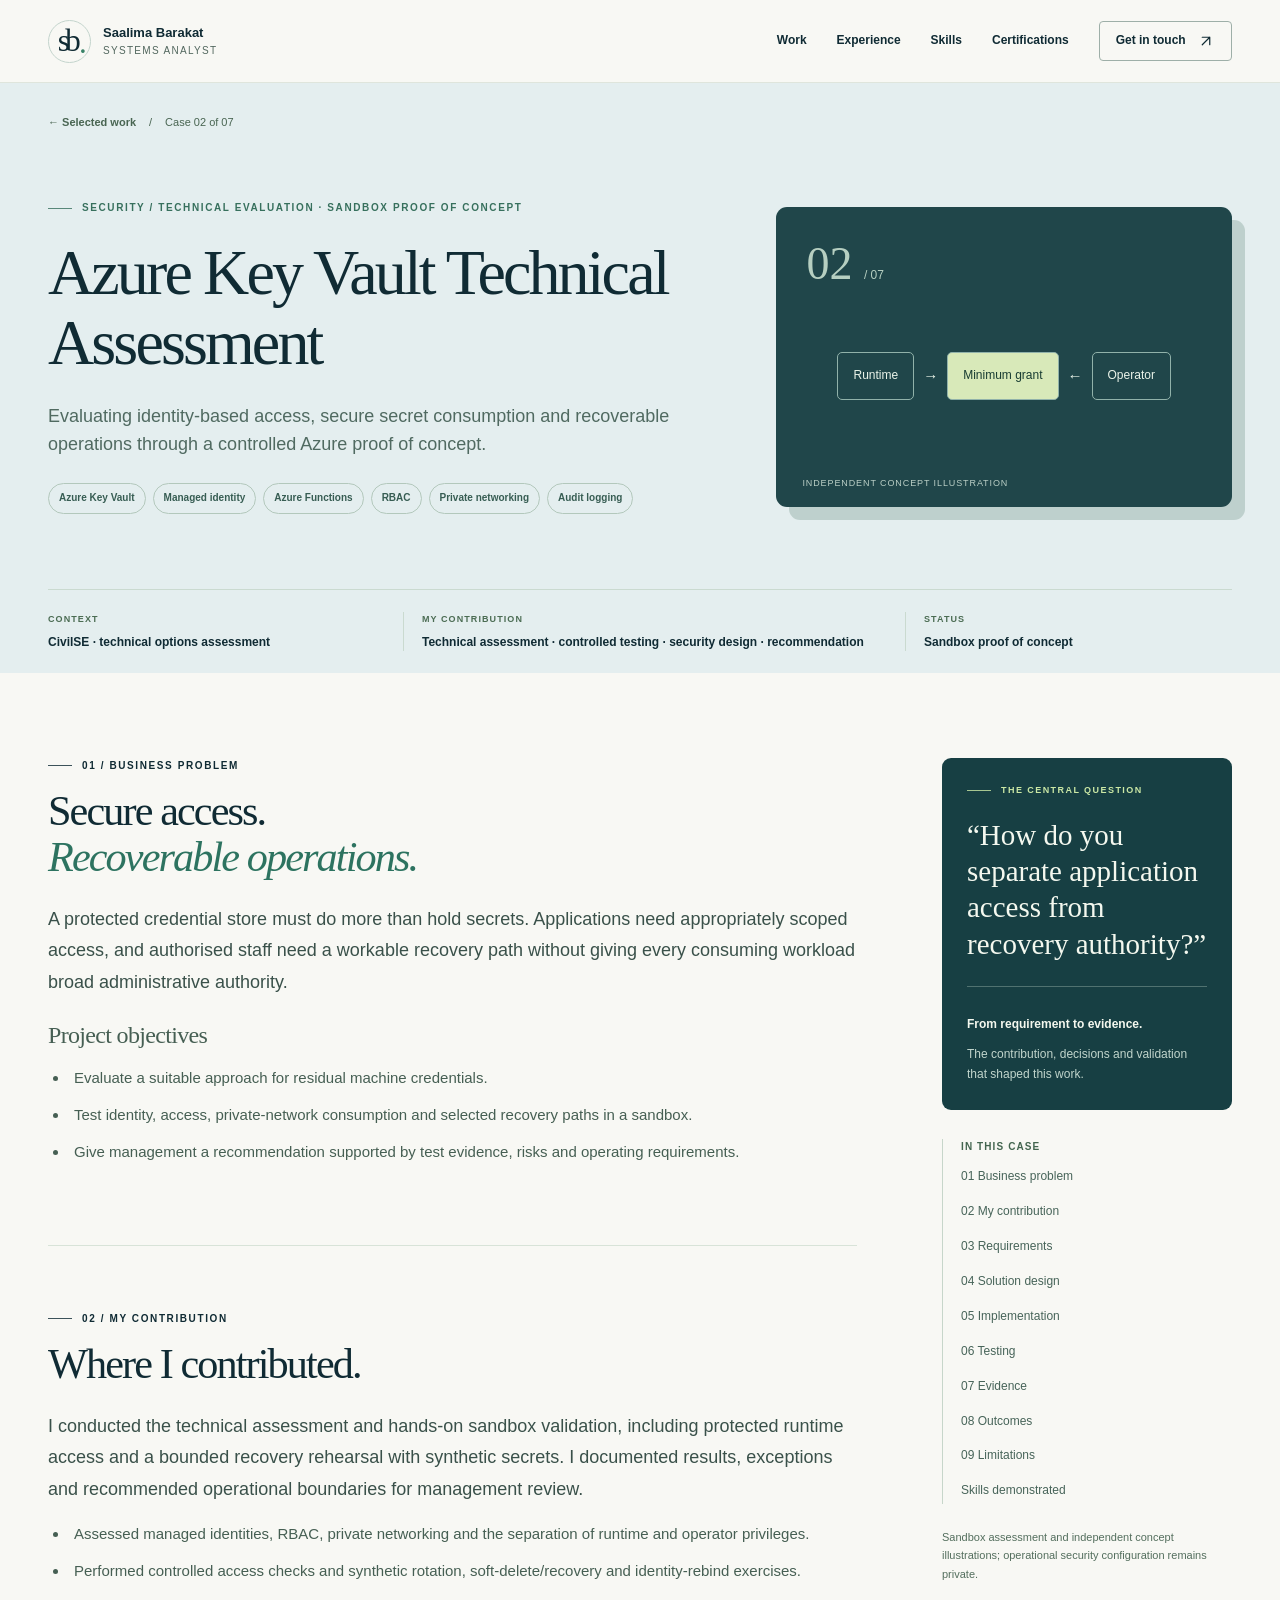
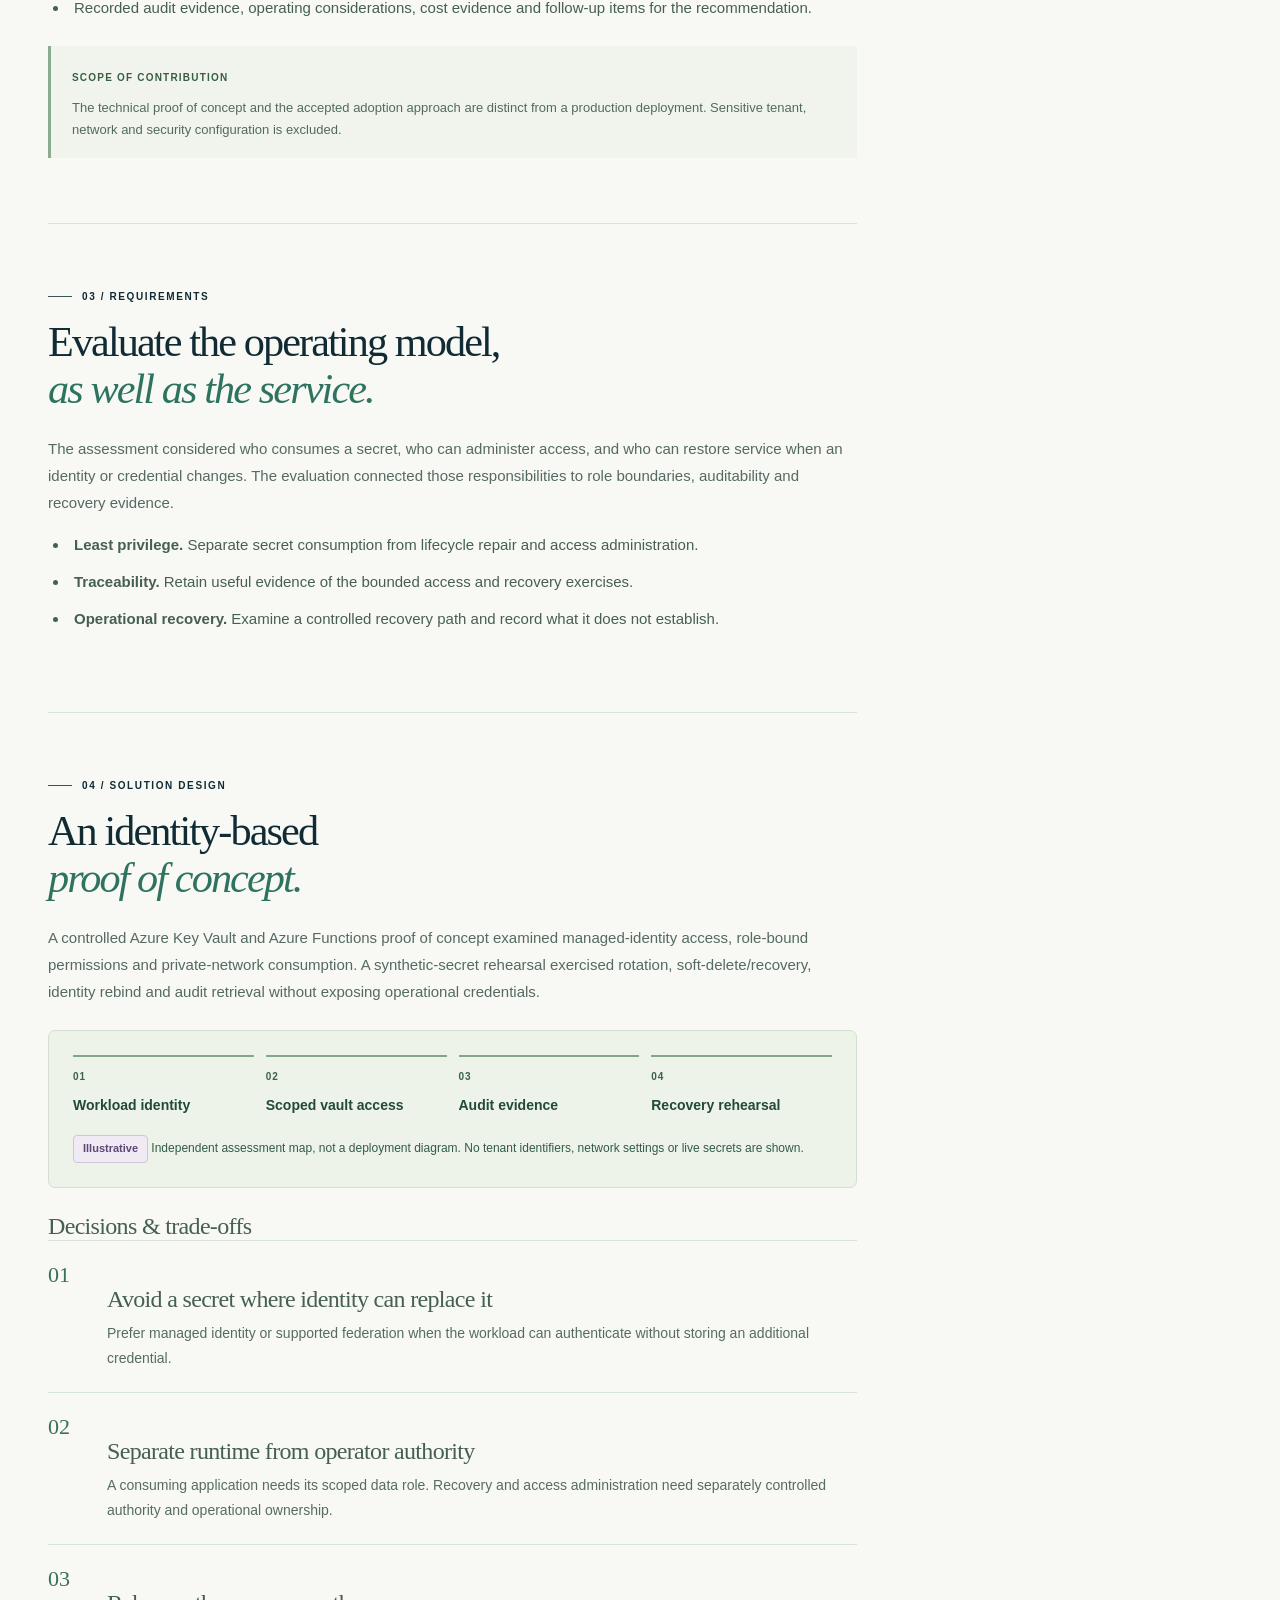
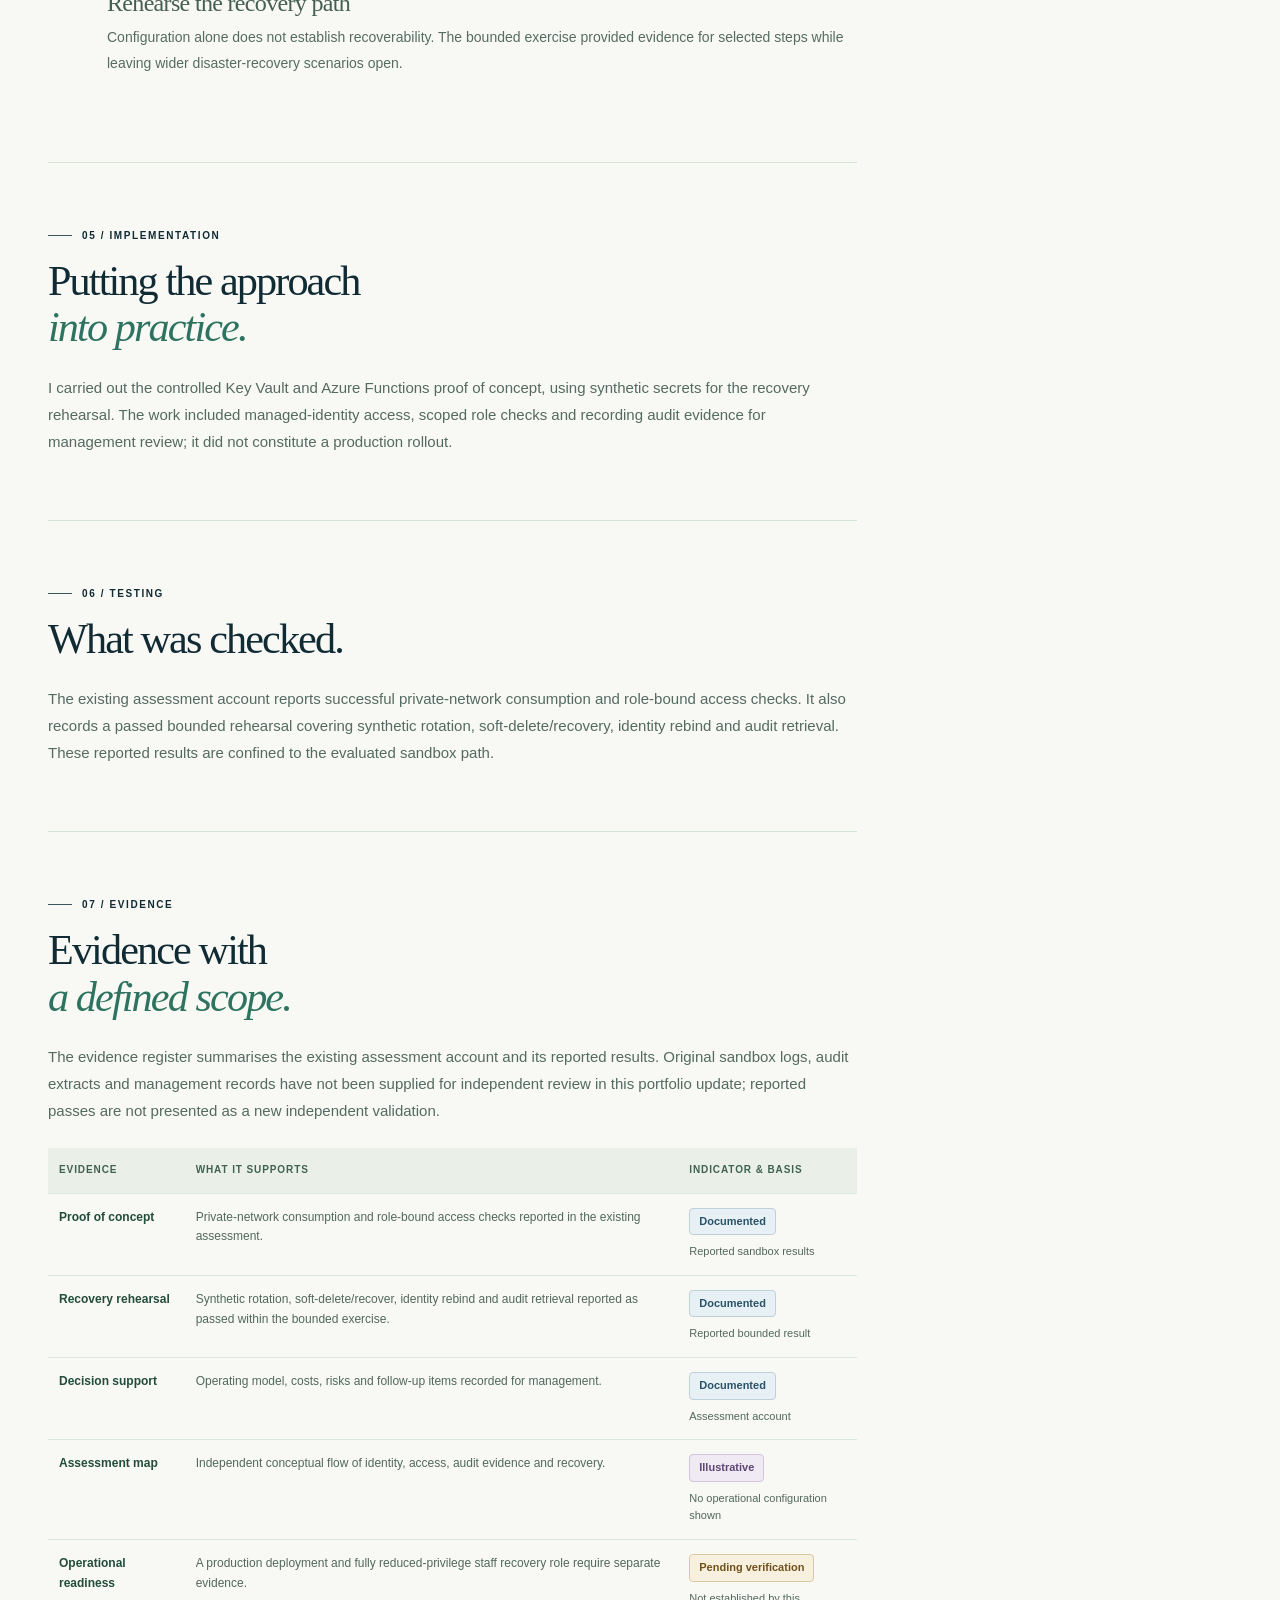
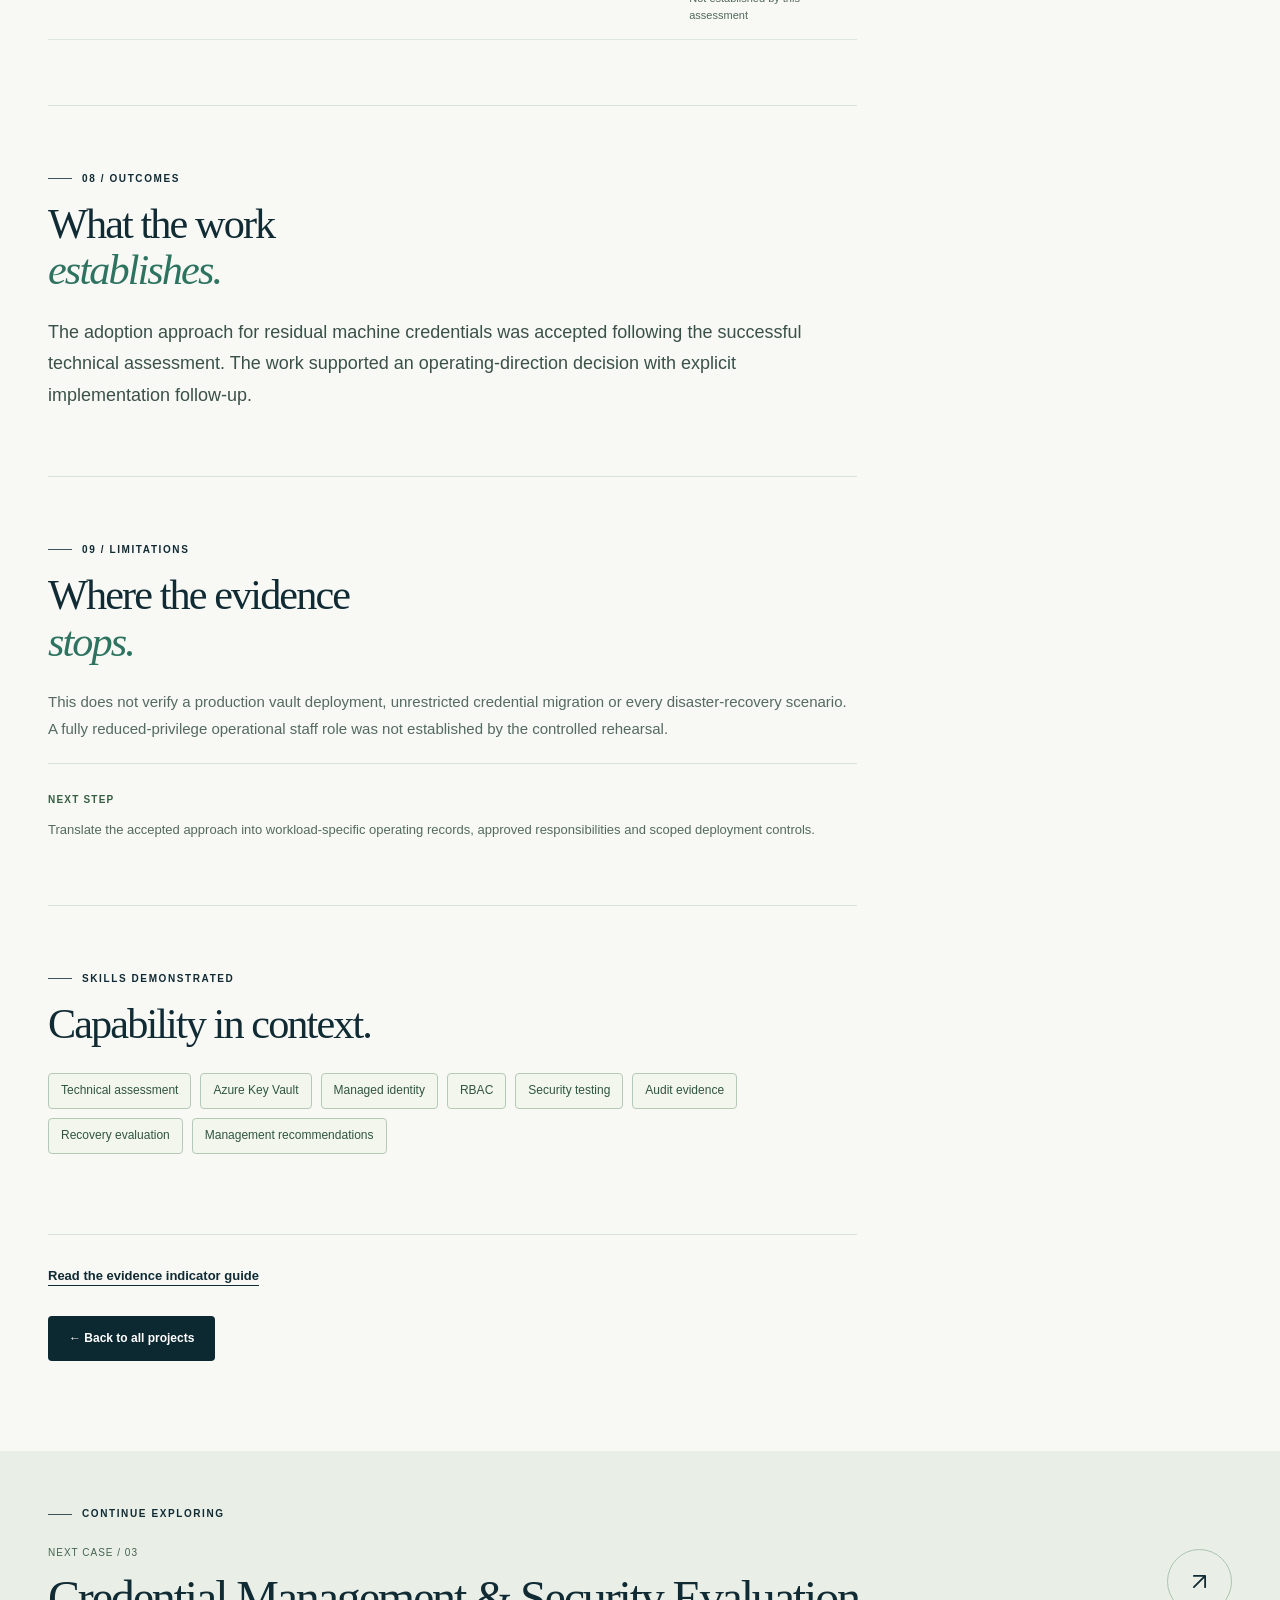
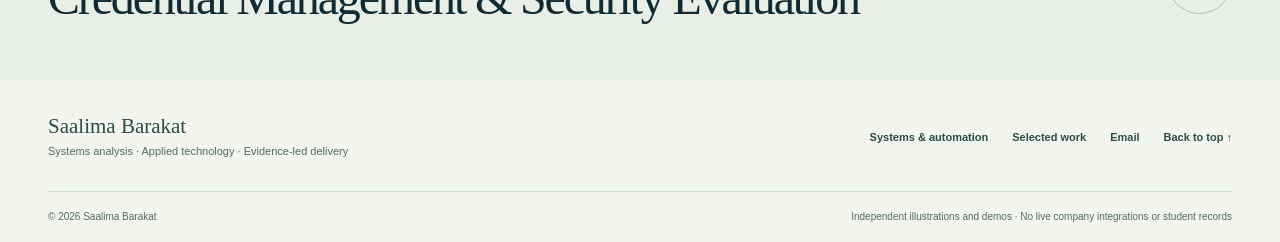
==== commit 9f29cb99: "Add CivilSE application and automation case studies" ====
--- a/work/azure-key-vault.html
+++ b/work/azure-key-vault.html
@@ -134,7 +134,7 @@
           <div class="container">
             <div class="crumb">
               <a href="../index.html#work">← Selected work</a><span>/</span
-              ><span>Case 02 of 04</span>
+              ><span>Case 02 of 07</span>
             </div>
             <div class="case-hero-grid">
               <div>
@@ -158,7 +158,7 @@
                 role="img"
                 aria-label="Concept illustration: runtime and operator authority are separated around a minimum access grant."
               >
-                <div class="case-visual-index">02 <span>/ 04</span></div>
+                <div class="case-visual-index">02 <span>/ 07</span></div>
                 <div class="big-art-network">
                   <span>Runtime</span><b>→</b><span>Minimum grant</span><b>←</b
                   ><span>Operator</span>
@@ -191,23 +191,23 @@
           <details>
             <summary>Explore this case study</summary>
             <nav aria-label="Case study sections">
-              <a href="#challenge">01 Problem &amp; objectives</a>
+              <a href="#challenge">01 Business problem</a>
               <a href="#role">02 My contribution</a>
               <a href="#approach">03 Requirements</a>
-              <a href="#solution">04 Technical approach</a>
-              <a href="#decision">05 Decisions</a>
-              <a href="#evidence">06 Testing &amp; evidence</a>
-              <a href="#outcome">07 Outcomes &amp; limits</a>
-              <a href="#skills">08 Skills demonstrated</a>
+              <a href="#solution">04 Solution design</a>
+              <a href="#implementation">05 Implementation</a>
+              <a href="#testing">06 Testing</a>
+              <a href="#evidence">07 Evidence</a>
+              <a href="#outcome">08 Outcomes</a>
+              <a href="#limitations">09 Limitations</a>
+              <a href="#skills">Skills demonstrated</a>
             </nav>
           </details>
         </div>
         <div class="container case-content-grid">
           <div class="case-story">
             <section class="case-block" id="challenge">
-              <span class="section-kicker"
-                >01 / BUSINESS PROBLEM &amp; OBJECTIVES</span
-              >
+              <span class="section-kicker">01 / BUSINESS PROBLEM</span>
               <h2>Secure access.<br /><em>Recoverable operations.</em></h2>
               <p class="big-prose">
                 A protected credential store must do more than hold secrets.
@@ -267,9 +267,7 @@
               </div>
             </section>
             <section class="case-block" id="approach">
-              <span class="section-kicker"
-                >03 / REQUIREMENTS &amp; ANALYSIS</span
-              >
+              <span class="section-kicker">03 / REQUIREMENTS</span>
               <h2>
                 Evaluate the operating model,<br /><em
                   >as well as the service.</em
@@ -298,7 +296,7 @@
               </ul>
             </section>
             <section class="case-block" id="solution">
-              <span class="section-kicker">04 / TECHNICAL APPROACH</span>
+              <span class="section-kicker">04 / SOLUTION DESIGN</span>
               <h2>An identity-based<br /><em>proof of concept.</em></h2>
               <p>
                 A controlled Azure Key Vault and Azure Functions proof of
@@ -315,62 +313,86 @@
                   <li><span>04</span><strong>Recovery rehearsal</strong></li>
                 </ol>
                 <figcaption>
+                  <span class="evidence-badge evidence-illustrative"
+                    >Illustrative</span
+                  >
                   Independent assessment map, not a deployment diagram. No
                   tenant identifiers, network settings or live secrets are
                   shown.
                 </figcaption>
               </figure>
-            </section>
-            <section class="case-block" id="decision">
-              <span class="section-kicker"
-                >05 / DECISIONS &amp; TRADE-OFFS</span
-              >
-              <h2>Decisions that mattered.</h2>
-              <div class="decision-list">
-                <div class="decision">
-                  <span>01</span>
-                  <div>
-                    <h3>Avoid a secret where identity can replace it</h3>
-                    <p>
-                      Prefer managed identity or supported federation when the
-                      workload can authenticate without storing an additional
-                      credential.
-                    </p>
+              <div id="decision" class="case-objectives">
+                <h3>Decisions &amp; trade-offs</h3>
+                <div class="decision-list">
+                  <div class="decision">
+                    <span>01</span>
+                    <div>
+                      <h3>Avoid a secret where identity can replace it</h3>
+                      <p>
+                        Prefer managed identity or supported federation when the
+                        workload can authenticate without storing an additional
+                        credential.
+                      </p>
+                    </div>
+                  </div>
+                  <div class="decision">
+                    <span>02</span>
+                    <div>
+                      <h3>Separate runtime from operator authority</h3>
+                      <p>
+                        A consuming application needs its scoped data role.
+                        Recovery and access administration need separately
+                        controlled authority and operational ownership.
+                      </p>
+                    </div>
+                  </div>
+                  <div class="decision">
+                    <span>03</span>
+                    <div>
+                      <h3>Rehearse the recovery path</h3>
+                      <p>
+                        Configuration alone does not establish recoverability.
+                        The bounded exercise provided evidence for selected
+                        steps while leaving wider disaster-recovery scenarios
+                        open.
+                      </p>
+                    </div>
                   </div>
                 </div>
-                <div class="decision">
-                  <span>02</span>
-                  <div>
-                    <h3>Separate runtime from operator authority</h3>
-                    <p>
-                      A consuming application needs its scoped data role.
-                      Recovery and access administration need separately
-                      controlled authority and operational ownership.
-                    </p>
-                  </div>
-                </div>
-                <div class="decision">
-                  <span>03</span>
-                  <div>
-                    <h3>Rehearse the recovery path</h3>
-                    <p>
-                      Configuration alone does not establish recoverability. The
-                      bounded exercise provided evidence for selected steps
-                      while leaving wider disaster-recovery scenarios open.
-                    </p>
-                  </div>
-                </div>
-              </div>
+              </div>
+            </section>
+            <section class="case-block" id="implementation">
+              <span class="section-kicker">05 / IMPLEMENTATION</span>
+              <h2>Putting the approach<br /><em>into practice.</em></h2>
+              <p>
+                I carried out the controlled Key Vault and Azure Functions proof
+                of concept, using synthetic secrets for the recovery rehearsal.
+                The work included managed-identity access, scoped role checks
+                and recording audit evidence for management review; it did not
+                constitute a production rollout.
+              </p>
+            </section>
+            <section class="case-block" id="testing">
+              <span class="section-kicker">06 / TESTING</span>
+              <h2>What was checked.</h2>
+              <p>
+                The existing assessment account reports successful
+                private-network consumption and role-bound access checks. It
+                also records a passed bounded rehearsal covering synthetic
+                rotation, soft-delete/recovery, identity rebind and audit
+                retrieval. These reported results are confined to the evaluated
+                sandbox path.
+              </p>
             </section>
             <section class="case-block" id="evidence">
-              <span class="section-kicker">06 / TESTING &amp; VALIDATION</span>
+              <span class="section-kicker">07 / EVIDENCE</span>
               <h2>Evidence with<br /><em>a defined scope.</em></h2>
               <p>
-                The recorded proof of concept demonstrated private-network
-                consumption and role-bound access checks. The bounded rehearsal
-                passed for the synthetic rotation, soft-delete/recover,
-                identity-rebind and audit-retrieval path; it did not validate
-                every recovery scenario.
+                The evidence register summarises the existing assessment account
+                and its reported results. Original sandbox logs, audit extracts
+                and management records have not been supplied for independent
+                review in this portfolio update; reported passes are not
+                presented as a new independent validation.
               </p>
               <div
                 class="evidence-table-wrap"
@@ -380,45 +402,80 @@
               >
                 <table class="evidence-table">
                   <caption class="visually-hidden">
-                    Azure Key Vault Technical Assessment: reported evidence and
-                    its limits
+                    Evidence, status and supporting basis for this case study
                   </caption>
                   <thead>
                     <tr>
                       <th scope="col">Evidence</th>
                       <th scope="col">What it supports</th>
-                      <th scope="col">Scope</th>
+                      <th scope="col">Indicator &amp; basis</th>
                     </tr>
                   </thead>
                   <tbody>
                     <tr>
                       <th scope="row">Proof of concept</th>
                       <td>
-                        Private-network consumption and role-bound access
-                        checks.
-                      </td>
-                      <td>
-                        <span class="evidence-state">Sandbox-tested</span>
+                        Private-network consumption and role-bound access checks
+                        reported in the existing assessment.
+                      </td>
+                      <td>
+                        <span class="evidence-badge evidence-documented"
+                          >Documented</span
+                        >
+                        <p>Reported sandbox results</p>
                       </td>
                     </tr>
                     <tr>
                       <th scope="row">Recovery rehearsal</th>
                       <td>
                         Synthetic rotation, soft-delete/recover, identity rebind
-                        and audit retrieval.
-                      </td>
-                      <td>
-                        <span class="evidence-state">Bounded test passed</span>
+                        and audit retrieval reported as passed within the
+                        bounded exercise.
+                      </td>
+                      <td>
+                        <span class="evidence-badge evidence-documented"
+                          >Documented</span
+                        >
+                        <p>Reported bounded result</p>
                       </td>
                     </tr>
                     <tr>
                       <th scope="row">Decision support</th>
                       <td>
-                        Operating model, cost evidence, risks and follow-up
-                        items documented for management.
-                      </td>
-                      <td>
-                        <span class="evidence-state">Assessment recorded</span>
+                        Operating model, costs, risks and follow-up items
+                        recorded for management.
+                      </td>
+                      <td>
+                        <span class="evidence-badge evidence-documented"
+                          >Documented</span
+                        >
+                        <p>Assessment account</p>
+                      </td>
+                    </tr>
+                    <tr>
+                      <th scope="row">Assessment map</th>
+                      <td>
+                        Independent conceptual flow of identity, access, audit
+                        evidence and recovery.
+                      </td>
+                      <td>
+                        <span class="evidence-badge evidence-illustrative"
+                          >Illustrative</span
+                        >
+                        <p>No operational configuration shown</p>
+                      </td>
+                    </tr>
+                    <tr>
+                      <th scope="row">Operational readiness</th>
+                      <td>
+                        A production deployment and fully reduced-privilege
+                        staff recovery role require separate evidence.
+                      </td>
+                      <td>
+                        <span class="evidence-badge evidence-pending"
+                          >Pending verification</span
+                        >
+                        <p>Not established by this assessment</p>
                       </td>
                     </tr>
                   </tbody>
@@ -426,30 +483,24 @@
               </div>
             </section>
             <section class="case-block" id="outcome">
-              <span class="section-kicker"
-                >07 / OUTCOMES &amp; LIMITATIONS</span
-              >
+              <span class="section-kicker">08 / OUTCOMES</span>
               <h2>What the work<br /><em>establishes.</em></h2>
-              <div class="outcome-grid">
-                <div>
-                  <span>REPORTED OUTCOME</span>
-                  <p>
-                    The adoption approach for residual machine credentials was
-                    accepted following the successful technical assessment. The
-                    work supported an operating-direction decision with explicit
-                    implementation follow-up.
-                  </p>
-                </div>
-                <div>
-                  <span>REMAINING LIMITATIONS</span>
-                  <p>
-                    This does not verify a production vault deployment,
-                    unrestricted credential migration or every disaster-recovery
-                    scenario. A fully reduced-privilege operational staff role
-                    was not established by the controlled rehearsal.
-                  </p>
-                </div>
-              </div>
+              <p class="big-prose">
+                The adoption approach for residual machine credentials was
+                accepted following the successful technical assessment. The work
+                supported an operating-direction decision with explicit
+                implementation follow-up.
+              </p>
+            </section>
+            <section class="case-block" id="limitations">
+              <span class="section-kicker">09 / LIMITATIONS</span>
+              <h2>Where the evidence<br /><em>stops.</em></h2>
+              <p>
+                This does not verify a production vault deployment, unrestricted
+                credential migration or every disaster-recovery scenario. A
+                fully reduced-privilege operational staff role was not
+                established by the controlled rehearsal.
+              </p>
               <div class="next-step">
                 <span>NEXT STEP</span>
                 <p>
@@ -460,7 +511,7 @@
               </div>
             </section>
             <section class="case-block" id="skills">
-              <span class="section-kicker">08 / SKILLS DEMONSTRATED</span>
+              <span class="section-kicker">SKILLS DEMONSTRATED</span>
               <h2>Capability in context.</h2>
               <ul class="case-skills">
                 <li>Technical assessment</li>
@@ -473,6 +524,11 @@
                 <li>Management recommendations</li>
               </ul>
             </section>
+            <p class="evidence-guide-link">
+              <a class="text-link" href="../index.html#project-evidence"
+                >Read the evidence indicator guide</a
+              >
+            </p>
             <div class="case-end">
               <a class="button button-dark" href="../index.html#work"
                 >← Back to all projects</a
@@ -495,14 +551,16 @@
             </div>
             <nav class="sidebar-toc" aria-label="Case study sections">
               <span>IN THIS CASE</span>
-              <a href="#challenge">01 Problem &amp; objectives</a>
+              <a href="#challenge">01 Business problem</a>
               <a href="#role">02 My contribution</a>
               <a href="#approach">03 Requirements</a>
-              <a href="#solution">04 Technical approach</a>
-              <a href="#decision">05 Decisions</a>
-              <a href="#evidence">06 Testing &amp; evidence</a>
-              <a href="#outcome">07 Outcomes &amp; limits</a>
-              <a href="#skills">08 Skills demonstrated</a>
+              <a href="#solution">04 Solution design</a>
+              <a href="#implementation">05 Implementation</a>
+              <a href="#testing">06 Testing</a>
+              <a href="#evidence">07 Evidence</a>
+              <a href="#outcome">08 Outcomes</a>
+              <a href="#limitations">09 Limitations</a>
+              <a href="#skills">Skills demonstrated</a>
             </nav>
             <p class="sidebar-disclosure">
               Sandbox assessment and independent concept illustrations;
@@ -544,7 +602,8 @@
           >
         </div>
         <div class="foot-right">
-          <a href="../index.html#work">Selected work</a
+          <a href="../index.html#more-projects">Systems &amp; automation</a
+          ><a href="../index.html#work">Selected work</a
           ><a
             href="mailto:0719saalima@gmail.com?subject=Systems%20Analyst%20opportunity"
             >Email</a
--- a/assets/style.css
+++ b/assets/style.css
@@ -2831,3 +2831,286 @@
   width: 27px;
   height: 27px;
 }
+
+/* Additional CivilSE work shares the existing palette and static card pattern. */
+.project-section-nav {
+  display: flex;
+  flex-wrap: wrap;
+  gap: 12px 24px;
+  margin-bottom: 24px;
+  padding-bottom: 20px;
+  border-bottom: 1px solid var(--line);
+}
+.project-section-nav a {
+  font-size: 13px;
+  font-weight: 700;
+  text-underline-offset: 5px;
+  padding-block: 7px;
+}
+.project-section-nav span {
+  font-size: 11px;
+  margin-left: 6px;
+  color: #516b5c;
+}
+.more-projects-section {
+  background: #f1f4ed;
+  border-top: 1px solid #d7e1d3;
+}
+.additional-project-grid {
+  display: grid;
+  grid-template-columns: repeat(3, minmax(0, 1fr));
+  gap: 22px;
+}
+.additional-project-card {
+  min-width: 0;
+  display: flex;
+  flex-direction: column;
+  background: #fff;
+  border: 1px solid #cbd9ca;
+  border-radius: 10px;
+  overflow: hidden;
+}
+.additional-card-heading {
+  display: flex;
+  gap: 18px;
+  align-items: center;
+  padding: 22px 24px 15px;
+  background: #e1ece4;
+}
+.project-number {
+  font:
+    23px Georgia,
+    serif;
+  white-space: nowrap;
+  color: #305b45;
+}
+.additional-category {
+  font-size: 9px;
+  letter-spacing: 0.08em;
+  font-weight: 750;
+  line-height: 1.6;
+  color: #3e5e4d;
+}
+.additional-card-visual {
+  display: flex;
+  align-items: center;
+  gap: 9px;
+  padding: 14px 24px 26px;
+  background: #e1ece4;
+}
+.additional-card-visual span {
+  font-size: 11px;
+  font-weight: 650;
+  padding: 8px 10px;
+  border: 1px solid #9fb9a5;
+  border-radius: 4px;
+  color: #2b513d;
+  background: #f6faf3;
+}
+.additional-card-visual i {
+  font-style: normal;
+  color: #41684e;
+}
+.additional-project-card:nth-child(2) .additional-card-heading,
+.archive-visual {
+  background: #e7e9ef;
+}
+.additional-project-card:nth-child(3) .additional-card-heading,
+.booking-visual {
+  background: #efece2;
+}
+.additional-card-body {
+  padding: 25px 24px 0;
+  display: flex;
+  flex-direction: column;
+  flex: 1;
+}
+.additional-card-body h3 {
+  font:
+    29px/1.18 Georgia,
+    serif;
+  margin-bottom: 17px;
+  letter-spacing: -0.025em;
+}
+.additional-card-body > p {
+  font-size: 14px;
+  line-height: 1.75;
+  color: #50675a;
+}
+.additional-card-body .additional-evidence {
+  font-size: 12px;
+  margin-top: 18px;
+  line-height: 1.8;
+  color: #4b6053;
+}
+.additional-evidence .evidence-badge {
+  display: table;
+  margin-bottom: 6px;
+}
+.technology-tags {
+  display: flex;
+  flex-wrap: wrap;
+  list-style: none;
+  gap: 7px;
+  padding: 0;
+  margin: 20px 0 24px;
+}
+.technology-tags li {
+  font-size: 11px;
+  color: #305d45;
+  border-bottom: 1px solid #c6d6c6;
+  padding: 3px 0;
+  margin-right: 7px;
+}
+.additional-card-body .project-link {
+  gap: 8px;
+  font-size: 12px;
+  margin-top: auto;
+}
+.additional-project-card:focus-within {
+  outline: 2px solid #628876;
+  outline-offset: 2px;
+}
+.evidence-badge {
+  display: inline-block;
+  font-size: 11px;
+  font-weight: 700;
+  line-height: 1.6;
+  padding: 4px 9px;
+  border: 1px solid transparent;
+  border-radius: 4px;
+  letter-spacing: 0;
+  text-transform: none;
+  white-space: normal;
+}
+.evidence-verified {
+  color: #28513a;
+  background: #e5f0df;
+  border-color: #b6ceb0;
+}
+.evidence-documented {
+  color: #295368;
+  background: #e7f0f4;
+  border-color: #bfd0d9;
+}
+.evidence-illustrative {
+  color: #5d4674;
+  background: #f0eaf4;
+  border-color: #d1c4db;
+}
+.evidence-pending {
+  color: #70511c;
+  background: #f8f0df;
+  border-color: #dbc89f;
+}
+.evidence-guide {
+  border: 1px solid #bacdb6;
+  border-radius: 6px;
+  margin-top: 30px;
+  padding: 8px 22px;
+  background: #f8faf5;
+}
+.evidence-guide summary {
+  min-height: 44px;
+  padding-block: 10px;
+  font-size: 14px;
+  font-weight: 700;
+  color: #294e39;
+}
+.evidence-guide > p {
+  font-size: 13px;
+  color: #506353;
+  margin-top: 10px;
+  max-width: 850px;
+}
+.evidence-legend {
+  display: grid;
+  grid-template-columns: repeat(2, minmax(0, 1fr));
+  gap: 22px;
+  margin: 24px 0 18px;
+}
+.evidence-legend dd {
+  margin: 9px 0 0;
+  font-size: 13px;
+  color: #4b6350;
+  line-height: 1.7;
+}
+.evidence-table .evidence-badge + p {
+  font-size: 11px;
+  margin-top: 8px;
+  min-width: 120px;
+  line-height: 1.6;
+}
+.evidence-checklist {
+  margin-block: 20px;
+  padding-left: 24px;
+}
+.evidence-checklist li {
+  padding-block: 7px;
+}
+.case-story h3[id] {
+  scroll-margin-top: 110px;
+}
+@media (max-width: 1000px) {
+  .additional-project-grid {
+    grid-template-columns: repeat(2, minmax(0, 1fr));
+  }
+}
+@media (max-width: 600px) {
+  .additional-project-grid,
+  .evidence-legend {
+    grid-template-columns: 1fr;
+  }
+  .additional-card-body h3 {
+    font-size: 28px;
+  }
+  .project-section-nav {
+    gap: 6px 18px;
+  }
+  .evidence-guide {
+    padding-inline: 17px;
+  }
+}
+@media print {
+  .additional-project-grid {
+    display: block;
+  }
+  .additional-project-card {
+    break-inside: avoid;
+    margin-bottom: 20px;
+  }
+  .additional-card-visual {
+    display: none;
+  }
+  .evidence-guide {
+    break-inside: avoid;
+  }
+}
+.evidence-guide-link {
+  margin-block: 0 28px;
+}
+.foot-right {
+  flex-wrap: wrap;
+}
+/* This small synthetic reservation illustration fits without horizontal scrolling. */
+.case-flow .evidence-table {
+  min-width: 0;
+  table-layout: fixed;
+}
+.case-flow .evidence-table tbody th {
+  min-width: 0;
+}
+.case-flow .evidence-table th,
+.case-flow .evidence-table td {
+  padding: 12px 8px;
+  overflow-wrap: anywhere;
+}
+@media (max-width: 540px) {
+  .case-flow .evidence-table th,
+  .case-flow .evidence-table td {
+    font-size: 11px;
+  }
+  .case-flow .evidence-table th {
+    letter-spacing: 0;
+  }
+}
